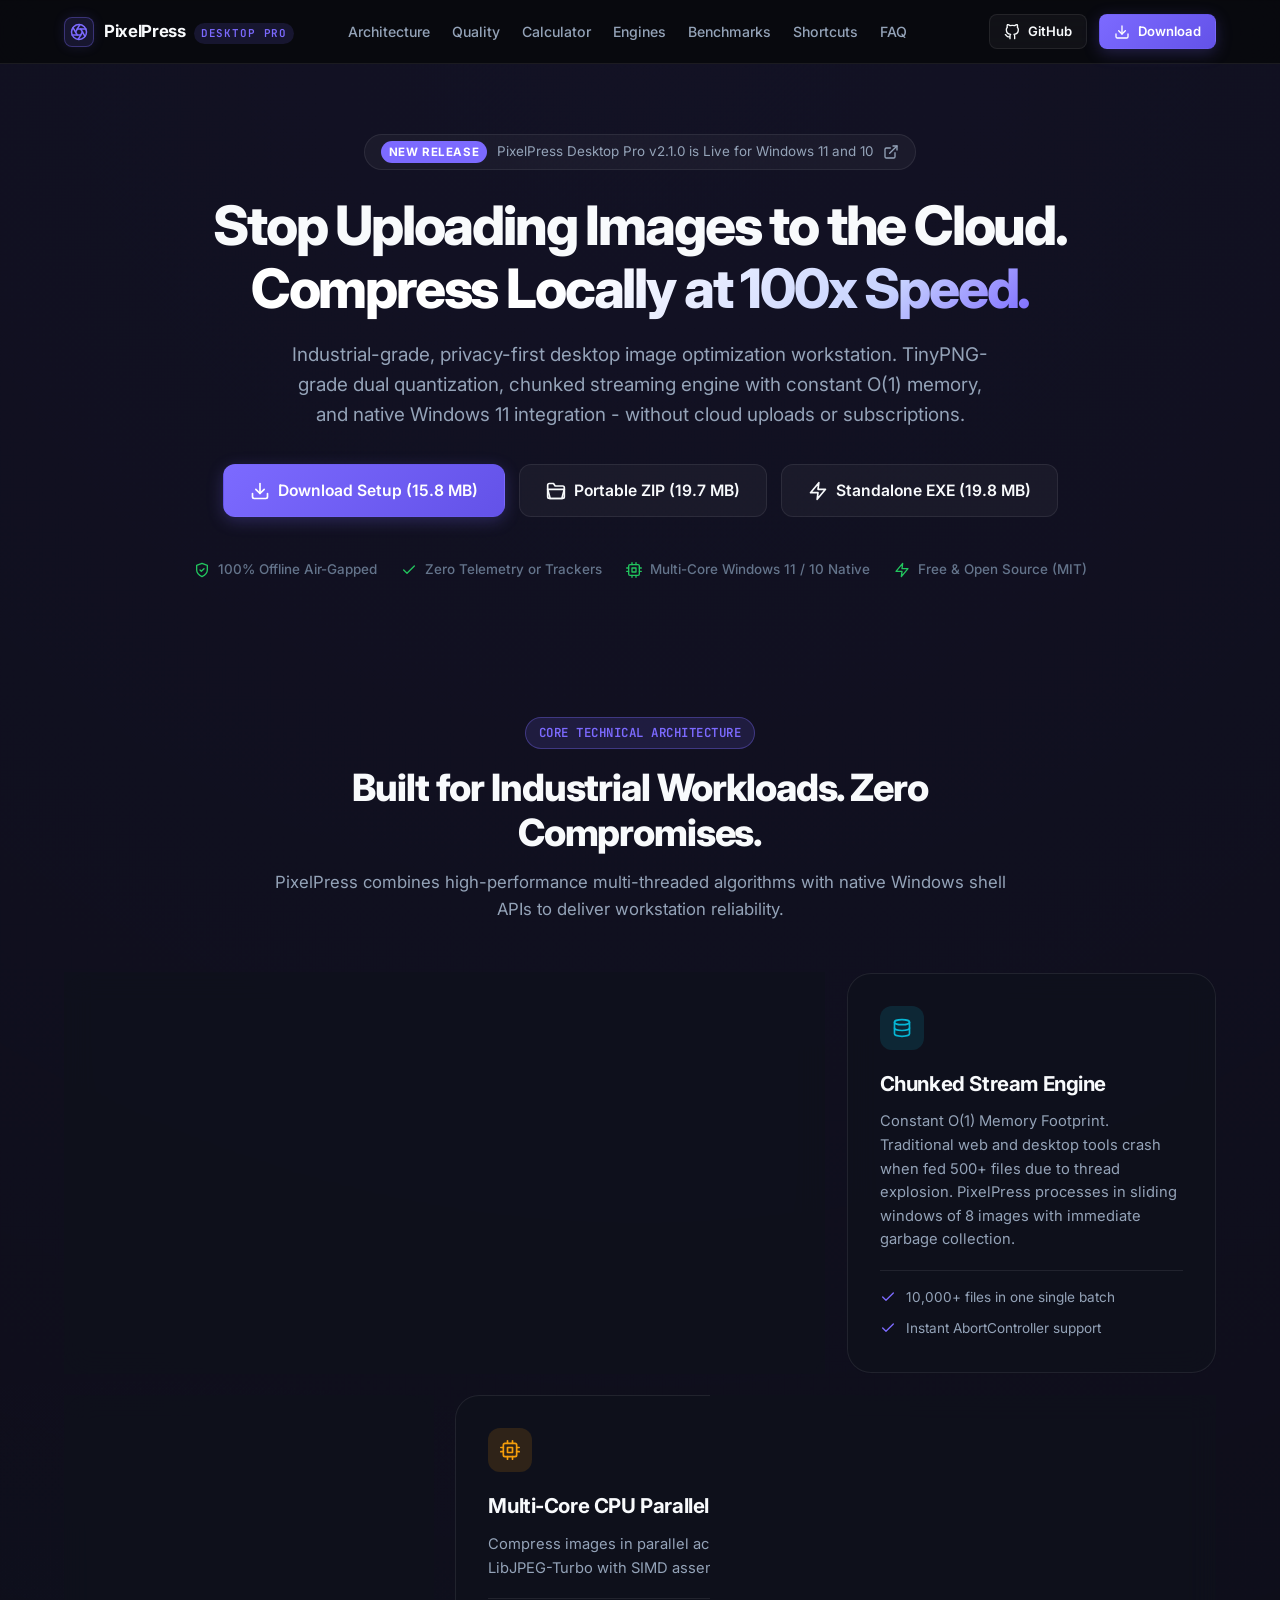
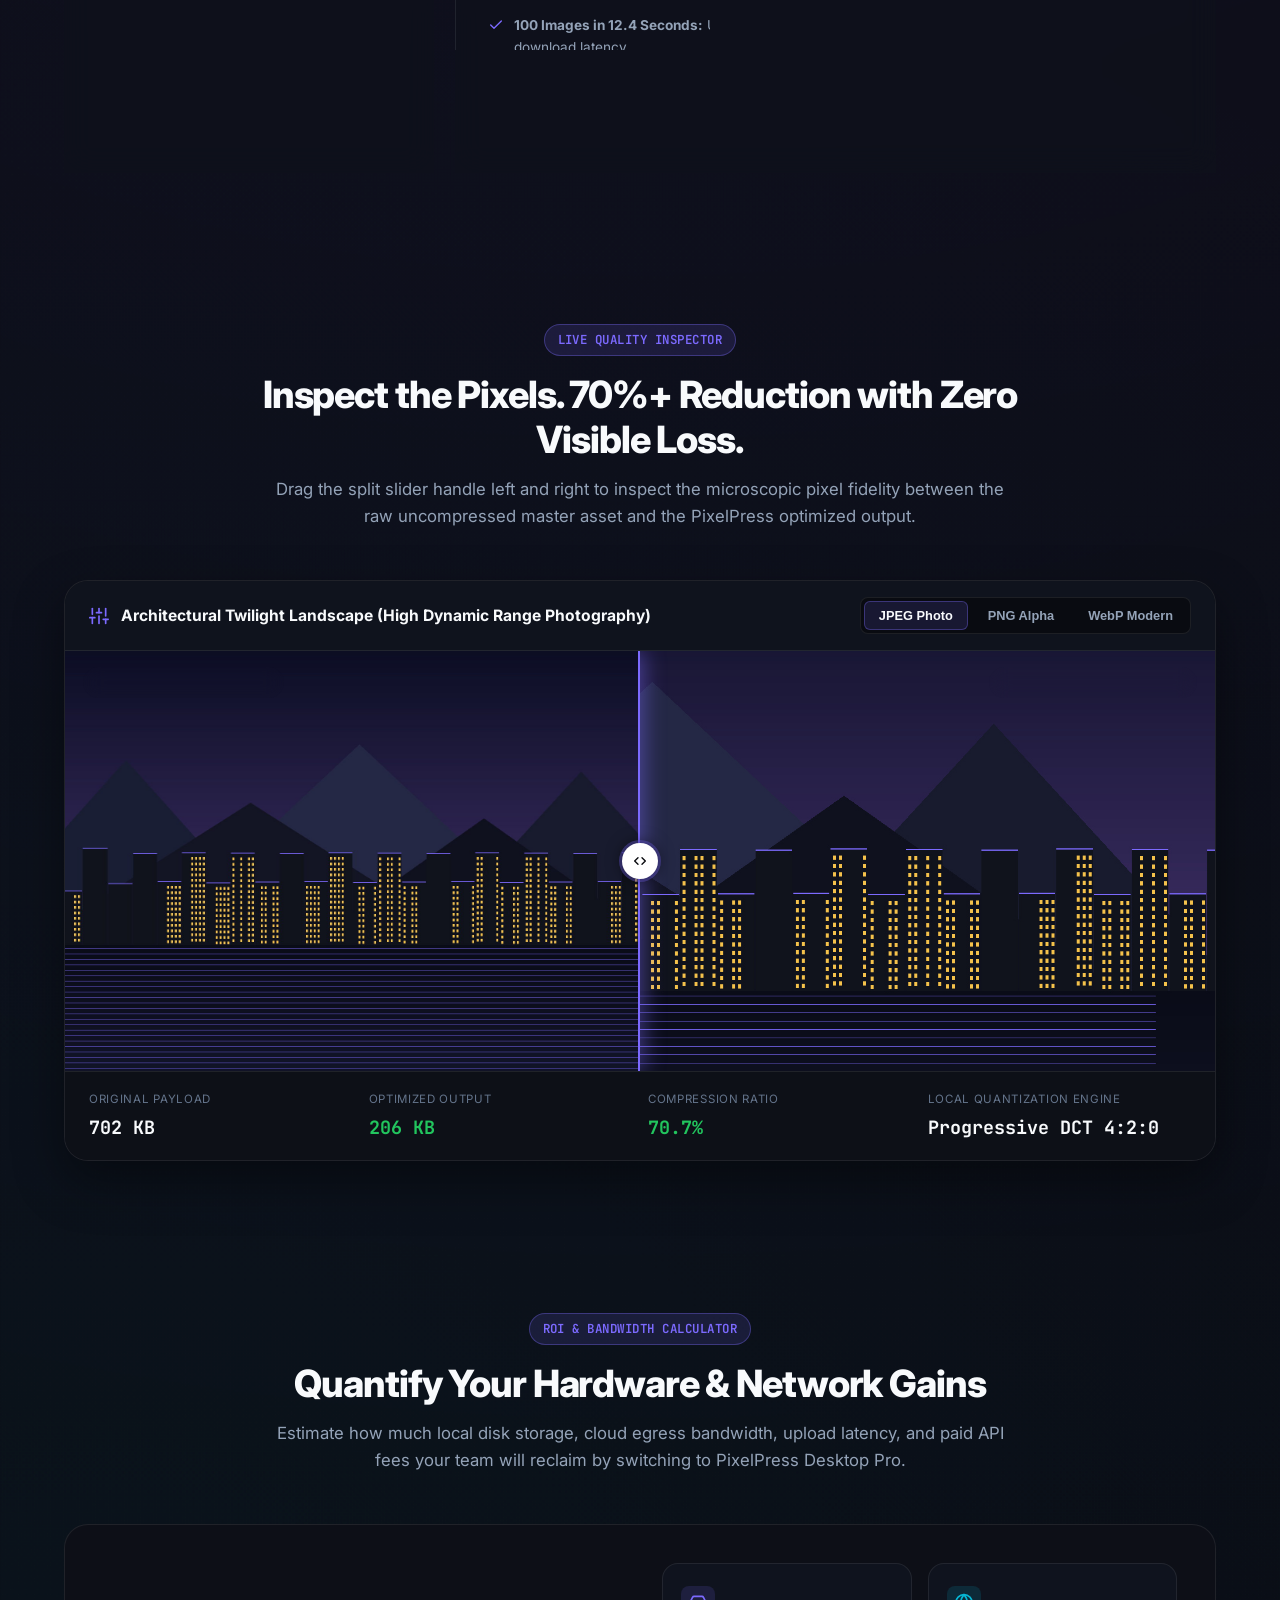
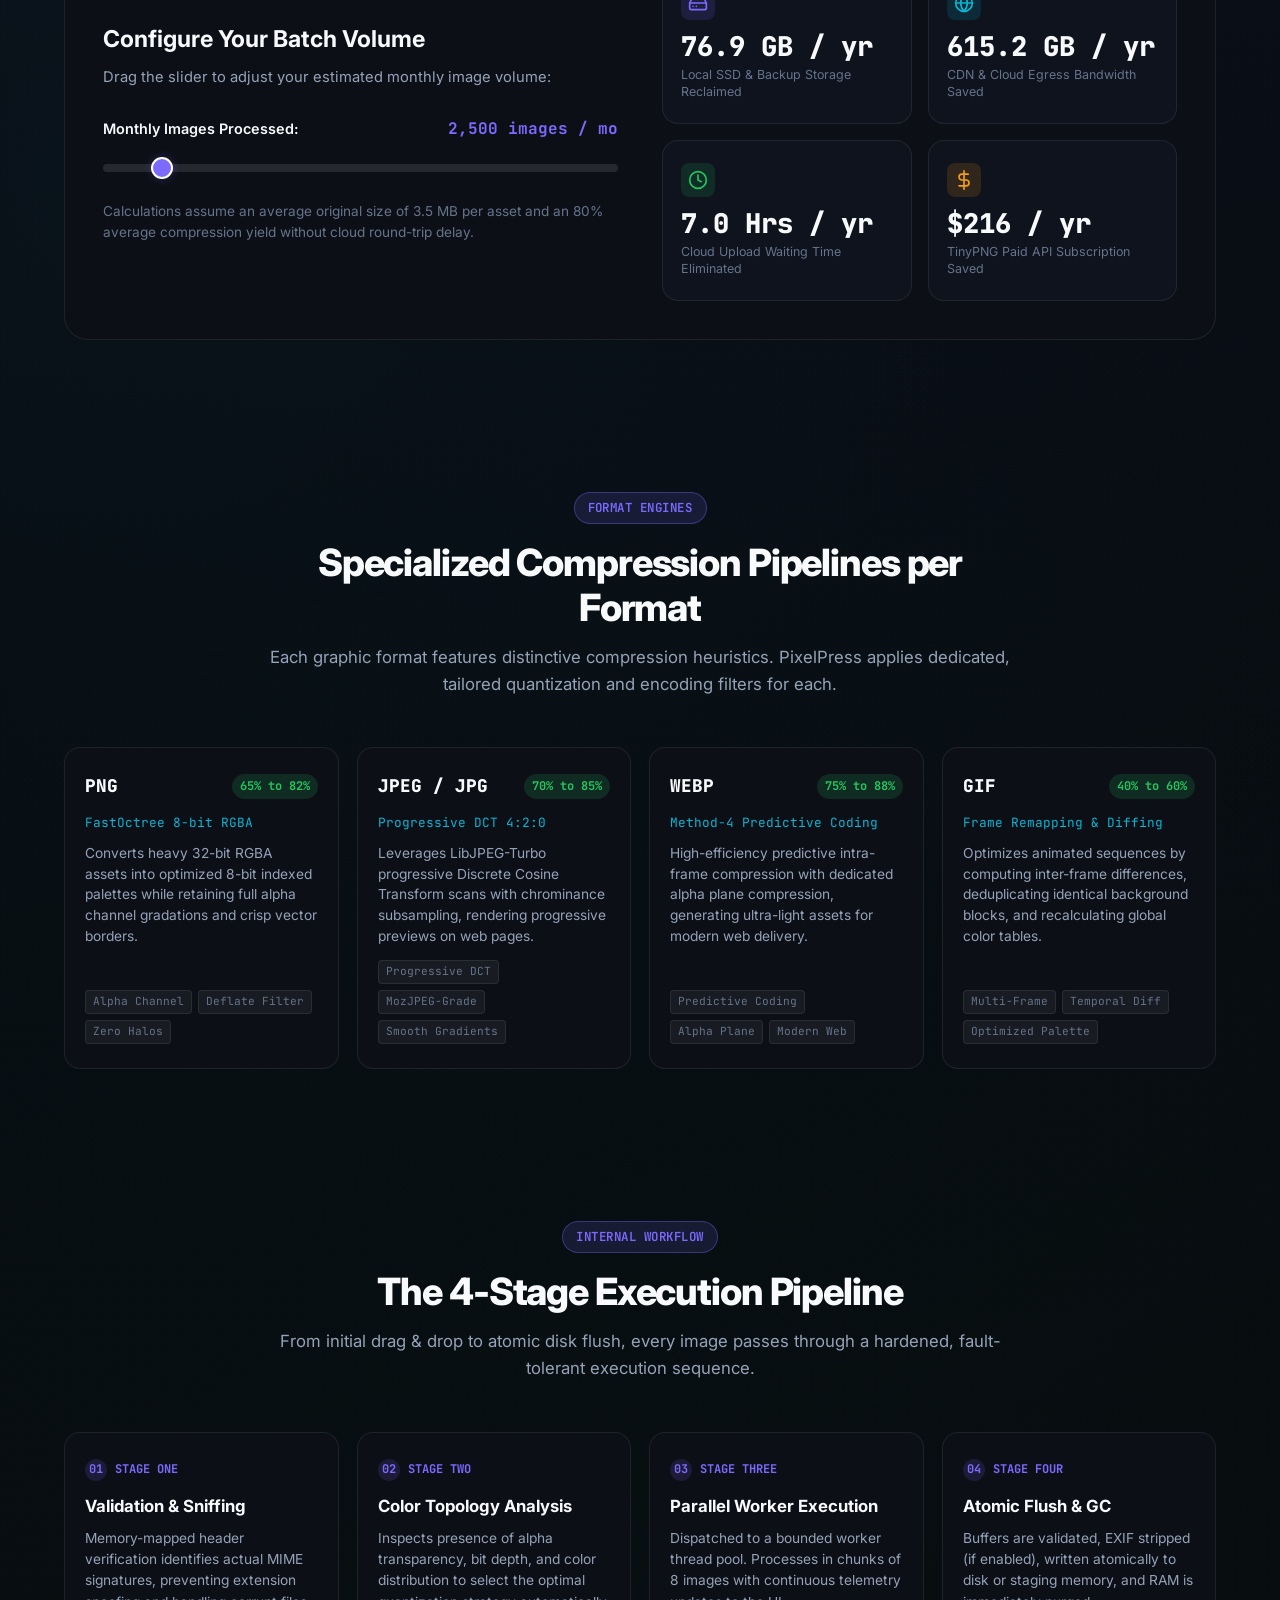
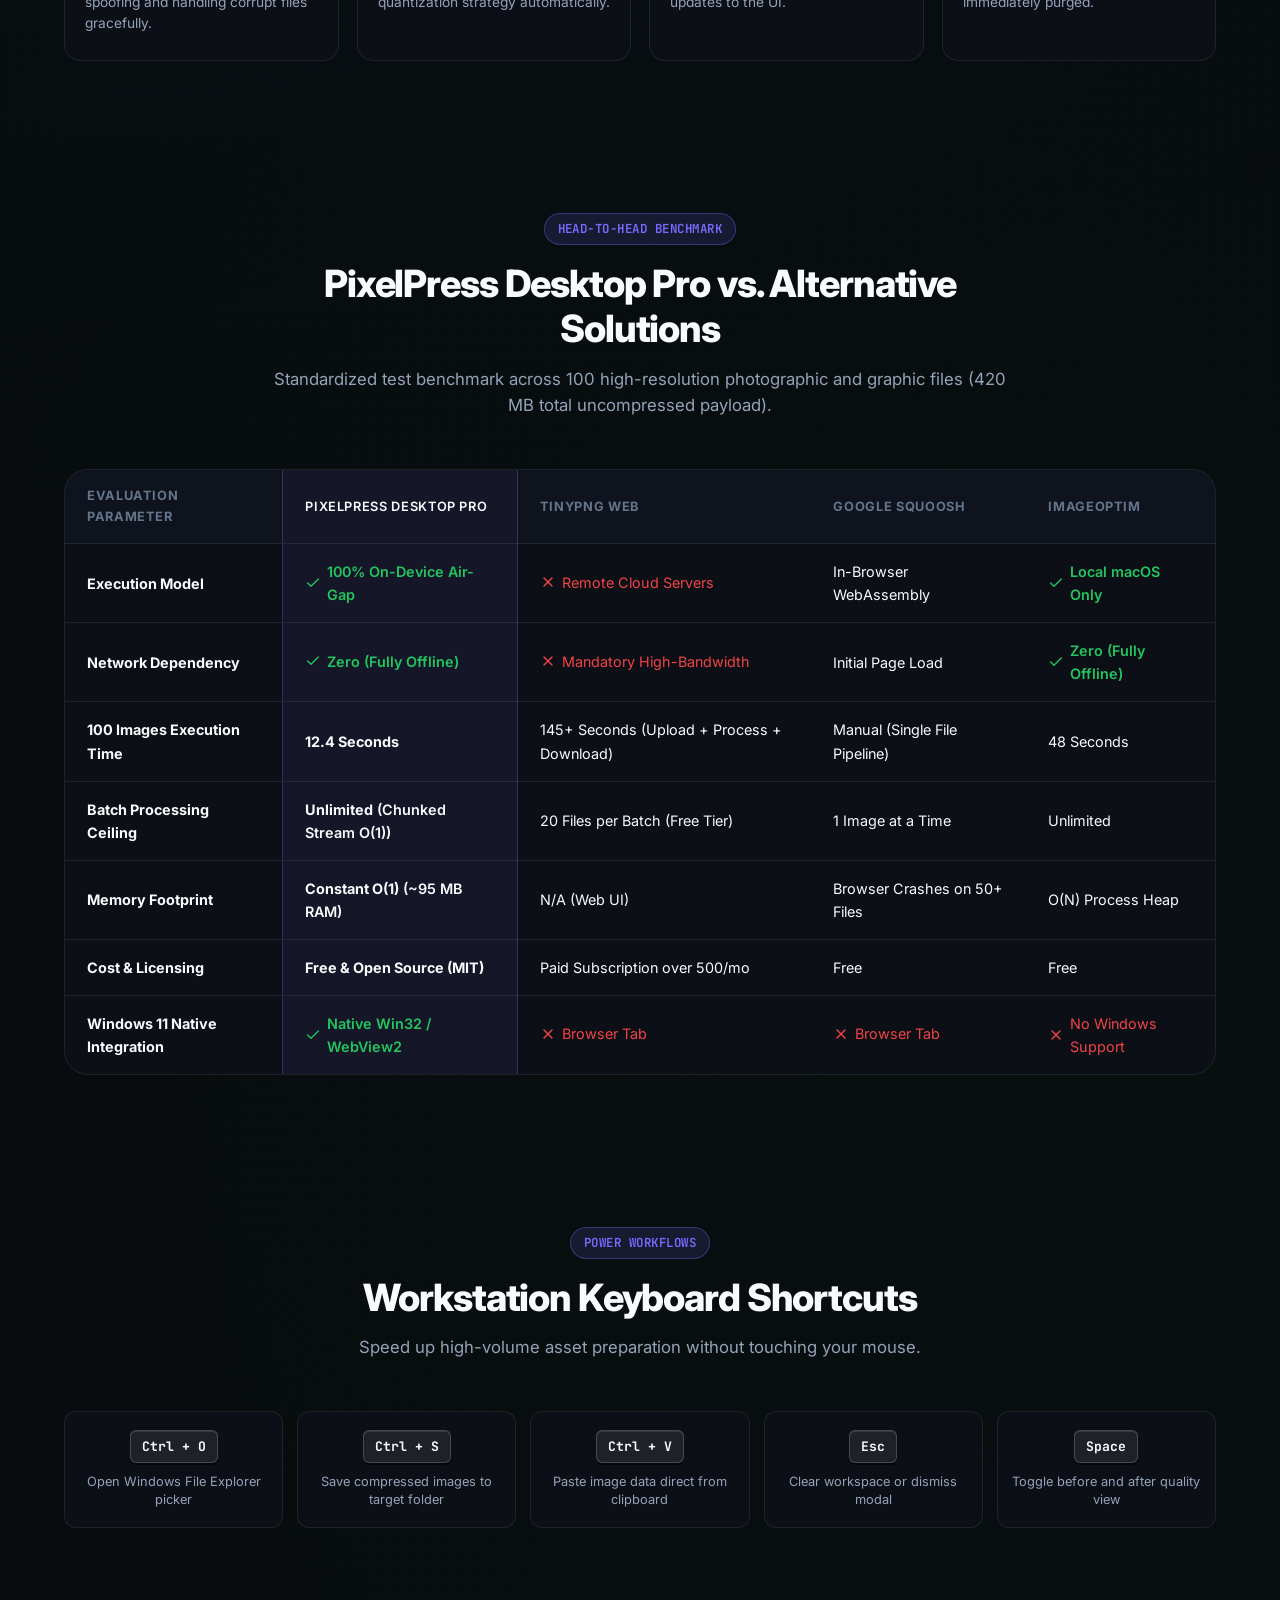
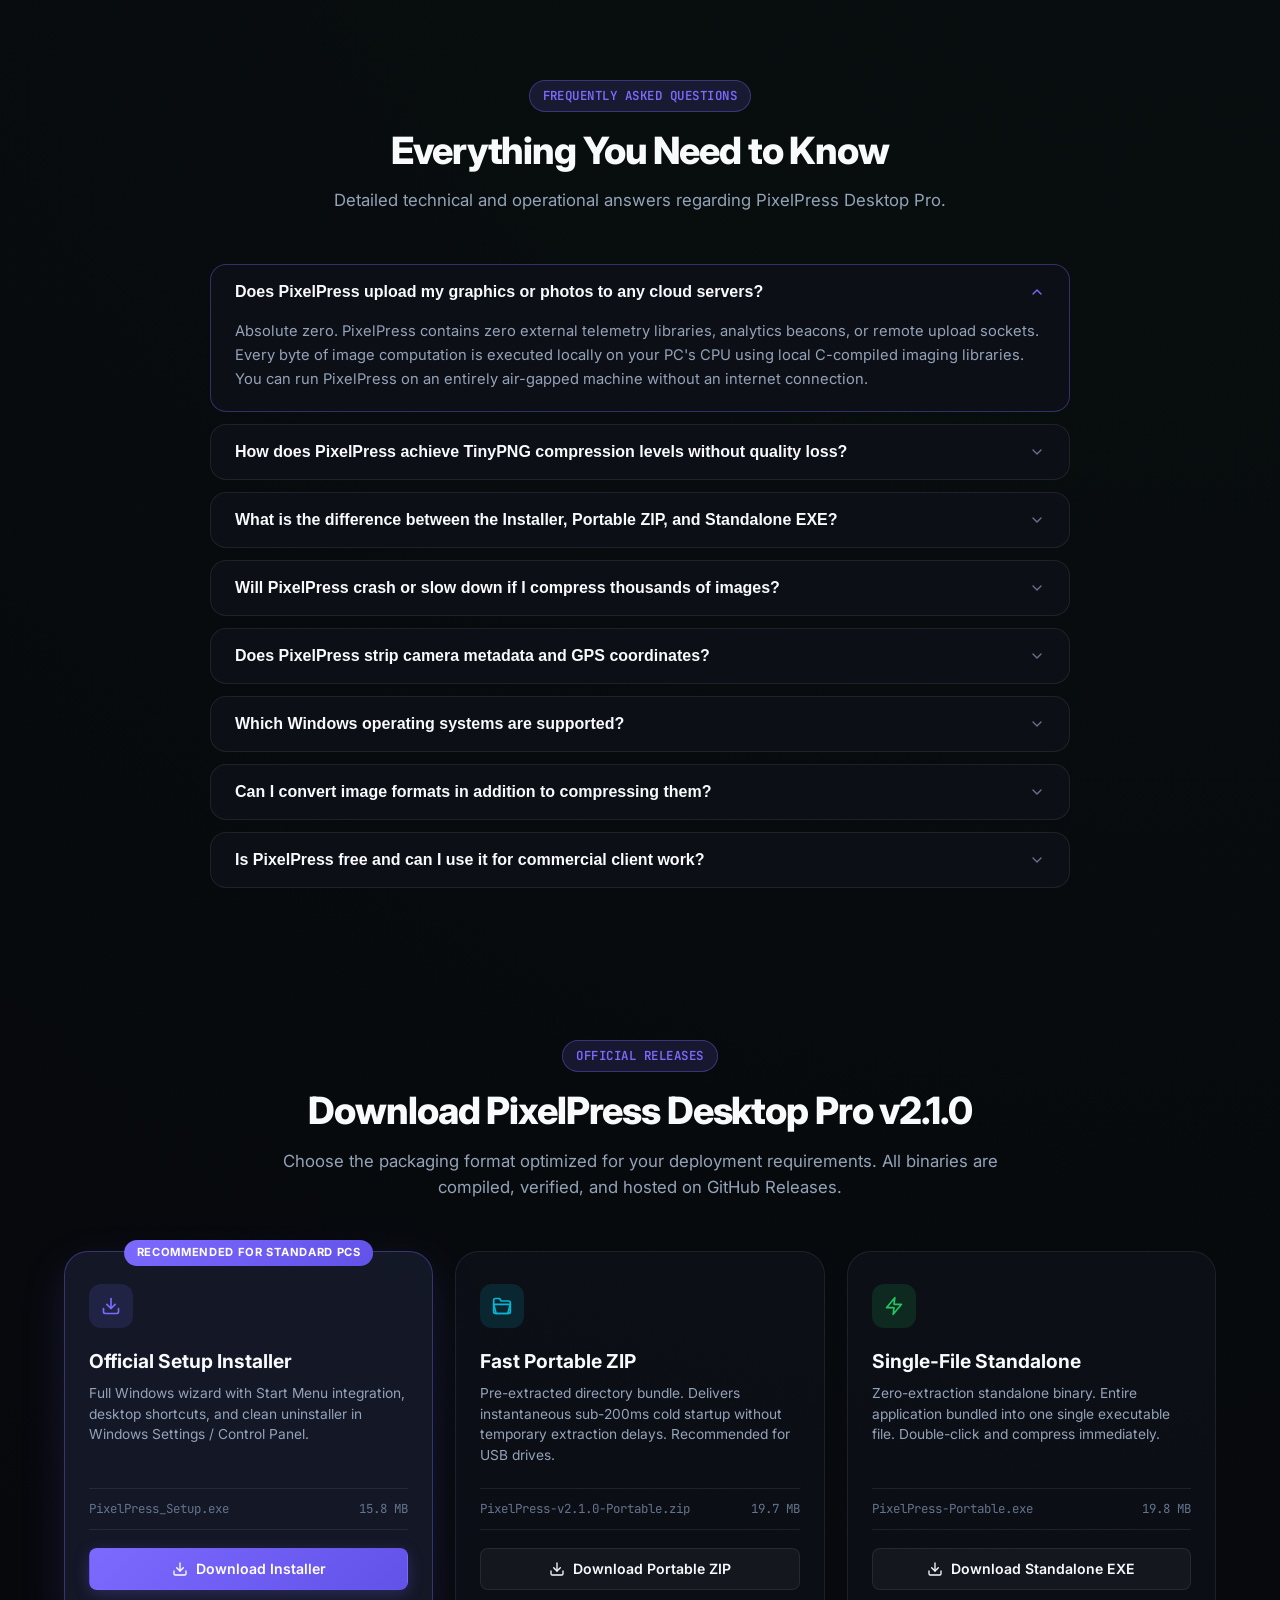
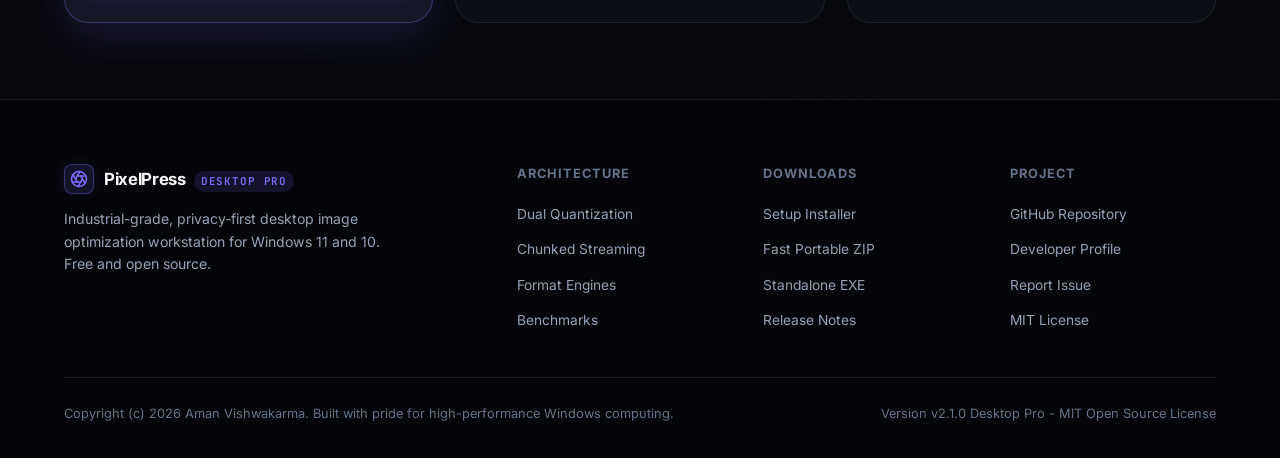
==== docs/index.html @ b57ae440 "fix(docs): hardware-accelerated fluid FAQ, real image split inspector, and full mobile-first respons" ====
<!DOCTYPE html>
<html lang="en">
<head>
  <meta charset="UTF-8">
  <meta name="viewport" content="width=device-width, initial-scale=1.0">
  <title>PixelPress Desktop Pro - On-Device Image Compression Workstation</title>
  <meta name="description" content="High-performance, privacy-first desktop image optimizer for Windows 11 and 10. TinyPNG-grade dual quantization, chunked streaming engine, zero cloud uploads.">

  <!-- Google Fonts: Inter and JetBrains Mono -->
  <link rel="preconnect" href="https://fonts.googleapis.com">
  <link rel="preconnect" href="https://fonts.gstatic.com" crossorigin>
  <link href="https://fonts.googleapis.com/css2?family=Inter:wght@400;500;600;700;800&family=JetBrains+Mono:wght@400;500;600;700&display=swap" rel="stylesheet">

  <!-- Modular Stylesheet -->
  <link rel="stylesheet" href="css/style.css">

  <!-- Modular Script (Deferred) -->
  <script src="js/main.js" defer></script>
</head>
<body>

  <!-- Lucide Vector Icons SVG Sprite (Zero Emojis, Pure Crisp Vectors) -->
  <svg style="display: none;">
    <defs>
      <!-- Official Aperture Logo (Exact from Desktop App) -->
      <symbol id="icon-logo" viewBox="0 0 24 24">
        <circle cx="12" cy="12" r="10"></circle>
        <line x1="14.31" y1="8" x2="20.05" y2="17.94"></line>
        <line x1="9.69" y1="8" x2="21.17" y2="8"></line>
        <line x1="7.38" y1="12" x2="13.12" y2="2.06"></line>
        <line x1="9.69" y1="16" x2="3.95" y2="6.06"></line>
        <line x1="14.31" y1="16" x2="2.83" y2="16"></line>
        <line x1="16.62" y1="12" x2="10.88" y2="21.94"></line>
      </symbol>

      <!-- Shield Check (Privacy & Air-Gap) -->
      <symbol id="icon-shield-check" viewBox="0 0 24 24">
        <path d="M12 22s8-4 8-10V5l-8-3-8 3v7c0 6 8 10 8 10z"></path>
        <polyline points="9 12 11 14 15 10"></polyline>
      </symbol>

      <!-- Zap (High Speed) -->
      <symbol id="icon-zap" viewBox="0 0 24 24">
        <polygon points="13 2 3 14 12 14 11 22 21 10 12 10 13 2"></polygon>
      </symbol>

      <!-- CPU (Local Hardware Execution) -->
      <symbol id="icon-cpu" viewBox="0 0 24 24">
        <rect x="4" y="4" width="16" height="16" rx="2" ry="2"></rect>
        <rect x="9" y="9" width="6" height="6"></rect>
        <line x1="9" y1="1" x2="9" y2="4"></line>
        <line x1="15" y1="1" x2="15" y2="4"></line>
        <line x1="9" y1="20" x2="9" y2="23"></line>
        <line x1="15" y1="20" x2="15" y2="23"></line>
        <line x1="20" y1="9" x2="23" y2="9"></line>
        <line x1="20" y1="14" x2="23" y2="14"></line>
        <line x1="1" y1="9" x2="4" y2="9"></line>
        <line x1="1" y1="14" x2="4" y2="14"></line>
      </symbol>

      <!-- Layers (Dual Quantization) -->
      <symbol id="icon-layers" viewBox="0 0 24 24">
        <polygon points="12 2 2 7 12 12 22 7 12 2"></polygon>
        <polyline points="2 17 12 22 22 17"></polyline>
        <polyline points="2 12 12 17 22 12"></polyline>
      </symbol>

      <!-- Folder Open (Windows Shell Picker) -->
      <symbol id="icon-folder-open" viewBox="0 0 24 24">
        <path d="M22 19a2 2 0 0 1-2 2H4a2 2 0 0 1-2-2V5a2 2 0 0 1 2-2h5l2 3h9a2 2 0 0 1 2 2z"></path>
        <polygon points="2 10 22 10 19 21 5 21"></polygon>
      </symbol>

      <!-- Database (Chunked Stream O(1) Memory) -->
      <symbol id="icon-database" viewBox="0 0 24 24">
        <ellipse cx="12" cy="5" rx="9" ry="3"></ellipse>
        <path d="M21 12c0 1.66-4 3-9 3s-9-1.34-9-3"></path>
        <path d="M3 5v14c0 1.66 4 3 9 3s9-1.34 9-3V5"></path>
      </symbol>

      <!-- Download -->
      <symbol id="icon-download" viewBox="0 0 24 24">
        <path d="M21 15v4a2 2 0 0 1-2 2H5a2 2 0 0 1-2-2v-4"></path>
        <polyline points="7 10 12 15 17 10"></polyline>
        <line x1="12" y1="15" x2="12" y2="3"></line>
      </symbol>

      <!-- Sliders (Inspector & Tuning) -->
      <symbol id="icon-sliders" viewBox="0 0 24 24">
        <line x1="4" y1="21" x2="4" y2="14"></line>
        <line x1="4" y1="10" x2="4" y2="3"></line>
        <line x1="12" y1="21" x2="12" y2="12"></line>
        <line x1="12" y1="8" x2="12" y2="3"></line>
        <line x1="20" y1="21" x2="20" y2="16"></line>
        <line x1="20" y1="12" x2="20" y2="3"></line>
        <line x1="1" y1="14" x2="7" y2="14"></line>
        <line x1="9" y1="8" x2="15" y2="8"></line>
        <line x1="17" y1="16" x2="23" y2="16"></line>
      </symbol>

      <!-- Hard Drive (Disk Storage) -->
      <symbol id="icon-hard-drive" viewBox="0 0 24 24">
        <line x1="22" y1="12" x2="2" y2="12"></line>
        <path d="M5.45 5.11L2 12v6a2 2 0 0 0 2 2h16a2 2 0 0 0 2-2v-6l-3.45-6.89A2 2 0 0 0 16.76 4H7.24a2 2 0 0 0-1.79 1.11z"></path>
        <line x1="6" y1="16" x2="6.01" y2="16"></line>
        <line x1="10" y1="16" x2="10.01" y2="16"></line>
      </symbol>

      <!-- Globe (Cloud Bandwidth) -->
      <symbol id="icon-globe" viewBox="0 0 24 24">
        <circle cx="12" cy="12" r="10"></circle>
        <line x1="2" y1="12" x2="22" y2="12"></line>
        <path d="M12 2a15.3 15.3 0 0 1 4 10 15.3 15.3 0 0 1-4 10 15.3 15.3 0 0 1-4-10 15.3 15.3 0 0 1 4-10z"></path>
      </symbol>

      <!-- Clock (Upload Time) -->
      <symbol id="icon-clock" viewBox="0 0 24 24">
        <circle cx="12" cy="12" r="10"></circle>
        <polyline points="12 6 12 12 16 14"></polyline>
      </symbol>

      <!-- Dollar Sign (API Savings) -->
      <symbol id="icon-dollar-sign" viewBox="0 0 24 24">
        <line x1="12" y1="1" x2="12" y2="23"></line>
        <path d="M17 5H9.5a3.5 3.5 0 0 0 0 7h5a3.5 3.5 0 0 1 0 7H6"></path>
      </symbol>

      <!-- Checkmark -->
      <symbol id="icon-check" viewBox="0 0 24 24">
        <polyline points="20 6 9 17 4 12"></polyline>
      </symbol>

      <!-- Cross -->
      <symbol id="icon-x" viewBox="0 0 24 24">
        <line x1="18" y1="6" x2="6" y2="18"></line>
        <line x1="6" y1="6" x2="18" y2="18"></line>
      </symbol>

      <!-- Chevron Down -->
      <symbol id="icon-chevron-down" viewBox="0 0 24 24">
        <polyline points="6 9 12 15 18 9"></polyline>
      </symbol>

      <!-- Chevrons Left Right -->
      <symbol id="icon-chevrons-left-right" viewBox="0 0 24 24">
        <polyline points="9 7 4 12 9 17"></polyline>
        <polyline points="15 7 20 12 15 17"></polyline>
      </symbol>

      <!-- GitHub -->
      <symbol id="icon-github" viewBox="0 0 24 24">
        <path d="M9 19c-5 1.5-5-2.5-7-3m14 6v-3.87a3.37 3.37 0 0 0-.94-2.61c3.14-.35 6.44-1.54 6.44-7A5.44 5.44 0 0 0 20 4.77 5.07 5.07 0 0 0 19.91 1S18.73.65 16 2.48a13.38 13.38 0 0 0-7 0C6.27.65 5.09 1 5.09 1A5.07 5.07 0 0 0 5 4.77a5.44 5.44 0 0 0-1.5 3.78c0 5.42 3.3 6.61 6.44 7A3.37 3.37 0 0 0 9 18.13V22"></path>
      </symbol>

      <!-- External Link -->
      <symbol id="icon-external-link" viewBox="0 0 24 24">
        <path d="M18 13v6a2 2 0 0 1-2 2H5a2 2 0 0 1-2-2V8a2 2 0 0 1 2-2h6"></path>
        <polyline points="15 3 21 3 21 9"></polyline>
        <line x1="10" y1="14" x2="21" y2="3"></line>
      </symbol>
    </defs>
  </svg>

  <!-- Sticky Navigation Header (Clean Centered Alignment, Exact App Logo) -->
  <header class="navbar">
    <div class="container nav-row">
      <!-- Exact App Brand Badge -->
      <a href="#" class="brand-wrap">
        <div class="brand-badge">
          <svg class="lucide-icon brand-icon"><use href="#icon-logo"></use></svg>
        </div>
        <div class="brand-details">
          <span class="brand-title">PixelPress</span>
          <span class="brand-subtitle">DESKTOP PRO</span>
        </div>
      </a>

      <!-- Clean Horizontal Navigation Menu (Single words, Non-wrapping) -->
      <ul class="nav-links">
        <li><a href="#features">Architecture</a></li>
        <li><a href="#inspector">Quality</a></li>
        <li><a href="#calculator">Calculator</a></li>
        <li><a href="#formats">Engines</a></li>
        <li><a href="#benchmarks">Benchmarks</a></li>
        <li><a href="#shortcuts">Shortcuts</a></li>
        <li><a href="#faq">FAQ</a></li>
      </ul>

      <!-- Action Buttons (Proper spacing, Never touching FAQ) -->
      <div class="nav-actions">
        <a href="https://github.com/BeginnerAman/PixelPress" target="_blank" rel="noopener" class="btn btn-secondary btn-sm">
          <svg class="lucide-icon sm"><use href="#icon-github"></use></svg>
          <span>GitHub</span>
        </a>
        <a href="#download" class="btn btn-primary btn-sm">
          <svg class="lucide-icon sm"><use href="#icon-download"></use></svg>
          <span>Download</span>
        </a>
      </div>
    </div>
  </header>

  <!-- Hero Section (Lightweight, Airy, Fluid Typography) -->
  <section class="hero-section">
    <div class="container">
      <a href="https://github.com/BeginnerAman/PixelPress/releases/tag/v2.1.0" target="_blank" rel="noopener" class="hero-pill">
        <span class="pill-tag">NEW RELEASE</span>
        <span>PixelPress Desktop Pro v2.1.0 is Live for Windows 11 and 10</span>
        <svg class="lucide-icon sm"><use href="#icon-external-link"></use></svg>
      </a>

      <h1 class="hero-title">
        Stop Uploading Images to the Cloud. <br>
        <span class="text-gradient">Compress Locally at 100x Speed.</span>
      </h1>

      <p class="hero-subtitle">
        Industrial-grade, privacy-first desktop image optimization workstation. TinyPNG-grade dual quantization, chunked streaming engine with constant O(1) memory, and native Windows 11 integration - without cloud uploads or subscriptions.
      </p>

      <div class="hero-cta-group">
        <a href="https://github.com/BeginnerAman/PixelPress/releases/download/v2.1.0/PixelPress_Setup.exe" class="btn btn-primary btn-lg">
          <svg class="lucide-icon"><use href="#icon-download"></use></svg>
          <span>Download Setup (15.8 MB)</span>
        </a>
        <a href="https://github.com/BeginnerAman/PixelPress/releases/download/v2.1.0/PixelPress-v2.1.0-Portable.zip" class="btn btn-secondary btn-lg">
          <svg class="lucide-icon"><use href="#icon-folder-open"></use></svg>
          <span>Portable ZIP (19.7 MB)</span>
        </a>
        <a href="https://github.com/BeginnerAman/PixelPress/releases/download/v2.1.0/PixelPress-Portable.exe" class="btn btn-secondary btn-lg">
          <svg class="lucide-icon"><use href="#icon-zap"></use></svg>
          <span>Standalone EXE (19.8 MB)</span>
        </a>
      </div>

      <div class="hero-trust-bar">
        <div class="trust-item">
          <svg class="lucide-icon sm"><use href="#icon-shield-check"></use></svg>
          <span>100% Offline Air-Gapped</span>
        </div>
        <div class="trust-item">
          <svg class="lucide-icon sm"><use href="#icon-check"></use></svg>
          <span>Zero Telemetry or Trackers</span>
        </div>
        <div class="trust-item">
          <svg class="lucide-icon sm"><use href="#icon-cpu"></use></svg>
          <span>Multi-Core Windows 11 / 10 Native</span>
        </div>
        <div class="trust-item">
          <svg class="lucide-icon sm"><use href="#icon-zap"></use></svg>
          <span>Free &amp; Open Source (MIT)</span>
        </div>
      </div>
    </div>
  </section>

  <!-- Technical Bento Grid (Architecture) -->
  <section id="features" class="section">
    <div class="container">
      <div class="section-head">
        <div class="section-pill">CORE TECHNICAL ARCHITECTURE</div>
        <h2>Built for Industrial Workloads. Zero Compromises.</h2>
        <p>PixelPress combines high-performance multi-threaded algorithms with native Windows shell APIs to deliver workstation reliability.</p>
      </div>

      <div class="bento-grid">
        <!-- Bento 1: Adaptive Dual Quantization (Col 8) -->
        <div class="bento-card col-8">
          <div class="bento-icon-box">
            <svg class="lucide-icon"><use href="#icon-layers"></use></svg>
          </div>
          <h3 class="bento-title">TinyPNG-Grade Dual Adaptive Quantization</h3>
          <p class="bento-desc">
            Rather than applying a crude uniform compression algorithm across all image formats, PixelPress inspects the internal channel topology of every file:
          </p>
          <ul class="bento-tech-list">
            <li class="bento-tech-item">
              <svg class="lucide-icon sm"><use href="#icon-check"></use></svg>
              <span><strong>8-bit FastOctree RGBA:</strong> Builds a spatial 8-level octree palette preserving 256 colors alongside full alpha translucency, completely eliminating translucent halo fringes.</span>
            </li>
            <li class="bento-tech-item">
              <svg class="lucide-icon sm"><use href="#icon-check"></use></svg>
              <span><strong>Median-Cut Error-Diffusion RGB:</strong> Deploys a recursive box-splitting algorithm with Floyd-Steinberg dithering to distribute color gradients across neighboring pixels, eliminating banding.</span>
            </li>
          </ul>
        </div>

        <!-- Bento 2: Chunked Stream Pipeline (Col 4) -->
        <div class="bento-card col-4 cyan">
          <div class="bento-icon-box">
            <svg class="lucide-icon"><use href="#icon-database"></use></svg>
          </div>
          <h3 class="bento-title">Chunked Stream Engine</h3>
          <p class="bento-desc">
            Constant O(1) Memory Footprint. Traditional web and desktop tools crash when fed 500+ files due to thread explosion. PixelPress processes in sliding windows of 8 images with immediate garbage collection.
          </p>
          <ul class="bento-tech-list">
            <li class="bento-tech-item">
              <svg class="lucide-icon sm"><use href="#icon-check"></use></svg>
              <span>10,000+ files in one single batch</span>
            </li>
            <li class="bento-tech-item">
              <svg class="lucide-icon sm"><use href="#icon-check"></use></svg>
              <span>Instant AbortController support</span>
            </li>
          </ul>
        </div>

        <!-- Bento 3: Native Windows 11 Shell Integration (Col 4) -->
        <div class="bento-card col-4 emerald">
          <div class="bento-icon-box">
            <svg class="lucide-icon"><use href="#icon-folder-open"></use></svg>
          </div>
          <h3 class="bento-title">Fluent Shell Integration</h3>
          <p class="bento-desc">
            Uses the modern Windows 11 Common Item Dialog (`FOS_PICKFOLDERS`) via native Win32 HWND ownership, providing breadcrumb navigation and screen centering.
          </p>
          <ul class="bento-tech-list">
            <li class="bento-tech-item">
              <svg class="lucide-icon sm"><use href="#icon-check"></use></svg>
              <span>Modern Windows 11 Fluent UI</span>
            </li>
            <li class="bento-tech-item">
              <svg class="lucide-icon sm"><use href="#icon-check"></use></svg>
              <span>Aperture taskbar icon modal bridge</span>
            </li>
          </ul>
        </div>

        <!-- Bento 4: Multi-Core Parallel CPU Processing (Col 8) -->
        <div class="bento-card col-8 amber">
          <div class="bento-icon-box">
            <svg class="lucide-icon"><use href="#icon-cpu"></use></svg>
          </div>
          <h3 class="bento-title">Multi-Core CPU Parallel Worker Pool</h3>
          <p class="bento-desc">
            Compress images in parallel across all available CPU cores. Built on high-performance C libraries: LibJPEG-Turbo with SIMD assembly acceleration, LibPNG, and LibWebP for peak throughput.
          </p>
          <ul class="bento-tech-list">
            <li class="bento-tech-item">
              <svg class="lucide-icon sm"><use href="#icon-check"></use></svg>
              <span><strong>100 Images in 12.4 Seconds:</strong> Up to 100x faster than cloud services that incur HTTP upload and download latency.</span>
            </li>
            <li class="bento-tech-item">
              <svg class="lucide-icon sm"><use href="#icon-check"></use></svg>
              <span><strong>Air-Gapped Privacy:</strong> Absolute confidentiality. No external telemetry, no analytics SDKs, and zero internet requests.</span>
            </li>
          </ul>
        </div>
      </div>
    </div>
  </section>

  <!-- Interactive Quality Inspector (Real Image Split Slider) -->
  <section id="inspector" class="section">
    <div class="container">
      <div class="section-head">
        <div class="section-pill">LIVE QUALITY INSPECTOR</div>
        <h2>Inspect the Pixels. 70%+ Reduction with Zero Visible Loss.</h2>
        <p>Drag the split slider handle left and right to inspect the microscopic pixel fidelity between the raw uncompressed master asset and the PixelPress optimized output.</p>
      </div>

      <div class="inspector-card">
        <div class="inspector-header">
          <div class="inspector-meta">
            <svg class="lucide-icon" style="color: var(--accent-purple);"><use href="#icon-sliders"></use></svg>
            <span class="inspector-title" id="sceneTitle">Architectural Twilight Landscape (High Dynamic Range Photography)</span>
          </div>

          <div class="inspector-tabs">
            <button class="inspector-tab-btn active" data-format="jpeg">JPEG Photo</button>
            <button class="inspector-tab-btn" data-format="png">PNG Alpha</button>
            <button class="inspector-tab-btn" data-format="webp">WebP Modern</button>
          </div>
        </div>

        <!-- Split Slider Visual Area with Real High-Resolution Photographic Images -->
        <div class="split-slider-container" id="splitSlider">

          <!-- Layer 1: Master Raw Layer (Before) -->
          <div class="split-image-layer before">
            <img id="inspectImgOrig" class="split-inspect-img" src="images/inspect-photo-orig.jpg" alt="Raw Uncompressed Original Image">
            <span class="split-badge badge-before">ORIGINAL: RAW UNCOMPRESSED</span>
          </div>

          <!-- Layer 2: Optimized Layer (After) -->
          <div class="split-image-layer after" id="splitAfterLayer">
            <img id="inspectImgOpt" class="split-inspect-img" src="images/inspect-photo-opt.jpg" alt="PixelPress Desktop Pro Optimized Image">
            <span class="split-badge badge-after">PIXELPRESS PRO: OPTIMIZED</span>
          </div>

          <!-- Draggable Slider Handle (Pointer Events API) -->
          <div class="split-handle" id="splitHandle">
            <div class="split-handle-btn">
              <svg class="lucide-icon sm"><use href="#icon-chevrons-left-right"></use></svg>
            </div>
          </div>
        </div>

        <!-- Metric Readout Footer -->
        <div class="inspector-footer">
          <div class="inspector-stat-col">
            <span class="inspector-stat-label">Original Payload</span>
            <span class="inspector-stat-value" id="statRawSize">702 KB</span>
          </div>
          <div class="inspector-stat-col">
            <span class="inspector-stat-label">Optimized Output</span>
            <span class="inspector-stat-value highlight" id="statOptSize">206 KB</span>
          </div>
          <div class="inspector-stat-col">
            <span class="inspector-stat-label">Compression Ratio</span>
            <span class="inspector-stat-value highlight" id="statRatio">70.7%</span>
          </div>
          <div class="inspector-stat-col">
            <span class="inspector-stat-label">Local Quantization Engine</span>
            <span class="inspector-stat-value" id="statAlgo">Progressive DCT 4:2:0</span>
          </div>
        </div>
      </div>
    </div>
  </section>

  <!-- Interactive Storage & Bandwidth Savings Calculator -->
  <section id="calculator" class="section">
    <div class="container">
      <div class="section-head">
        <div class="section-pill">ROI &amp; BANDWIDTH CALCULATOR</div>
        <h2>Quantify Your Hardware &amp; Network Gains</h2>
        <p>Estimate how much local disk storage, cloud egress bandwidth, upload latency, and paid API fees your team will reclaim by switching to PixelPress Desktop Pro.</p>
      </div>

      <div class="calc-card">
        <div class="calc-grid">
          <!-- Input Controls -->
          <div class="calc-input-block">
            <h3>Configure Your Batch Volume</h3>
            <p>Drag the slider to adjust your estimated monthly image volume:</p>

            <div class="slider-group">
              <div class="slider-label-row">
                <span class="slider-title">Monthly Images Processed:</span>
                <span class="slider-readout" id="calcCountReadout">2,500 images / mo</span>
              </div>
              <input type="range" id="calcRange" class="calc-range-input" min="100" max="25000" step="100" value="2500">
            </div>

            <div style="font-size: 0.85rem; color: var(--text-dim); line-height: 1.5;">
              Calculations assume an average original size of 3.5 MB per asset and an 80% average compression yield without cloud round-trip delay.
            </div>
          </div>

          <!-- Dynamic Output Metrics -->
          <div class="calc-output-block">
            <div class="calc-metric-card">
              <div class="calc-metric-icon">
                <svg class="lucide-icon"><use href="#icon-hard-drive"></use></svg>
              </div>
              <div class="calc-metric-num" id="calcDiskSaved">78.8 GB / yr</div>
              <div class="calc-metric-label">Local SSD &amp; Backup Storage Reclaimed</div>
            </div>

            <div class="calc-metric-card">
              <div class="calc-metric-icon">
                <svg class="lucide-icon"><use href="#icon-globe"></use></svg>
              </div>
              <div class="calc-metric-num" id="calcBandwidthSaved">630.0 GB / yr</div>
              <div class="calc-metric-label">CDN &amp; Cloud Egress Bandwidth Saved</div>
            </div>

            <div class="calc-metric-card">
              <div class="calc-metric-icon">
                <svg class="lucide-icon"><use href="#icon-clock"></use></svg>
              </div>
              <div class="calc-metric-num" id="calcTimeSaved">7.0 Hrs / yr</div>
              <div class="calc-metric-label">Cloud Upload Waiting Time Eliminated</div>
            </div>

            <div class="calc-metric-card">
              <div class="calc-metric-icon">
                <svg class="lucide-icon"><use href="#icon-dollar-sign"></use></svg>
              </div>
              <div class="calc-metric-num" id="calcCostSaved">$216 / yr</div>
              <div class="calc-metric-label">TinyPNG Paid API Subscription Saved</div>
            </div>
          </div>
        </div>
      </div>
    </div>
  </section>

  <!-- Format-by-Format Engine Breakdown -->
  <section id="formats" class="section">
    <div class="container">
      <div class="section-head">
        <div class="section-pill">FORMAT ENGINES</div>
        <h2>Specialized Compression Pipelines per Format</h2>
        <p>Each graphic format features distinctive compression heuristics. PixelPress applies dedicated, tailored quantization and encoding filters for each.</p>
      </div>

      <div class="format-grid">
        <!-- PNG Card -->
        <div class="format-card">
          <div class="format-badge-row">
            <span class="format-name">PNG</span>
            <span class="format-ratio">65% to 82%</span>
          </div>
          <div class="format-algo">FastOctree 8-bit RGBA</div>
          <p class="format-desc">
            Converts heavy 32-bit RGBA assets into optimized 8-bit indexed palettes while retaining full alpha channel gradations and crisp vector borders.
          </p>
          <div class="format-tags">
            <span class="format-tag">Alpha Channel</span>
            <span class="format-tag">Deflate Filter</span>
            <span class="format-tag">Zero Halos</span>
          </div>
        </div>

        <!-- JPEG Card -->
        <div class="format-card">
          <div class="format-badge-row">
            <span class="format-name">JPEG / JPG</span>
            <span class="format-ratio">70% to 85%</span>
          </div>
          <div class="format-algo">Progressive DCT 4:2:0</div>
          <p class="format-desc">
            Leverages LibJPEG-Turbo progressive Discrete Cosine Transform scans with chrominance subsampling, rendering progressive previews on web pages.
          </p>
          <div class="format-tags">
            <span class="format-tag">Progressive DCT</span>
            <span class="format-tag">MozJPEG-Grade</span>
            <span class="format-tag">Smooth Gradients</span>
          </div>
        </div>

        <!-- WebP Card -->
        <div class="format-card">
          <div class="format-badge-row">
            <span class="format-name">WEBP</span>
            <span class="format-ratio">75% to 88%</span>
          </div>
          <div class="format-algo">Method-4 Predictive Coding</div>
          <p class="format-desc">
            High-efficiency predictive intra-frame compression with dedicated alpha plane compression, generating ultra-light assets for modern web delivery.
          </p>
          <div class="format-tags">
            <span class="format-tag">Predictive Coding</span>
            <span class="format-tag">Alpha Plane</span>
            <span class="format-tag">Modern Web</span>
          </div>
        </div>

        <!-- GIF Card -->
        <div class="format-card">
          <div class="format-badge-row">
            <span class="format-name">GIF</span>
            <span class="format-ratio">40% to 60%</span>
          </div>
          <div class="format-algo">Frame Remapping &amp; Diffing</div>
          <p class="format-desc">
            Optimizes animated sequences by computing inter-frame differences, deduplicating identical background blocks, and recalculating global color tables.
          </p>
          <div class="format-tags">
            <span class="format-tag">Multi-Frame</span>
            <span class="format-tag">Temporal Diff</span>
            <span class="format-tag">Optimized Palette</span>
          </div>
        </div>
      </div>
    </div>
  </section>

  <!-- 4-Stage Architectural Pipeline -->
  <section class="section">
    <div class="container">
      <div class="section-head">
        <div class="section-pill">INTERNAL WORKFLOW</div>
        <h2>The 4-Stage Execution Pipeline</h2>
        <p>From initial drag &amp; drop to atomic disk flush, every image passes through a hardened, fault-tolerant execution sequence.</p>
      </div>

      <div class="pipeline-grid">
        <div class="pipeline-step">
          <div class="pipeline-num"><span>01</span> STAGE ONE</div>
          <h4>Validation &amp; Sniffing</h4>
          <p>Memory-mapped header verification identifies actual MIME signatures, preventing extension spoofing and handling corrupt files gracefully.</p>
        </div>

        <div class="pipeline-step">
          <div class="pipeline-num"><span>02</span> STAGE TWO</div>
          <h4>Color Topology Analysis</h4>
          <p>Inspects presence of alpha transparency, bit depth, and color distribution to select the optimal quantization strategy automatically.</p>
        </div>

        <div class="pipeline-step">
          <div class="pipeline-num"><span>03</span> STAGE THREE</div>
          <h4>Parallel Worker Execution</h4>
          <p>Dispatched to a bounded worker thread pool. Processes in chunks of 8 images with continuous telemetry updates to the UI.</p>
        </div>

        <div class="pipeline-step">
          <div class="pipeline-num"><span>04</span> STAGE FOUR</div>
          <h4>Atomic Flush &amp; GC</h4>
          <p>Buffers are validated, EXIF stripped (if enabled), written atomically to disk or staging memory, and RAM is immediately purged.</p>
        </div>
      </div>
    </div>
  </section>

  <!-- Comparative Benchmark Table -->
  <section id="benchmarks" class="section">
    <div class="container">
      <div class="section-head">
        <div class="section-pill">HEAD-TO-HEAD BENCHMARK</div>
        <h2>PixelPress Desktop Pro vs. Alternative Solutions</h2>
        <p>Standardized test benchmark across 100 high-resolution photographic and graphic files (420 MB total uncompressed payload).</p>
      </div>

      <div class="benchmark-table-wrapper">
        <table class="benchmark-table">
          <thead>
            <tr>
              <th>Evaluation Parameter</th>
              <th class="highlight-col">PixelPress Desktop Pro</th>
              <th>TinyPNG Web</th>
              <th>Google Squoosh</th>
              <th>ImageOptim</th>
            </tr>
          </thead>
          <tbody>
            <tr>
              <td><strong>Execution Model</strong></td>
              <td class="highlight-col"><span class="check-pill"><svg class="lucide-icon sm"><use href="#icon-check"></use></svg> 100% On-Device Air-Gap</span></td>
              <td><span class="cross-pill"><svg class="lucide-icon sm"><use href="#icon-x"></use></svg> Remote Cloud Servers</span></td>
              <td>In-Browser WebAssembly</td>
              <td><span class="check-pill"><svg class="lucide-icon sm"><use href="#icon-check"></use></svg> Local macOS Only</span></td>
            </tr>
            <tr>
              <td><strong>Network Dependency</strong></td>
              <td class="highlight-col"><span class="check-pill"><svg class="lucide-icon sm"><use href="#icon-check"></use></svg> Zero (Fully Offline)</span></td>
              <td><span class="cross-pill"><svg class="lucide-icon sm"><use href="#icon-x"></use></svg> Mandatory High-Bandwidth</span></td>
              <td>Initial Page Load</td>
              <td><span class="check-pill"><svg class="lucide-icon sm"><use href="#icon-check"></use></svg> Zero (Fully Offline)</span></td>
            </tr>
            <tr>
              <td><strong>100 Images Execution Time</strong></td>
              <td class="highlight-col"><strong>12.4 Seconds</strong></td>
              <td>145+ Seconds (Upload + Process + Download)</td>
              <td>Manual (Single File Pipeline)</td>
              <td>48 Seconds</td>
            </tr>
            <tr>
              <td><strong>Batch Processing Ceiling</strong></td>
              <td class="highlight-col"><strong>Unlimited</strong> (Chunked Stream O(1))</td>
              <td>20 Files per Batch (Free Tier)</td>
              <td>1 Image at a Time</td>
              <td>Unlimited</td>
            </tr>
            <tr>
              <td><strong>Memory Footprint</strong></td>
              <td class="highlight-col"><strong>Constant O(1)</strong> (~95 MB RAM)</td>
              <td>N/A (Web UI)</td>
              <td>Browser Crashes on 50+ Files</td>
              <td>O(N) Process Heap</td>
            </tr>
            <tr>
              <td><strong>Cost &amp; Licensing</strong></td>
              <td class="highlight-col"><strong>Free &amp; Open Source (MIT)</strong></td>
              <td>Paid Subscription over 500/mo</td>
              <td>Free</td>
              <td>Free</td>
            </tr>
            <tr>
              <td><strong>Windows 11 Native Integration</strong></td>
              <td class="highlight-col"><span class="check-pill"><svg class="lucide-icon sm"><use href="#icon-check"></use></svg> Native Win32 / WebView2</span></td>
              <td><span class="cross-pill"><svg class="lucide-icon sm"><use href="#icon-x"></use></svg> Browser Tab</span></td>
              <td><span class="cross-pill"><svg class="lucide-icon sm"><use href="#icon-x"></use></svg> Browser Tab</span></td>
              <td><span class="cross-pill"><svg class="lucide-icon sm"><use href="#icon-x"></use></svg> No Windows Support</span></td>
            </tr>
          </tbody>
        </table>
      </div>
    </div>
  </section>

  <!-- Workstation Keyboard Shortcuts Reference -->
  <section id="shortcuts" class="section">
    <div class="container">
      <div class="section-head">
        <div class="section-pill">POWER WORKFLOWS</div>
        <h2>Workstation Keyboard Shortcuts</h2>
        <p>Speed up high-volume asset preparation without touching your mouse.</p>
      </div>

      <div class="shortcuts-grid">
        <div class="shortcut-card">
          <kbd>Ctrl + O</kbd>
          <span class="shortcut-label">Open Windows File Explorer picker</span>
        </div>
        <div class="shortcut-card">
          <kbd>Ctrl + S</kbd>
          <span class="shortcut-label">Save compressed images to target folder</span>
        </div>
        <div class="shortcut-card">
          <kbd>Ctrl + V</kbd>
          <span class="shortcut-label">Paste image data direct from clipboard</span>
        </div>
        <div class="shortcut-card">
          <kbd>Esc</kbd>
          <span class="shortcut-label">Clear workspace or dismiss modal</span>
        </div>
        <div class="shortcut-card">
          <kbd>Space</kbd>
          <span class="shortcut-label">Toggle before and after quality view</span>
        </div>
      </div>
    </div>
  </section>

  <!-- Extended FAQ Accordion (Hardware-Accelerated Fluid Grid) -->
  <section id="faq" class="section">
    <div class="container">
      <div class="section-head">
        <div class="section-pill">FREQUENTLY ASKED QUESTIONS</div>
        <h2>Everything You Need to Know</h2>
        <p>Detailed technical and operational answers regarding PixelPress Desktop Pro.</p>
      </div>

      <div class="faq-wrap">
        <div class="faq-item active">
          <button class="faq-question">
            <span>Does PixelPress upload my graphics or photos to any cloud servers?</span>
            <svg class="lucide-icon sm faq-chevron"><use href="#icon-chevron-down"></use></svg>
          </button>
          <div class="faq-answer">
            <div class="faq-answer-inner">
              Absolute zero. PixelPress contains zero external telemetry libraries, analytics beacons, or remote upload sockets. Every byte of image computation is executed locally on your PC's CPU using local C-compiled imaging libraries. You can run PixelPress on an entirely air-gapped machine without an internet connection.
            </div>
          </div>
        </div>

        <div class="faq-item">
          <button class="faq-question">
            <span>How does PixelPress achieve TinyPNG compression levels without quality loss?</span>
            <svg class="lucide-icon sm faq-chevron"><use href="#icon-chevron-down"></use></svg>
          </button>
          <div class="faq-answer">
            <div class="faq-answer-inner">
              PixelPress incorporates an adaptive dual-quantization pipeline. For RGBA images with alpha channels (such as transparent UI icons and logos), it deploys an 8-bit FastOctree clustering algorithm that crafts an optimal 256-color palette while preserving subtle transparency transitions. For continuous-tone RGB photos, it applies Median-Cut box-splitting with Floyd-Steinberg error-diffusion dithering to prevent gradient banding.
            </div>
          </div>
        </div>

        <div class="faq-item">
          <button class="faq-question">
            <span>What is the difference between the Installer, Portable ZIP, and Standalone EXE?</span>
            <svg class="lucide-icon sm faq-chevron"><use href="#icon-chevron-down"></use></svg>
          </button>
          <div class="faq-answer">
            <div class="faq-answer-inner">
              The Official Setup Installer (PixelPress_Setup.exe) installs cleanly to Program Files with desktop shortcuts, Start Menu entries, and a Windows uninstaller. The Fast Portable ZIP provides a pre-extracted directory bundle offering the fastest sub-200ms cold startup without temporary file decompression. The Single-File Standalone EXE packages everything into one single executable file suitable for instant USB transfers.
            </div>
          </div>
        </div>

        <div class="faq-item">
          <button class="faq-question">
            <span>Will PixelPress crash or slow down if I compress thousands of images?</span>
            <svg class="lucide-icon sm faq-chevron"><use href="#icon-chevron-down"></use></svg>
          </button>
          <div class="faq-answer">
            <div class="faq-answer-inner">
              No. PixelPress is architected with an industrial chunked streaming engine. Instead of buffering hundreds of image frames into memory simultaneously, images are queued and processed in sliding windows of 8 files. After each window completes, intermediate buffers and DOM blob URLs are immediately garbage-collected, maintaining a constant O(1) memory footprint regardless of queue size.
            </div>
          </div>
        </div>

        <div class="faq-item">
          <button class="faq-question">
            <span>Does PixelPress strip camera metadata and GPS coordinates?</span>
            <svg class="lucide-icon sm faq-chevron"><use href="#icon-chevron-down"></use></svg>
          </button>
          <div class="faq-answer">
            <div class="faq-answer-inner">
              Yes. PixelPress includes an optional metadata stripping toggle. When enabled, all EXIF blocks containing camera serial numbers, lens specifications, exposure settings, and sensitive GPS geolocation coordinates are stripped from the final output, safeguarding privacy before sharing.
            </div>
          </div>
        </div>

        <div class="faq-item">
          <button class="faq-question">
            <span>Which Windows operating systems are supported?</span>
            <svg class="lucide-icon sm faq-chevron"><use href="#icon-chevron-down"></use></svg>
          </button>
          <div class="faq-answer">
            <div class="faq-answer-inner">
              PixelPress is fully certified for 64-bit Windows 11 and Windows 10. It utilizes the Microsoft Edge WebView2 Evergreen runtime which is pre-installed on modern Windows systems, eliminating the bloated memory overhead of Electron runtimes.
            </div>
          </div>
        </div>

        <div class="faq-item">
          <button class="faq-question">
            <span>Can I convert image formats in addition to compressing them?</span>
            <svg class="lucide-icon sm faq-chevron"><use href="#icon-chevron-down"></use></svg>
          </button>
          <div class="faq-answer">
            <div class="faq-answer-inner">
              Yes. PixelPress allows you to keep original formats (PNG stays PNG, JPEG stays JPEG) or convert the entire batch into modern WebP, optimized JPEG, or PNG with a single click before compressing.
            </div>
          </div>
        </div>

        <div class="faq-item">
          <button class="faq-question">
            <span>Is PixelPress free and can I use it for commercial client work?</span>
            <svg class="lucide-icon sm faq-chevron"><use href="#icon-chevron-down"></use></svg>
          </button>
          <div class="faq-answer">
            <div class="faq-answer-inner">
              PixelPress is 100% free and open-source software released under the permissive MIT License. You are free to use it for personal projects, commercial client deliverables, enterprise production workflows, and internal studio pipelines without any licensing fees.
            </div>
          </div>
        </div>
      </div>
    </div>
  </section>

  <!-- Download Hub -->
  <section id="download" class="section">
    <div class="container">
      <div class="section-head">
        <div class="section-pill">OFFICIAL RELEASES</div>
        <h2>Download PixelPress Desktop Pro v2.1.0</h2>
        <p>Choose the packaging format optimized for your deployment requirements. All binaries are compiled, verified, and hosted on GitHub Releases.</p>
      </div>

      <div class="download-hub-grid">
        <!-- Setup Installer (Featured) -->
        <div class="download-hub-card featured">
          <span class="featured-pill">RECOMMENDED FOR STANDARD PCS</span>
          <div class="download-icon-box">
            <svg class="lucide-icon"><use href="#icon-download"></use></svg>
          </div>
          <h3>Official Setup Installer</h3>
          <p>Full Windows wizard with Start Menu integration, desktop shortcuts, and clean uninstaller in Windows Settings / Control Panel.</p>
          <div class="download-meta">
            <span>PixelPress_Setup.exe</span>
            <span>15.8 MB</span>
          </div>
          <a href="https://github.com/BeginnerAman/PixelPress/releases/download/v2.1.0/PixelPress_Setup.exe" class="btn btn-primary">
            <svg class="lucide-icon sm"><use href="#icon-download"></use></svg>
            <span>Download Installer</span>
          </a>
        </div>

        <!-- Fast Portable ZIP -->
        <div class="download-hub-card">
          <div class="download-icon-box" style="background: var(--accent-cyan-soft); color: var(--accent-cyan);">
            <svg class="lucide-icon"><use href="#icon-folder-open"></use></svg>
          </div>
          <h3>Fast Portable ZIP</h3>
          <p>Pre-extracted directory bundle. Delivers instantaneous sub-200ms cold startup without temporary extraction delays. Recommended for USB drives.</p>
          <div class="download-meta">
            <span>PixelPress-v2.1.0-Portable.zip</span>
            <span>19.7 MB</span>
          </div>
          <a href="https://github.com/BeginnerAman/PixelPress/releases/download/v2.1.0/PixelPress-v2.1.0-Portable.zip" class="btn btn-secondary">
            <svg class="lucide-icon sm"><use href="#icon-download"></use></svg>
            <span>Download Portable ZIP</span>
          </a>
        </div>

        <!-- Standalone Single EXE -->
        <div class="download-hub-card">
          <div class="download-icon-box" style="background: var(--accent-emerald-soft); color: var(--accent-emerald);">
            <svg class="lucide-icon"><use href="#icon-zap"></use></svg>
          </div>
          <h3>Single-File Standalone</h3>
          <p>Zero-extraction standalone binary. Entire application bundled into one single executable file. Double-click and compress immediately.</p>
          <div class="download-meta">
            <span>PixelPress-Portable.exe</span>
            <span>19.8 MB</span>
          </div>
          <a href="https://github.com/BeginnerAman/PixelPress/releases/download/v2.1.0/PixelPress-Portable.exe" class="btn btn-secondary">
            <svg class="lucide-icon sm"><use href="#icon-download"></use></svg>
            <span>Download Standalone EXE</span>
          </a>
        </div>
      </div>
    </div>
  </section>

  <!-- Site Footer -->
  <footer class="site-footer">
    <div class="container">
      <div class="footer-grid">
        <div class="footer-brand">
          <div class="brand-wrap">
            <div class="brand-badge">
              <svg class="lucide-icon brand-icon"><use href="#icon-logo"></use></svg>
            </div>
            <div class="brand-details">
              <span class="brand-title">PixelPress</span>
              <span class="brand-subtitle">DESKTOP PRO</span>
            </div>
          </div>
          <p>
            Industrial-grade, privacy-first desktop image optimization workstation for Windows 11 and 10. Free and open source.
          </p>
        </div>

        <div class="footer-col">
          <h5>Architecture</h5>
          <ul>
            <li><a href="#features">Dual Quantization</a></li>
            <li><a href="#features">Chunked Streaming</a></li>
            <li><a href="#formats">Format Engines</a></li>
            <li><a href="#benchmarks">Benchmarks</a></li>
          </ul>
        </div>

        <div class="footer-col">
          <h5>Downloads</h5>
          <ul>
            <li><a href="https://github.com/BeginnerAman/PixelPress/releases/download/v2.1.0/PixelPress_Setup.exe">Setup Installer</a></li>
            <li><a href="https://github.com/BeginnerAman/PixelPress/releases/download/v2.1.0/PixelPress-v2.1.0-Portable.zip">Fast Portable ZIP</a></li>
            <li><a href="https://github.com/BeginnerAman/PixelPress/releases/download/v2.1.0/PixelPress-Portable.exe">Standalone EXE</a></li>
            <li><a href="https://github.com/BeginnerAman/PixelPress/releases/tag/v2.1.0">Release Notes</a></li>
          </ul>
        </div>

        <div class="footer-col">
          <h5>Project</h5>
          <ul>
            <li><a href="https://github.com/BeginnerAman/PixelPress" target="_blank" rel="noopener">GitHub Repository</a></li>
            <li><a href="https://github.com/BeginnerAman" target="_blank" rel="noopener">Developer Profile</a></li>
            <li><a href="https://github.com/BeginnerAman/PixelPress/issues" target="_blank" rel="noopener">Report Issue</a></li>
            <li><a href="https://github.com/BeginnerAman/PixelPress/blob/main/LICENSE" target="_blank" rel="noopener">MIT License</a></li>
          </ul>
        </div>
      </div>

      <div class="footer-bottom">
        <div>
          Copyright (c) 2026 Aman Vishwakarma. Built with pride for high-performance Windows computing.
        </div>
        <div>
          Version v2.1.0 Desktop Pro - MIT Open Source License
        </div>
      </div>
    </div>
  </footer>

</body>
</html>
---- docs/css/style.css ----
/* -------------------------------------------------------------
   PixelPress Desktop Pro - Official Website Stylesheet
   Version: v2.1.0 Desktop Pro
   Author: Aman Vishwakarma
   Aesthetic: Featherweight Dark Studio, Glassmorphism, Neon Accents
   Zero Emojis - Zero Em-Dashes
   ------------------------------------------------------------- */

:root {
  --bg-core: #07080c;
  --bg-surface: #0d0f17;
  --bg-card: rgba(15, 18, 28, 0.7);
  --bg-card-hover: rgba(22, 26, 40, 0.95);
  --border-subtle: rgba(255, 255, 255, 0.08);
  --border-light: rgba(255, 255, 255, 0.14);
  --border-accent: rgba(124, 106, 255, 0.35);

  --accent-purple: #7c6aff;
  --accent-purple-soft: rgba(124, 106, 255, 0.14);
  --accent-purple-glow: rgba(124, 106, 255, 0.25);
  --accent-cyan: #06b6d4;
  --accent-cyan-soft: rgba(6, 182, 212, 0.14);
  --accent-emerald: #22c55e;
  --accent-emerald-soft: rgba(34, 197, 94, 0.14);
  --accent-amber: #f59e0b;
  --accent-amber-soft: rgba(245, 158, 11, 0.14);

  --text-main: #f8fafc;
  --text-muted: #94a3b8;
  --text-dim: #64748b;

  --font-sans: 'Inter', -apple-system, BlinkMacSystemFont, 'Segoe UI', Roboto, sans-serif;
  --font-mono: 'JetBrains Mono', Consolas, monospace;

  --radius-sm: 8px;
  --radius-md: 12px;
  --radius-lg: 16px;
  --radius-xl: 24px;
  --radius-full: 9999px;

  --container-width: 1200px;
}

/* Base Reset */
*, *::before, *::after {
  box-sizing: border-box;
  margin: 0;
  padding: 0;
}

html {
  scroll-behavior: smooth;
  background-color: var(--bg-core);
  color: var(--text-main);
  font-family: var(--font-sans);
  -webkit-font-smoothing: antialiased;
  -moz-osx-font-smoothing: grayscale;
}

body {
  overflow-x: hidden;
  line-height: 1.6;
  background:
    radial-gradient(circle at 50% 0%, rgba(124, 106, 255, 0.10) 0%, transparent 50%),
    radial-gradient(circle at 10% 40%, rgba(6, 182, 212, 0.05) 0%, transparent 40%),
    radial-gradient(circle at 90% 70%, rgba(34, 197, 94, 0.04) 0%, transparent 40%),
    var(--bg-core);
  min-height: 100vh;
}

/* Lucide Vector Icons */
.lucide-icon {
  width: 20px;
  height: 20px;
  stroke: currentColor;
  stroke-width: 2;
  stroke-linecap: round;
  stroke-linejoin: round;
  fill: none;
  display: inline-block;
  vertical-align: middle;
  flex-shrink: 0;
}

.lucide-icon.sm {
  width: 16px;
  height: 16px;
}

.lucide-icon.lg {
  width: 24px;
  height: 24px;
}

.lucide-icon.xl {
  width: 32px;
  height: 32px;
}

/* Container */
.container {
  max-width: var(--container-width);
  margin: 0 auto;
  padding: 0 24px;
}

/* -------------------------------------------------------------
   Navigation Header (Clean Alignment, Zero Line-Breaks)
   ------------------------------------------------------------- */
header.navbar {
  position: sticky;
  top: 0;
  z-index: 100;
  backdrop-filter: blur(20px);
  -webkit-backdrop-filter: blur(20px);
  background: rgba(7, 8, 12, 0.88);
  border-bottom: 1px solid var(--border-subtle);
  padding: 14px 0;
  transition: background 0.3s ease, border-color 0.3s ease;
}

header.navbar.scrolled {
  background: rgba(7, 8, 12, 0.96);
  border-bottom-color: rgba(255, 255, 255, 0.12);
}

.nav-row {
  display: flex;
  align-items: center;
  justify-content: space-between;
}

/* Brand Badge matching Desktop App */
.brand-wrap {
  display: flex;
  align-items: center;
  gap: 10px;
  text-decoration: none;
  color: var(--text-main);
  flex-shrink: 0;
}

.brand-badge {
  width: 30px;
  height: 30px;
  border-radius: var(--radius-sm);
  background: var(--accent-purple-soft);
  border: 1px solid var(--border-accent);
  display: flex;
  align-items: center;
  justify-content: center;
  color: var(--accent-purple);
  box-shadow: 0 0 12px rgba(124, 106, 255, 0.15);
}

.brand-badge svg {
  width: 18px;
  height: 18px;
}

.brand-details {
  display: flex;
  align-items: baseline;
  gap: 8px;
}

.brand-title {
  font-size: 1.05rem;
  font-weight: 700;
  letter-spacing: -0.02em;
  color: var(--text-main);
}

.brand-subtitle {
  font-family: var(--font-mono);
  font-size: 0.68rem;
  font-weight: 600;
  text-transform: uppercase;
  letter-spacing: 0.08em;
  color: var(--accent-purple);
  background: var(--accent-purple-soft);
  padding: 2px 7px;
  border-radius: var(--radius-full);
}

/* Nav Menu: Centered, Non-wrapping, Generous Gaps */
.nav-links {
  display: flex;
  align-items: center;
  gap: 22px;
  list-style: none;
  margin: 0 auto;
}

.nav-links a {
  color: var(--text-muted);
  text-decoration: none;
  font-size: 0.88rem;
  font-weight: 500;
  white-space: nowrap;
  transition: color 0.15s ease;
}

.nav-links a:hover {
  color: var(--text-main);
}

/* Action Buttons */
.nav-actions {
  display: flex;
  align-items: center;
  gap: 12px;
  flex-shrink: 0;
  margin-left: 28px;
}

/* Button System */
.btn {
  display: inline-flex;
  align-items: center;
  justify-content: center;
  gap: 8px;
  padding: 9px 18px;
  border-radius: var(--radius-sm);
  font-size: 0.88rem;
  font-weight: 600;
  text-decoration: none;
  cursor: pointer;
  transition: all 0.2s ease;
  border: 1px solid transparent;
  white-space: nowrap;
  -webkit-tap-highlight-color: transparent;
  touch-action: manipulation;
}

.btn-primary {
  background: linear-gradient(135deg, var(--accent-purple) 0%, #6352e8 100%);
  color: #ffffff;
  box-shadow: 0 4px 16px var(--accent-purple-glow);
}

.btn-primary:hover {
  box-shadow: 0 6px 22px rgba(124, 106, 255, 0.45);
  transform: translateY(-1px);
}

.btn-secondary {
  background: rgba(255, 255, 255, 0.04);
  color: var(--text-main);
  border: 1px solid var(--border-subtle);
}

.btn-secondary:hover {
  background: rgba(255, 255, 255, 0.08);
  border-color: var(--border-light);
  transform: translateY(-1px);
}

.btn-sm {
  padding: 6px 14px;
  font-size: 0.82rem;
}

.btn-lg {
  padding: 13px 26px;
  font-size: 0.98rem;
  border-radius: var(--radius-md);
}

/* Section Shared Spacing */
.section {
  padding: 76px 0;
  position: relative;
}

.section-head {
  text-align: center;
  max-width: 760px;
  margin: 0 auto 50px auto;
}

.section-pill {
  display: inline-flex;
  align-items: center;
  gap: 8px;
  padding: 5px 13px;
  border-radius: var(--radius-full);
  background: var(--accent-purple-soft);
  border: 1px solid var(--border-accent);
  color: var(--accent-purple);
  font-size: 0.78rem;
  font-weight: 600;
  margin-bottom: 16px;
  font-family: var(--font-mono);
  letter-spacing: 0.04em;
}

.section-head h2 {
  font-size: clamp(1.8rem, 4vw, 2.35rem);
  font-weight: 800;
  letter-spacing: -0.03em;
  margin-bottom: 14px;
  line-height: 1.2;
}

.section-head p {
  color: var(--text-muted);
  font-size: clamp(0.92rem, 2vw, 1.05rem);
  line-height: 1.6;
}

/* -------------------------------------------------------------
   Hero Section (Featherweight, Fluid Typography)
   ------------------------------------------------------------- */
.hero-section {
  padding: 70px 0 60px 0;
  text-align: center;
  position: relative;
}

.hero-pill {
  display: inline-flex;
  align-items: center;
  gap: 10px;
  padding: 6px 16px;
  border-radius: var(--radius-full);
  background: rgba(255, 255, 255, 0.04);
  border: 1px solid var(--border-subtle);
  color: var(--text-muted);
  font-size: 0.84rem;
  margin-bottom: 24px;
  transition: all 0.2s ease;
  text-decoration: none;
}

.hero-pill:hover {
  background: rgba(255, 255, 255, 0.08);
  border-color: var(--border-accent);
  color: var(--text-main);
}

.hero-pill .pill-tag {
  background: var(--accent-purple);
  color: #ffffff;
  padding: 2px 8px;
  border-radius: var(--radius-full);
  font-size: 0.72rem;
  font-weight: 700;
  letter-spacing: 0.05em;
}

.hero-title {
  font-size: clamp(2rem, 5vw, 3.4rem);
  font-weight: 800;
  letter-spacing: -0.04em;
  line-height: 1.15;
  max-width: 940px;
  margin: 0 auto 20px auto;
}

.hero-title .text-gradient {
  background: linear-gradient(135deg, #ffffff 40%, #c7d2fe 80%, #7c6aff 100%);
  -webkit-background-clip: text;
  -webkit-text-fill-color: transparent;
}

.hero-subtitle {
  font-size: clamp(0.96rem, 2vw, 1.18rem);
  color: var(--text-muted);
  max-width: 720px;
  margin: 0 auto 34px auto;
  line-height: 1.6;
}

.hero-cta-group {
  display: flex;
  align-items: center;
  justify-content: center;
  gap: 14px;
  flex-wrap: wrap;
  margin-bottom: 32px;
}

.hero-trust-bar {
  display: flex;
  align-items: center;
  justify-content: center;
  gap: 24px;
  flex-wrap: wrap;
  color: var(--text-dim);
  font-size: 0.84rem;
  font-weight: 500;
  padding-top: 10px;
}

.trust-item {
  display: flex;
  align-items: center;
  gap: 8px;
}

.trust-item svg {
  color: var(--accent-emerald);
}

/* -------------------------------------------------------------
   Interactive Quality Inspector (Real Images, Pointer Events)
   ------------------------------------------------------------- */
.inspector-card {
  background: var(--bg-surface);
  border: 1px solid var(--border-subtle);
  border-radius: var(--radius-xl);
  overflow: hidden;
  box-shadow: 0 20px 50px rgba(0, 0, 0, 0.4);
}

.inspector-header {
  display: flex;
  align-items: center;
  justify-content: space-between;
  padding: 16px 24px;
  background: rgba(16, 20, 30, 0.8);
  border-bottom: 1px solid var(--border-subtle);
  flex-wrap: wrap;
  gap: 14px;
}

.inspector-meta {
  display: flex;
  align-items: center;
  gap: 12px;
}

.inspector-title {
  font-size: 0.98rem;
  font-weight: 700;
  color: var(--text-main);
}

.inspector-tabs {
  display: flex;
  align-items: center;
  gap: 6px;
  background: rgba(8, 9, 13, 0.7);
  padding: 3px;
  border-radius: var(--radius-sm);
  border: 1px solid var(--border-subtle);
}

.inspector-tab-btn {
  background: transparent;
  border: none;
  color: var(--text-muted);
  font-size: 0.8rem;
  font-weight: 600;
  padding: 6px 14px;
  border-radius: 6px;
  cursor: pointer;
  transition: all 0.2s ease;
  -webkit-tap-highlight-color: transparent;
  touch-action: manipulation;
  user-select: none;
}

.inspector-tab-btn.active {
  background: var(--accent-purple-soft);
  color: var(--text-main);
  border: 1px solid var(--border-accent);
}

/* Split Slider Container (Touch Action None for Smooth Drag) */
.split-slider-container {
  position: relative;
  width: 100%;
  height: 420px;
  overflow: hidden;
  user-select: none;
  background: #06070a;
  touch-action: none;
}

.split-image-layer {
  position: absolute;
  top: 0;
  left: 0;
  width: 100%;
  height: 100%;
}

.split-image-layer.before {
  background: #07090e;
}

.split-image-layer.after {
  position: absolute;
  top: 0;
  left: 0;
  width: 50%;
  height: 100%;
  overflow: hidden;
  border-right: 2px solid var(--accent-purple);
  box-shadow: 4px 0 20px rgba(124, 106, 255, 0.45);
  background: #07090e;
}

/* Real High-Resolution Images */
.split-inspect-img {
  position: absolute;
  top: 0;
  left: 0;
  width: 100%;
  height: 100%;
  object-fit: cover;
  display: block;
  user-select: none;
  pointer-events: none;
}

/* Floating Comparison Badges */
.split-badge {
  position: absolute;
  top: 16px;
  padding: 5px 12px;
  border-radius: var(--radius-full);
  font-family: var(--font-mono);
  font-size: 0.74rem;
  font-weight: 700;
  backdrop-filter: blur(10px);
  z-index: 10;
  box-shadow: 0 4px 14px rgba(0, 0, 0, 0.4);
  pointer-events: none;
}

.split-badge.badge-before {
  right: 18px;
  background: rgba(239, 68, 68, 0.18);
  color: #fca5a5;
  border: 1px solid rgba(239, 68, 68, 0.35);
}

.split-badge.badge-after {
  left: 18px;
  background: rgba(34, 197, 94, 0.18);
  color: #86efac;
  border: 1px solid rgba(34, 197, 94, 0.35);
}

/* Split Draggable Handle */
.split-handle {
  position: absolute;
  top: 0;
  bottom: 0;
  left: 50%;
  width: 40px;
  margin-left: -20px;
  display: flex;
  align-items: center;
  justify-content: center;
  cursor: ew-resize;
  z-index: 20;
  touch-action: none;
  user-select: none;
}

.split-handle-btn {
  width: 36px;
  height: 36px;
  border-radius: 50%;
  background: #ffffff;
  color: #07080c;
  display: flex;
  align-items: center;
  justify-content: center;
  box-shadow: 0 0 16px rgba(0, 0, 0, 0.6), 0 0 0 3px rgba(124, 106, 255, 0.4);
  transition: transform 0.15s ease;
  pointer-events: none;
}

.split-handle:hover .split-handle-btn {
  transform: scale(1.1);
}

/* Inspector Metrics Footer */
.inspector-footer {
  display: grid;
  grid-template-columns: repeat(4, 1fr);
  padding: 18px 24px;
  background: rgba(13, 16, 24, 0.95);
  border-top: 1px solid var(--border-subtle);
  gap: 16px;
}

.inspector-stat-col {
  display: flex;
  flex-direction: column;
}

.inspector-stat-label {
  font-size: 0.72rem;
  color: var(--text-dim);
  text-transform: uppercase;
  letter-spacing: 0.06em;
  margin-bottom: 4px;
}

.inspector-stat-value {
  font-family: var(--font-mono);
  font-size: 1.15rem;
  font-weight: 700;
  color: var(--text-main);
}

.inspector-stat-value.highlight {
  color: var(--accent-emerald);
}

/* -------------------------------------------------------------
   Savings Calculator Section (Airy, Interactive, Crisp)
   ------------------------------------------------------------- */
.calc-card {
  background: var(--bg-surface);
  border: 1px solid var(--border-subtle);
  border-radius: var(--radius-xl);
  padding: 38px;
  position: relative;
  overflow: hidden;
}

.calc-grid {
  display: grid;
  grid-template-columns: 1fr 1fr;
  gap: 44px;
  align-items: center;
}

.calc-input-block h3 {
  font-size: 1.45rem;
  font-weight: 700;
  margin-bottom: 8px;
}

.calc-input-block p {
  color: var(--text-muted);
  font-size: 0.92rem;
  margin-bottom: 26px;
}

.slider-group {
  margin-bottom: 22px;
}

.slider-label-row {
  display: flex;
  justify-content: space-between;
  align-items: center;
  margin-bottom: 12px;
}

.slider-title {
  font-size: 0.9rem;
  font-weight: 600;
  color: var(--text-main);
}

.slider-readout {
  font-family: var(--font-mono);
  font-size: 1rem;
  font-weight: 700;
  color: var(--accent-purple);
}

.calc-range-input {
  width: 100%;
  -webkit-appearance: none;
  appearance: none;
  height: 8px;
  border-radius: var(--radius-full);
  background: rgba(255, 255, 255, 0.1);
  outline: none;
  cursor: pointer;
  touch-action: pan-x;
}

.calc-range-input::-webkit-slider-thumb {
  -webkit-appearance: none;
  appearance: none;
  width: 22px;
  height: 22px;
  border-radius: 50%;
  background: var(--accent-purple);
  box-shadow: 0 0 10px var(--accent-purple-glow);
  cursor: pointer;
  border: 2px solid #ffffff;
  transition: transform 0.15s ease;
}

.calc-range-input::-webkit-slider-thumb:hover {
  transform: scale(1.15);
}

.calc-range-input::-moz-range-thumb {
  width: 22px;
  height: 22px;
  border-radius: 50%;
  background: var(--accent-purple);
  box-shadow: 0 0 10px var(--accent-purple-glow);
  cursor: pointer;
  border: 2px solid #ffffff;
}

.calc-output-block {
  display: grid;
  grid-template-columns: 1fr 1fr;
  gap: 16px;
}

.calc-metric-card {
  background: rgba(18, 22, 34, 0.65);
  border: 1px solid var(--border-subtle);
  border-radius: var(--radius-lg);
  padding: 22px 18px;
  display: flex;
  flex-direction: column;
  transition: all 0.2s ease;
}

.calc-metric-card:hover {
  border-color: var(--border-light);
  transform: translateY(-2px);
}

.calc-metric-icon {
  width: 34px;
  height: 34px;
  border-radius: 8px;
  background: var(--accent-purple-soft);
  color: var(--accent-purple);
  display: flex;
  align-items: center;
  justify-content: center;
  margin-bottom: 12px;
}

.calc-metric-card:nth-child(2) .calc-metric-icon {
  background: var(--accent-cyan-soft);
  color: var(--accent-cyan);
}

.calc-metric-card:nth-child(3) .calc-metric-icon {
  background: var(--accent-emerald-soft);
  color: var(--accent-emerald);
}

.calc-metric-card:nth-child(4) .calc-metric-icon {
  background: var(--accent-amber-soft);
  color: var(--accent-amber);
}

.calc-metric-num {
  font-family: var(--font-mono);
  font-size: 1.7rem;
  font-weight: 800;
  color: var(--text-main);
  line-height: 1.1;
  margin-bottom: 4px;
}

.calc-metric-label {
  font-size: 0.78rem;
  color: var(--text-dim);
  line-height: 1.4;
}

/* -------------------------------------------------------------
   Bento Grid Architecture
   ------------------------------------------------------------- */
.bento-grid {
  display: grid;
  grid-template-columns: repeat(12, 1fr);
  gap: 22px;
}

.bento-card {
  background: var(--bg-card);
  border: 1px solid var(--border-subtle);
  border-radius: var(--radius-xl);
  padding: 32px;
  backdrop-filter: blur(14px);
  -webkit-backdrop-filter: blur(14px);
  transition: all 0.25s ease;
  position: relative;
  overflow: hidden;
}

.bento-card:hover {
  background: var(--bg-card-hover);
  border-color: var(--border-light);
  transform: translateY(-2px);
  box-shadow: 0 16px 36px rgba(0, 0, 0, 0.4);
}

.bento-card.col-8 { grid-column: span 8; }
.bento-card.col-4 { grid-column: span 4; }
.bento-card.col-6 { grid-column: span 6; }
.bento-card.col-12 { grid-column: span 12; }

.bento-icon-box {
  width: 44px;
  height: 44px;
  border-radius: var(--radius-md);
  background: var(--accent-purple-soft);
  color: var(--accent-purple);
  display: flex;
  align-items: center;
  justify-content: center;
  margin-bottom: 18px;
}

.bento-card.cyan .bento-icon-box {
  background: var(--accent-cyan-soft);
  color: var(--accent-cyan);
}

.bento-card.emerald .bento-icon-box {
  background: var(--accent-emerald-soft);
  color: var(--accent-emerald);
}

.bento-card.amber .bento-icon-box {
  background: var(--accent-amber-soft);
  color: var(--accent-amber);
}

.bento-title {
  font-size: 1.28rem;
  font-weight: 700;
  letter-spacing: -0.02em;
  margin-bottom: 10px;
}

.bento-desc {
  color: var(--text-muted);
  font-size: 0.92rem;
  line-height: 1.6;
  margin-bottom: 18px;
}

.bento-tech-list {
  list-style: none;
  display: flex;
  flex-direction: column;
  gap: 10px;
  border-top: 1px solid var(--border-subtle);
  padding-top: 16px;
}

.bento-tech-item {
  display: flex;
  align-items: flex-start;
  gap: 10px;
  font-size: 0.85rem;
  color: var(--text-muted);
}

.bento-tech-item svg {
  color: var(--accent-purple);
  margin-top: 2px;
}

/* -------------------------------------------------------------
   Format Breakdown Grid
   ------------------------------------------------------------- */
.format-grid {
  display: grid;
  grid-template-columns: repeat(4, 1fr);
  gap: 18px;
}

.format-card {
  background: var(--bg-surface);
  border: 1px solid var(--border-subtle);
  border-radius: var(--radius-lg);
  padding: 24px 20px;
  display: flex;
  flex-direction: column;
  transition: all 0.2s ease;
}

.format-card:hover {
  border-color: var(--border-light);
  transform: translateY(-2px);
}

.format-badge-row {
  display: flex;
  align-items: center;
  justify-content: space-between;
  margin-bottom: 12px;
}

.format-name {
  font-family: var(--font-mono);
  font-size: 1.1rem;
  font-weight: 800;
  color: var(--text-main);
}

.format-ratio {
  font-family: var(--font-mono);
  font-size: 0.75rem;
  font-weight: 700;
  padding: 3px 8px;
  border-radius: var(--radius-full);
  background: rgba(34, 197, 94, 0.15);
  color: var(--accent-emerald);
}

.format-algo {
  font-size: 0.8rem;
  color: var(--accent-cyan);
  font-family: var(--font-mono);
  margin-bottom: 10px;
}

.format-desc {
  font-size: 0.86rem;
  color: var(--text-muted);
  line-height: 1.5;
  margin-bottom: 14px;
  flex-grow: 1;
}

.format-tags {
  display: flex;
  flex-wrap: wrap;
  gap: 6px;
}

.format-tag {
  font-size: 0.7rem;
  font-family: var(--font-mono);
  background: rgba(255, 255, 255, 0.05);
  border: 1px solid var(--border-subtle);
  padding: 2px 7px;
  border-radius: 4px;
  color: var(--text-dim);
}

/* -------------------------------------------------------------
   4-Stage Architectural Pipeline
   ------------------------------------------------------------- */
.pipeline-grid {
  display: grid;
  grid-template-columns: repeat(4, 1fr);
  gap: 18px;
}

.pipeline-step {
  background: var(--bg-surface);
  border: 1px solid var(--border-subtle);
  border-radius: var(--radius-lg);
  padding: 26px 20px;
}

.pipeline-num {
  font-family: var(--font-mono);
  font-size: 0.75rem;
  font-weight: 700;
  color: var(--accent-purple);
  margin-bottom: 12px;
  display: flex;
  align-items: center;
  gap: 8px;
}

.pipeline-num span {
  width: 22px;
  height: 22px;
  border-radius: 50%;
  background: var(--accent-purple-soft);
  display: inline-flex;
  align-items: center;
  justify-content: center;
}

.pipeline-step h4 {
  font-size: 1.05rem;
  font-weight: 700;
  margin-bottom: 8px;
}

.pipeline-step p {
  color: var(--text-muted);
  font-size: 0.86rem;
  line-height: 1.55;
}

/* -------------------------------------------------------------
   Comparative Benchmark Table
   ------------------------------------------------------------- */
.benchmark-table-wrapper {
  overflow-x: auto;
  border: 1px solid var(--border-subtle);
  border-radius: var(--radius-xl);
  background: var(--bg-surface);
  -webkit-overflow-scrolling: touch;
}

.benchmark-table {
  width: 100%;
  border-collapse: collapse;
  text-align: left;
  font-size: 0.9rem;
  min-width: 680px;
}

.benchmark-table th,
.benchmark-table td {
  padding: 16px 22px;
  border-bottom: 1px solid var(--border-subtle);
}

.benchmark-table th {
  background: rgba(16, 20, 30, 0.9);
  font-size: 0.8rem;
  font-weight: 700;
  text-transform: uppercase;
  letter-spacing: 0.05em;
  color: var(--text-dim);
}

.benchmark-table th.highlight-col,
.benchmark-table td.highlight-col {
  background: rgba(124, 106, 255, 0.08);
  border-left: 1px solid var(--border-accent);
  border-right: 1px solid var(--border-accent);
  color: var(--text-main);
  font-weight: 600;
}

.benchmark-table tr:last-child td {
  border-bottom: none;
}

.check-pill {
  display: inline-flex;
  align-items: center;
  gap: 6px;
  color: var(--accent-emerald);
  font-weight: 600;
}

.cross-pill {
  display: inline-flex;
  align-items: center;
  gap: 6px;
  color: #ef4444;
}

/* -------------------------------------------------------------
   Keyboard Shortcuts Cards
   ------------------------------------------------------------- */
.shortcuts-grid {
  display: grid;
  grid-template-columns: repeat(5, 1fr);
  gap: 14px;
}

.shortcut-card {
  background: var(--bg-surface);
  border: 1px solid var(--border-subtle);
  border-radius: var(--radius-md);
  padding: 18px 14px;
  text-align: center;
  display: flex;
  flex-direction: column;
  align-items: center;
  gap: 10px;
}

kbd {
  display: inline-block;
  padding: 5px 11px;
  font-family: var(--font-mono);
  font-size: 0.82rem;
  font-weight: 700;
  color: var(--text-main);
  background: rgba(255, 255, 255, 0.08);
  border: 1px solid rgba(255, 255, 255, 0.18);
  border-radius: 6px;
  box-shadow: 0 2px 0 rgba(0, 0, 0, 0.6), inset 0 1px 0 rgba(255, 255, 255, 0.1);
}

.shortcut-label {
  font-size: 0.8rem;
  color: var(--text-muted);
  line-height: 1.4;
}

/* -------------------------------------------------------------
   FAQ Accordion (Hardware-Accelerated CSS Grid Animation)
   ------------------------------------------------------------- */
.faq-wrap {
  max-width: 860px;
  margin: 0 auto;
  display: flex;
  flex-direction: column;
  gap: 12px;
}

.faq-item {
  background: var(--bg-surface);
  border: 1px solid var(--border-subtle);
  border-radius: var(--radius-lg);
  overflow: hidden;
  transition: border-color 0.2s ease;
}

.faq-item.active {
  border-color: var(--border-accent);
}

.faq-question {
  width: 100%;
  text-align: left;
  padding: 18px 24px;
  background: transparent;
  border: none;
  color: var(--text-main);
  font-size: 1rem;
  font-weight: 600;
  display: flex;
  align-items: center;
  justify-content: space-between;
  cursor: pointer;
  -webkit-tap-highlight-color: transparent;
  touch-action: manipulation;
  user-select: none;
}

.faq-chevron {
  transition: transform 0.22s cubic-bezier(0.16, 1, 0.3, 1);
  color: var(--text-dim);
  flex-shrink: 0;
  margin-left: 12px;
}

.faq-item.active .faq-chevron {
  transform: rotate(180deg);
  color: var(--accent-purple);
}

/* Butter-Smooth CSS Grid Animation */
.faq-answer {
  display: grid;
  grid-template-rows: 0fr;
  transition: grid-template-rows 0.22s cubic-bezier(0.16, 1, 0.3, 1);
}

.faq-item.active .faq-answer {
  grid-template-rows: 1fr;
}

.faq-answer-inner {
  overflow: hidden;
  color: var(--text-muted);
  font-size: 0.92rem;
  line-height: 1.65;
  padding: 0 24px;
  transition: padding-bottom 0.22s ease;
}

.faq-item.active .faq-answer-inner {
  padding-bottom: 20px;
}

/* -------------------------------------------------------------
   Download Hub Cards
   ------------------------------------------------------------- */
.download-hub-grid {
  display: grid;
  grid-template-columns: repeat(3, 1fr);
  gap: 22px;
}

.download-hub-card {
  background: var(--bg-card);
  border: 1px solid var(--border-subtle);
  border-radius: var(--radius-xl);
  padding: 32px 24px;
  display: flex;
  flex-direction: column;
  position: relative;
  transition: all 0.25s ease;
}

.download-hub-card.featured {
  border-color: var(--border-accent);
  background: rgba(22, 26, 42, 0.9);
  box-shadow: 0 16px 45px rgba(124, 106, 255, 0.15);
}

.featured-pill {
  position: absolute;
  top: -12px;
  left: 50%;
  transform: translateX(-50%);
  background: linear-gradient(135deg, var(--accent-purple) 0%, #6352e8 100%);
  color: #ffffff;
  padding: 4px 13px;
  border-radius: var(--radius-full);
  font-size: 0.7rem;
  font-weight: 700;
  letter-spacing: 0.06em;
  text-transform: uppercase;
  white-space: nowrap;
}

.download-hub-card:hover {
  transform: translateY(-3px);
  border-color: var(--border-light);
}

.download-icon-box {
  width: 44px;
  height: 44px;
  border-radius: var(--radius-md);
  background: var(--accent-purple-soft);
  color: var(--accent-purple);
  display: flex;
  align-items: center;
  justify-content: center;
  margin-bottom: 18px;
}

.download-hub-card h3 {
  font-size: 1.2rem;
  font-weight: 700;
  margin-bottom: 6px;
}

.download-hub-card p {
  color: var(--text-muted);
  font-size: 0.86rem;
  line-height: 1.5;
  margin-bottom: 22px;
  flex-grow: 1;
}

.download-meta {
  display: flex;
  justify-content: space-between;
  align-items: center;
  padding: 10px 0;
  border-top: 1px solid var(--border-subtle);
  border-bottom: 1px solid var(--border-subtle);
  font-family: var(--font-mono);
  font-size: 0.78rem;
  color: var(--text-dim);
  margin-bottom: 18px;
}

/* -------------------------------------------------------------
   Footer
   ------------------------------------------------------------- */
footer.site-footer {
  background: #040508;
  border-top: 1px solid var(--border-subtle);
  padding: 64px 0 34px 0;
}

.footer-grid {
  display: grid;
  grid-template-columns: 2fr 1fr 1fr 1fr;
  gap: 40px;
  margin-bottom: 44px;
}

.footer-brand p {
  color: var(--text-muted);
  font-size: 0.88rem;
  line-height: 1.6;
  max-width: 320px;
  margin-top: 14px;
}

.footer-col h5 {
  font-size: 0.8rem;
  font-weight: 700;
  text-transform: uppercase;
  letter-spacing: 0.08em;
  color: var(--text-dim);
  margin-bottom: 16px;
}

.footer-col ul {
  list-style: none;
  display: flex;
  flex-direction: column;
  gap: 10px;
}

.footer-col a {
  color: var(--text-muted);
  text-decoration: none;
  font-size: 0.86rem;
  transition: color 0.2s ease;
}

.footer-col a:hover {
  color: var(--text-main);
}

.footer-bottom {
  display: flex;
  align-items: center;
  justify-content: space-between;
  padding-top: 26px;
  border-top: 1px solid var(--border-subtle);
  color: var(--text-dim);
  font-size: 0.8rem;
  flex-wrap: wrap;
  gap: 14px;
}

/* -------------------------------------------------------------
   Tablet & Mobile Responsiveness
   ------------------------------------------------------------- */
@media (max-width: 1024px) {
  .section { padding: 60px 0; }
  .bento-card.col-8 { grid-column: span 12; }
  .bento-card.col-4 { grid-column: span 12; }
  .bento-card.col-6 { grid-column: span 12; }
  .format-grid { grid-template-columns: repeat(2, 1fr); }
  .pipeline-grid { grid-template-columns: repeat(2, 1fr); }
  .download-hub-grid { grid-template-columns: 1fr; }
  .footer-grid { grid-template-columns: 1fr 1fr; }
  .calc-grid { grid-template-columns: 1fr; gap: 32px; }
  .shortcuts-grid { grid-template-columns: repeat(3, 1fr); }
  .nav-links { gap: 16px; }
  .split-slider-container { height: 340px; }
}

@media (max-width: 768px) {
  .nav-links { display: none; }
  .nav-actions { margin-left: auto; }
  .section { padding: 50px 0; }
  .hero-section { padding: 50px 0 40px 0; }
  .hero-cta-group {
    flex-direction: column;
    width: 100%;
    gap: 12px;
  }
  .hero-cta-group .btn {
    width: 100%;
  }
  .hero-trust-bar {
    flex-direction: column;
    gap: 12px;
    align-items: center;
  }
  .split-slider-container { height: 260px; }
  .inspector-header {
    flex-direction: column;
    align-items: flex-start;
  }
  .inspector-tabs {
    width: 100%;
    justify-content: space-between;
  }
  .inspector-tab-btn {
    flex: 1;
    text-align: center;
    padding: 6px 8px;
  }
  .inspector-footer {
    grid-template-columns: repeat(2, 1fr);
    gap: 12px;
    padding: 16px;
  }
  .calc-card { padding: 24px 18px; }
  .calc-output-block { grid-template-columns: 1fr; }
  .format-grid { grid-template-columns: 1fr; }
  .pipeline-grid { grid-template-columns: 1fr; }
  .shortcuts-grid { grid-template-columns: 1fr 1fr; }
  .footer-grid { grid-template-columns: 1fr; gap: 28px; }
  .footer-bottom { flex-direction: column; align-items: flex-start; }
}
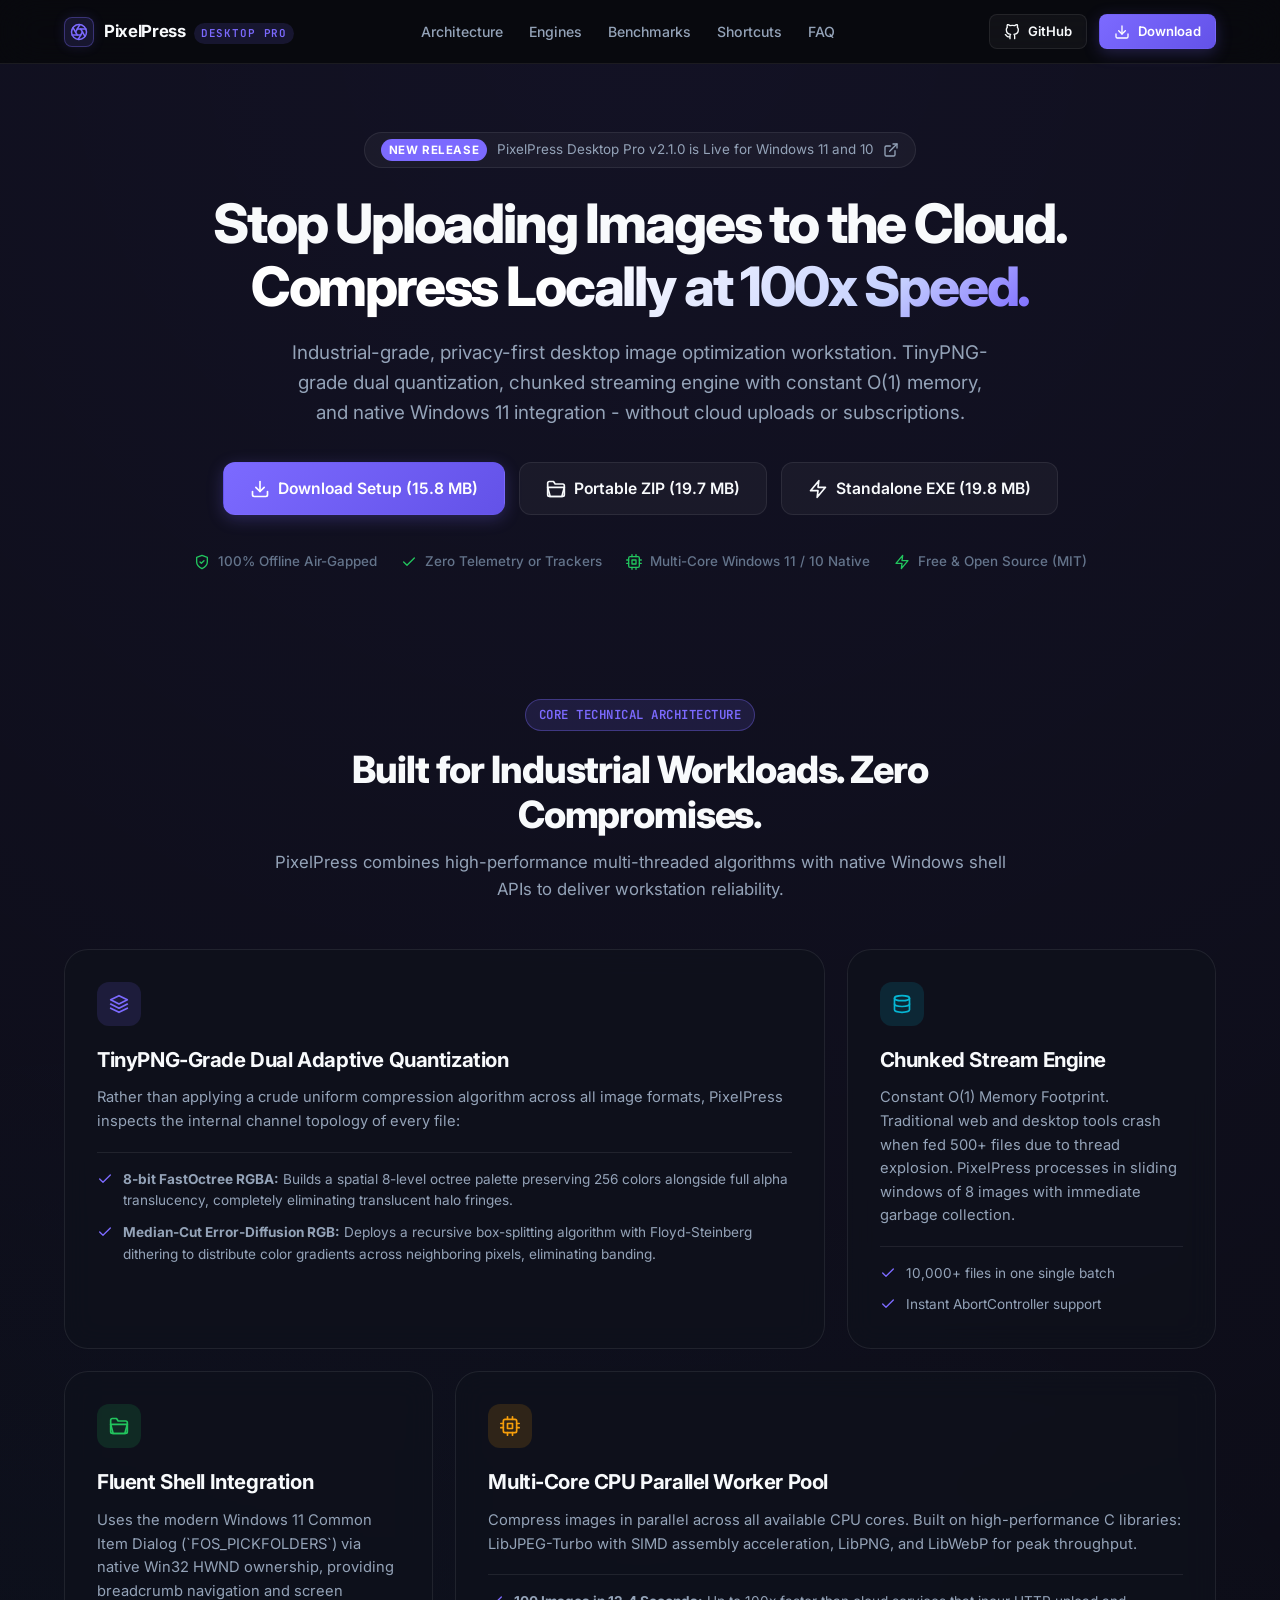
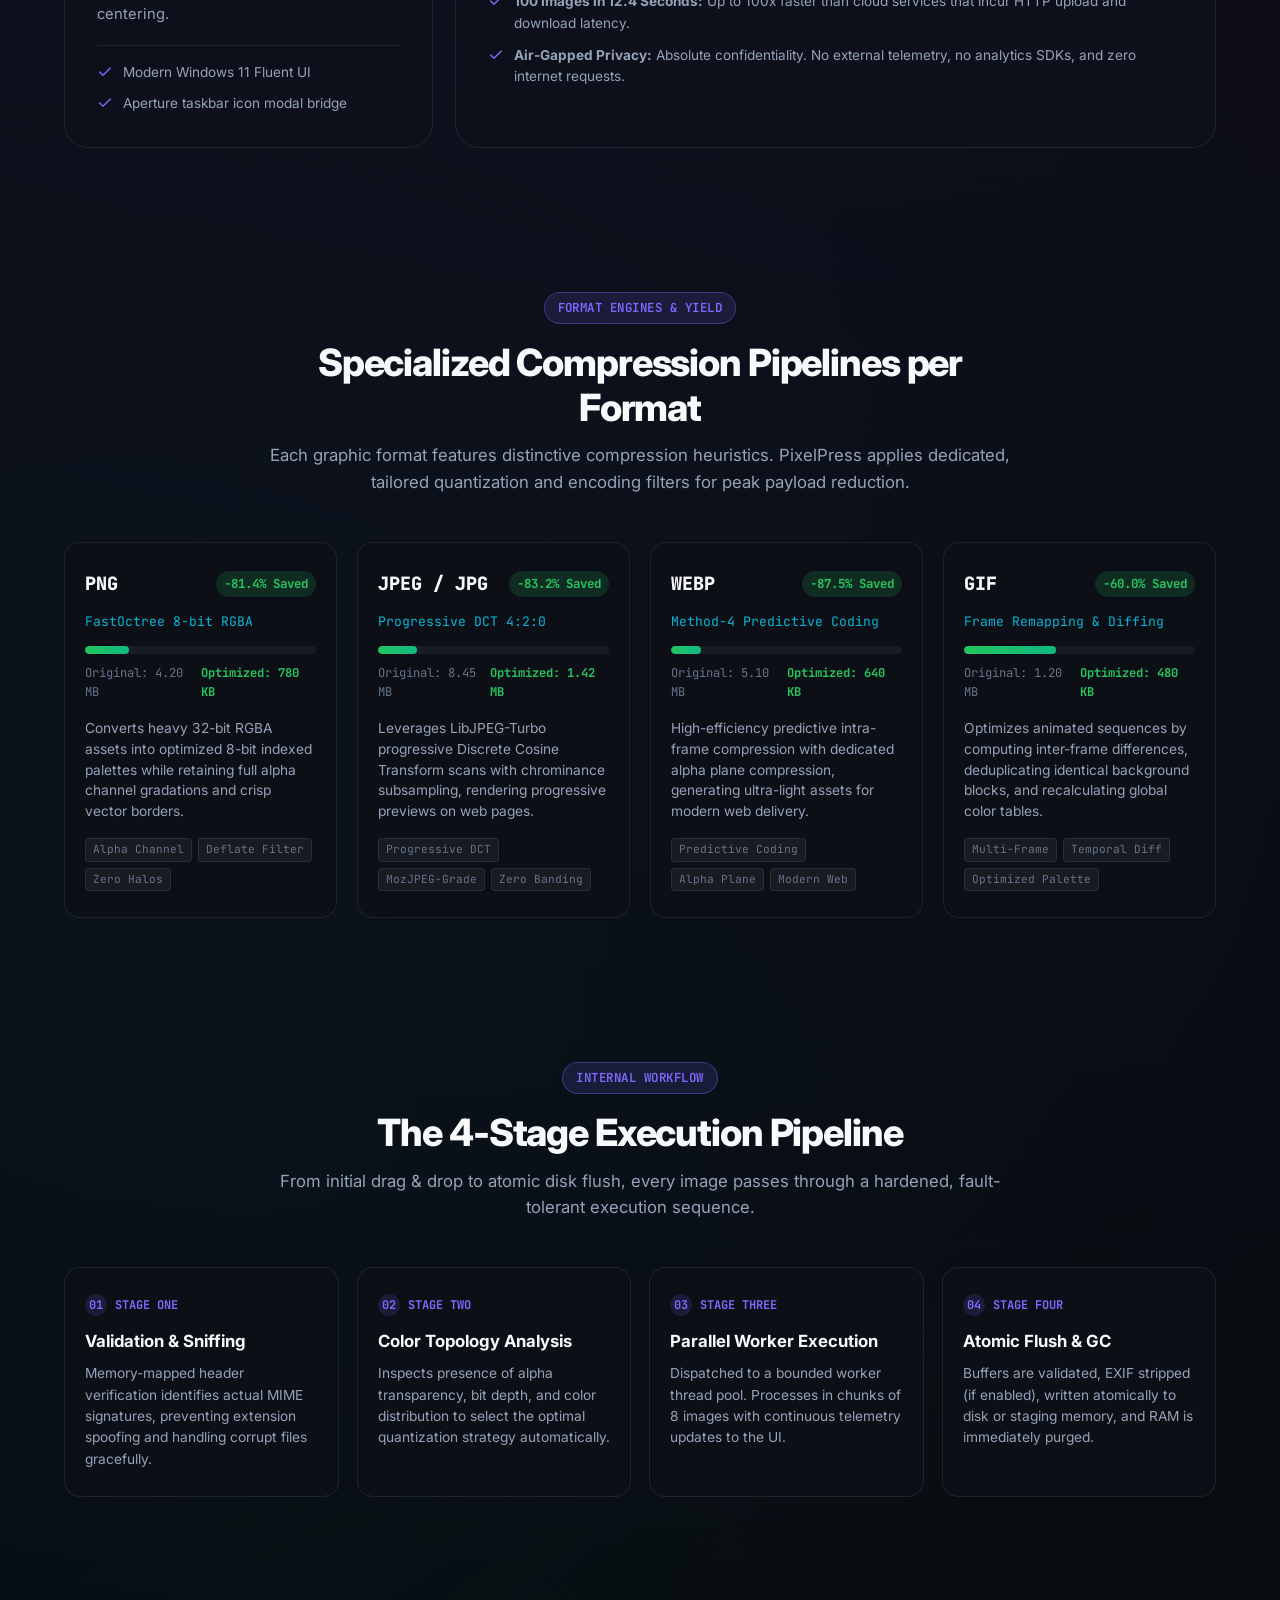
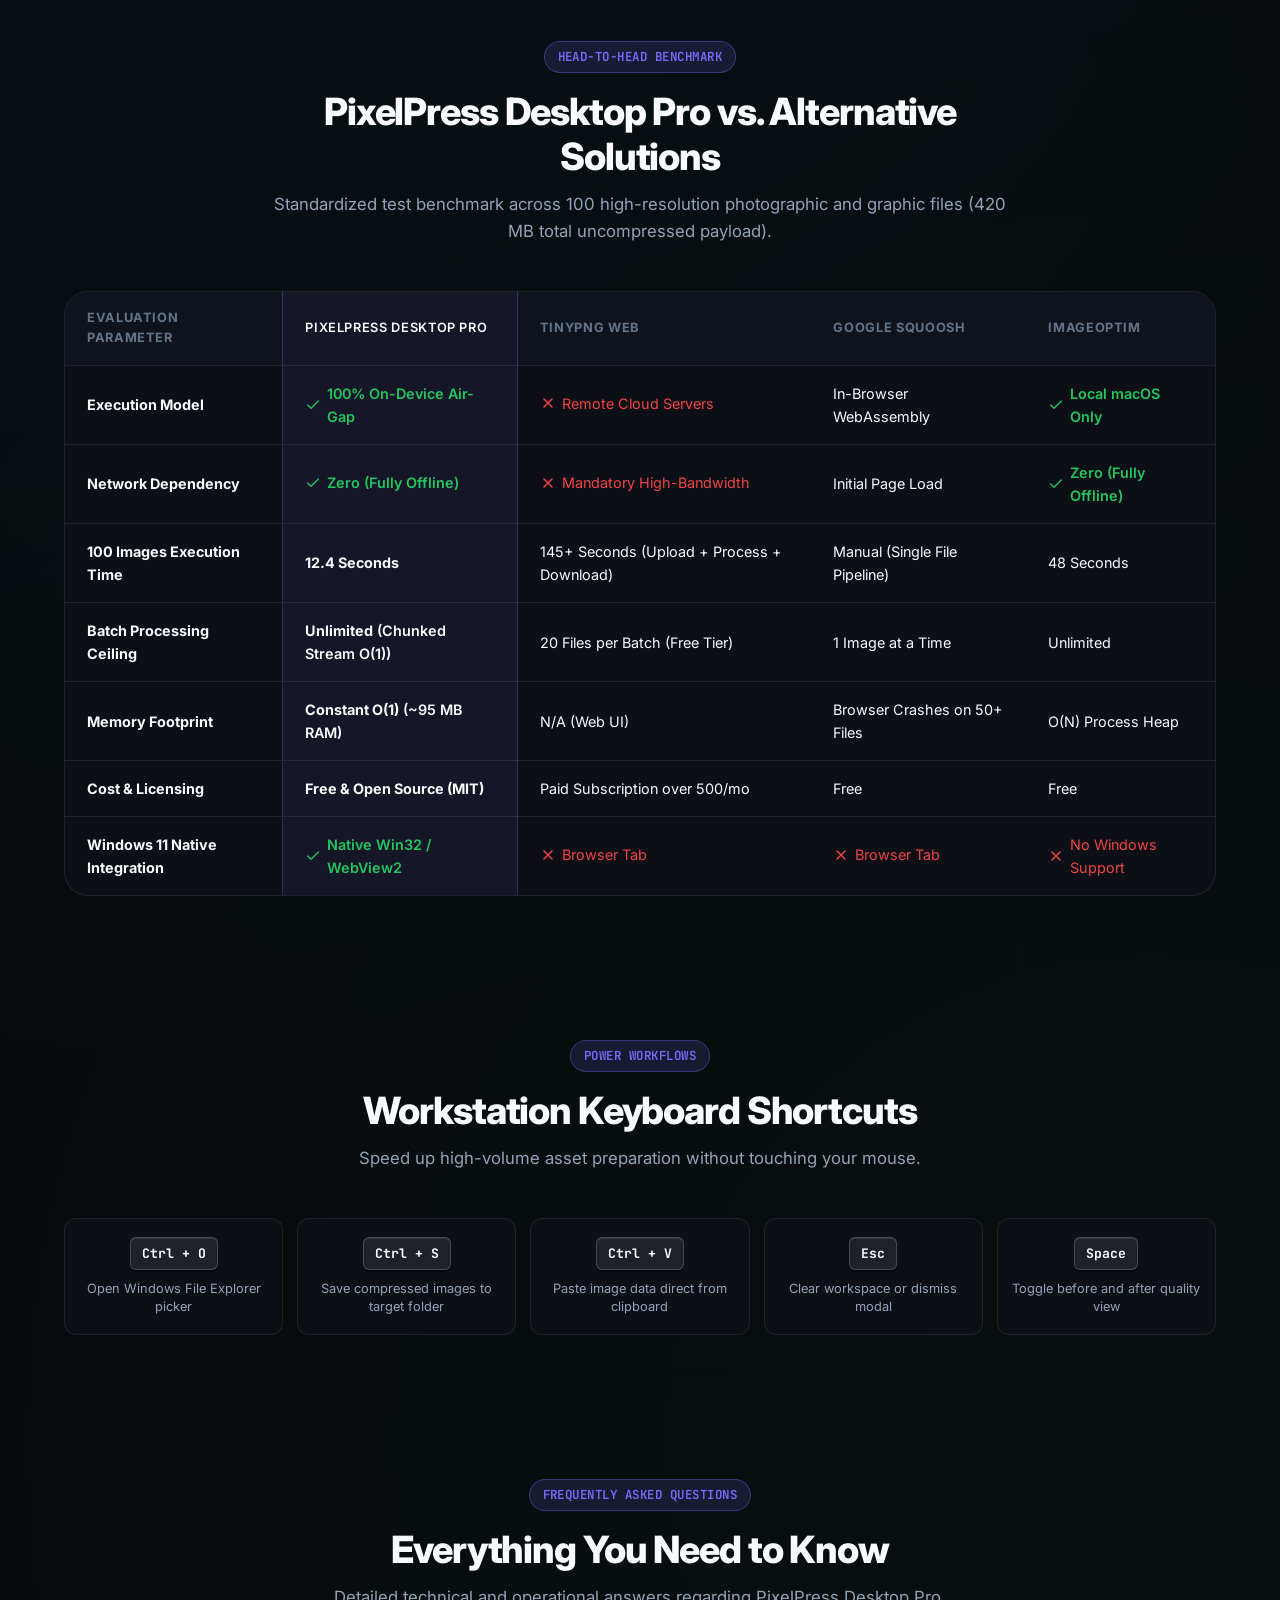
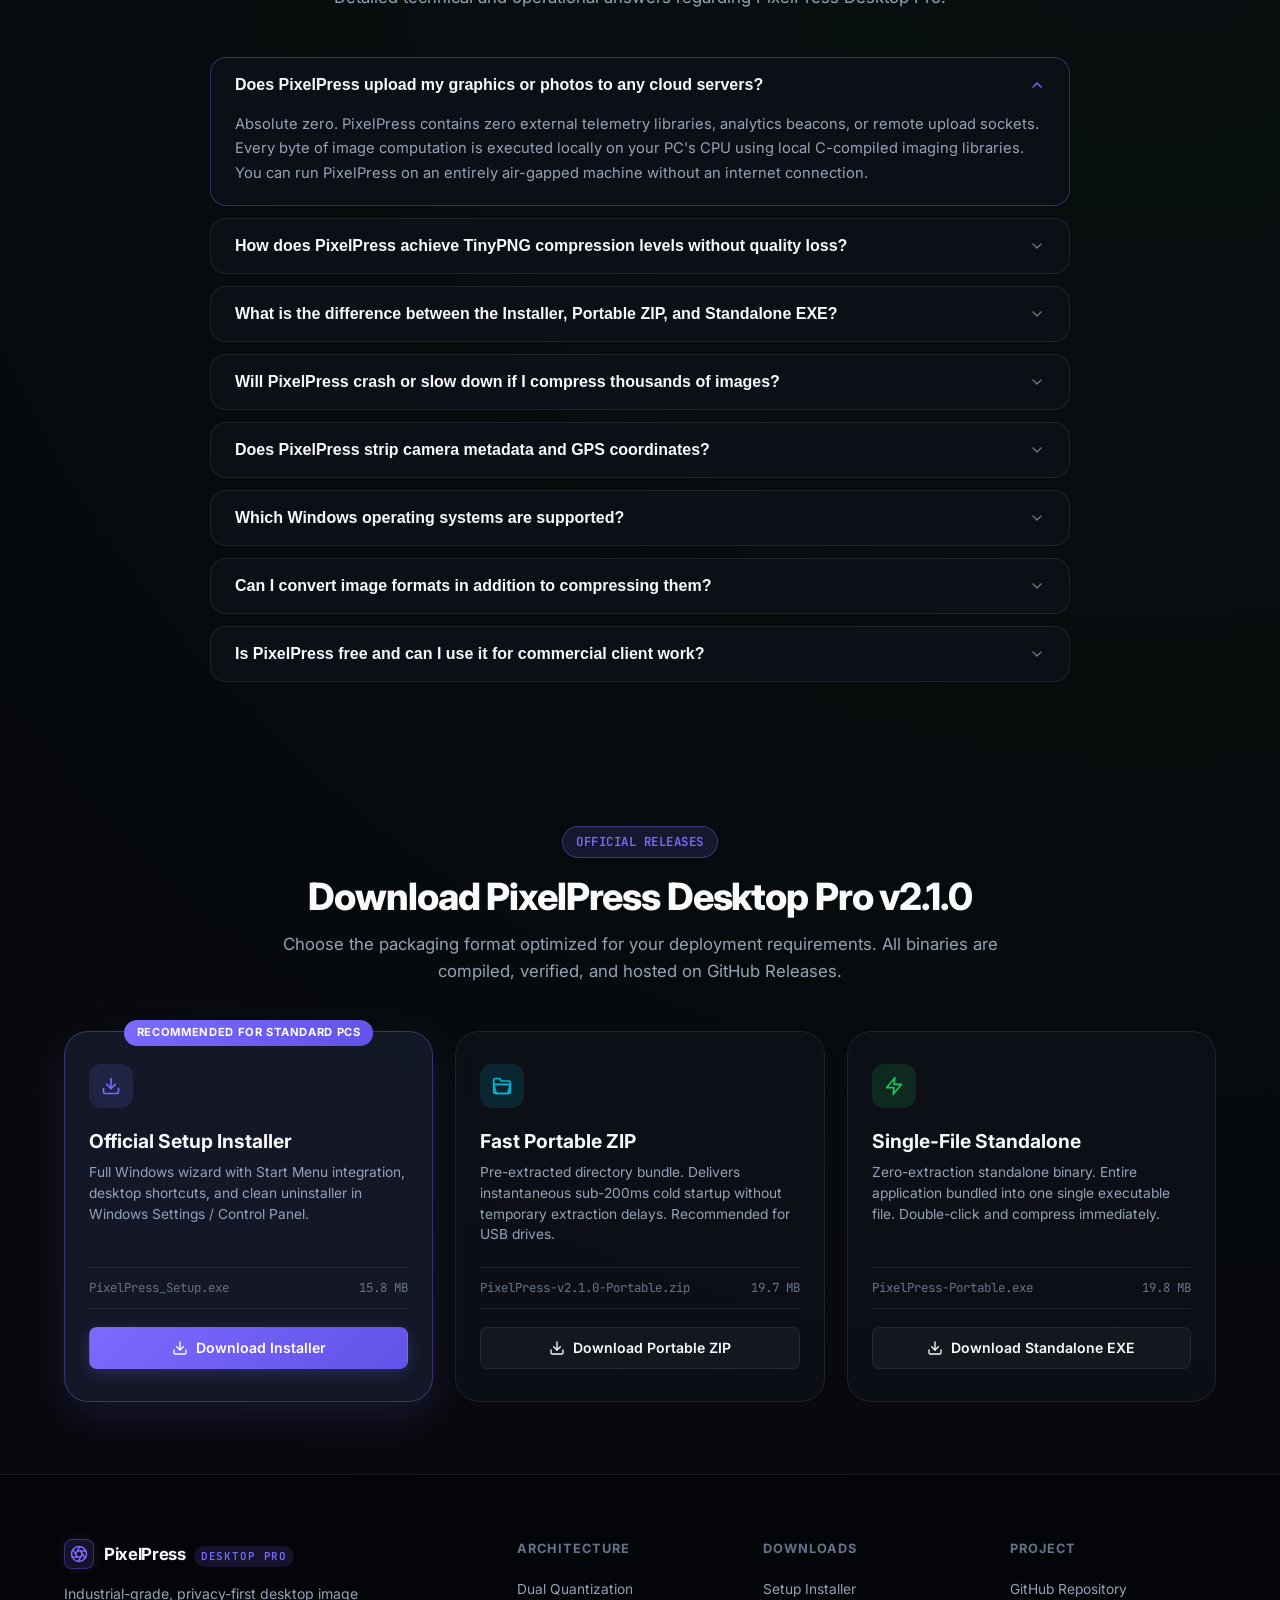
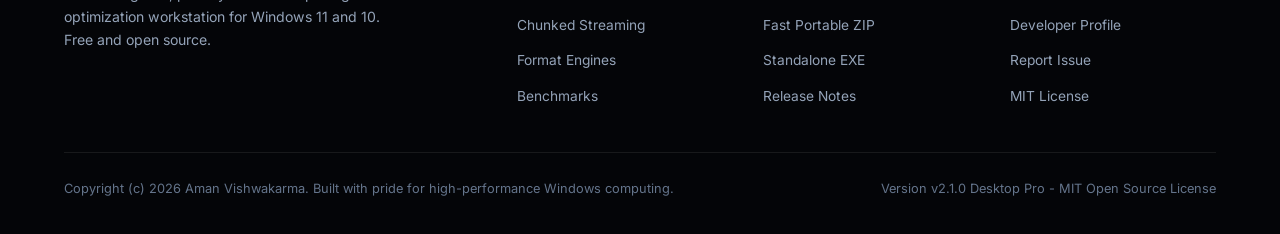
==== commit e46af7f0: "refactor(docs): remove slider and calculator bloat, add mobile comparison cards and visual yield mat" ====
--- a/docs/index.html
+++ b/docs/index.html
@@ -85,46 +85,6 @@
         <line x1="12" y1="15" x2="12" y2="3"></line>
       </symbol>
 
-      <!-- Sliders (Inspector & Tuning) -->
-      <symbol id="icon-sliders" viewBox="0 0 24 24">
-        <line x1="4" y1="21" x2="4" y2="14"></line>
-        <line x1="4" y1="10" x2="4" y2="3"></line>
-        <line x1="12" y1="21" x2="12" y2="12"></line>
-        <line x1="12" y1="8" x2="12" y2="3"></line>
-        <line x1="20" y1="21" x2="20" y2="16"></line>
-        <line x1="20" y1="12" x2="20" y2="3"></line>
-        <line x1="1" y1="14" x2="7" y2="14"></line>
-        <line x1="9" y1="8" x2="15" y2="8"></line>
-        <line x1="17" y1="16" x2="23" y2="16"></line>
-      </symbol>
-
-      <!-- Hard Drive (Disk Storage) -->
-      <symbol id="icon-hard-drive" viewBox="0 0 24 24">
-        <line x1="22" y1="12" x2="2" y2="12"></line>
-        <path d="M5.45 5.11L2 12v6a2 2 0 0 0 2 2h16a2 2 0 0 0 2-2v-6l-3.45-6.89A2 2 0 0 0 16.76 4H7.24a2 2 0 0 0-1.79 1.11z"></path>
-        <line x1="6" y1="16" x2="6.01" y2="16"></line>
-        <line x1="10" y1="16" x2="10.01" y2="16"></line>
-      </symbol>
-
-      <!-- Globe (Cloud Bandwidth) -->
-      <symbol id="icon-globe" viewBox="0 0 24 24">
-        <circle cx="12" cy="12" r="10"></circle>
-        <line x1="2" y1="12" x2="22" y2="12"></line>
-        <path d="M12 2a15.3 15.3 0 0 1 4 10 15.3 15.3 0 0 1-4 10 15.3 15.3 0 0 1-4-10 15.3 15.3 0 0 1 4-10z"></path>
-      </symbol>
-
-      <!-- Clock (Upload Time) -->
-      <symbol id="icon-clock" viewBox="0 0 24 24">
-        <circle cx="12" cy="12" r="10"></circle>
-        <polyline points="12 6 12 12 16 14"></polyline>
-      </symbol>
-
-      <!-- Dollar Sign (API Savings) -->
-      <symbol id="icon-dollar-sign" viewBox="0 0 24 24">
-        <line x1="12" y1="1" x2="12" y2="23"></line>
-        <path d="M17 5H9.5a3.5 3.5 0 0 0 0 7h5a3.5 3.5 0 0 1 0 7H6"></path>
-      </symbol>
-
       <!-- Checkmark -->
       <symbol id="icon-check" viewBox="0 0 24 24">
         <polyline points="20 6 9 17 4 12"></polyline>
@@ -139,12 +99,6 @@
       <!-- Chevron Down -->
       <symbol id="icon-chevron-down" viewBox="0 0 24 24">
         <polyline points="6 9 12 15 18 9"></polyline>
-      </symbol>
-
-      <!-- Chevrons Left Right -->
-      <symbol id="icon-chevrons-left-right" viewBox="0 0 24 24">
-        <polyline points="9 7 4 12 9 17"></polyline>
-        <polyline points="15 7 20 12 15 17"></polyline>
       </symbol>
 
       <!-- GitHub -->
@@ -175,11 +129,9 @@
         </div>
       </a>
 
-      <!-- Clean Horizontal Navigation Menu (Single words, Non-wrapping) -->
+      <!-- Clean Horizontal Navigation Menu (5 Crisp Single-Word Links) -->
       <ul class="nav-links">
         <li><a href="#features">Architecture</a></li>
-        <li><a href="#inspector">Quality</a></li>
-        <li><a href="#calculator">Calculator</a></li>
         <li><a href="#formats">Engines</a></li>
         <li><a href="#benchmarks">Benchmarks</a></li>
         <li><a href="#shortcuts">Shortcuts</a></li>
@@ -351,150 +303,13 @@
     </div>
   </section>
 
-  <!-- Interactive Quality Inspector (Real Image Split Slider) -->
-  <section id="inspector" class="section">
-    <div class="container">
-      <div class="section-head">
-        <div class="section-pill">LIVE QUALITY INSPECTOR</div>
-        <h2>Inspect the Pixels. 70%+ Reduction with Zero Visible Loss.</h2>
-        <p>Drag the split slider handle left and right to inspect the microscopic pixel fidelity between the raw uncompressed master asset and the PixelPress optimized output.</p>
-      </div>
-
-      <div class="inspector-card">
-        <div class="inspector-header">
-          <div class="inspector-meta">
-            <svg class="lucide-icon" style="color: var(--accent-purple);"><use href="#icon-sliders"></use></svg>
-            <span class="inspector-title" id="sceneTitle">Architectural Twilight Landscape (High Dynamic Range Photography)</span>
-          </div>
-
-          <div class="inspector-tabs">
-            <button class="inspector-tab-btn active" data-format="jpeg">JPEG Photo</button>
-            <button class="inspector-tab-btn" data-format="png">PNG Alpha</button>
-            <button class="inspector-tab-btn" data-format="webp">WebP Modern</button>
-          </div>
-        </div>
-
-        <!-- Split Slider Visual Area with Real High-Resolution Photographic Images -->
-        <div class="split-slider-container" id="splitSlider">
-
-          <!-- Layer 1: Master Raw Layer (Before) -->
-          <div class="split-image-layer before">
-            <img id="inspectImgOrig" class="split-inspect-img" src="images/inspect-photo-orig.jpg" alt="Raw Uncompressed Original Image">
-            <span class="split-badge badge-before">ORIGINAL: RAW UNCOMPRESSED</span>
-          </div>
-
-          <!-- Layer 2: Optimized Layer (After) -->
-          <div class="split-image-layer after" id="splitAfterLayer">
-            <img id="inspectImgOpt" class="split-inspect-img" src="images/inspect-photo-opt.jpg" alt="PixelPress Desktop Pro Optimized Image">
-            <span class="split-badge badge-after">PIXELPRESS PRO: OPTIMIZED</span>
-          </div>
-
-          <!-- Draggable Slider Handle (Pointer Events API) -->
-          <div class="split-handle" id="splitHandle">
-            <div class="split-handle-btn">
-              <svg class="lucide-icon sm"><use href="#icon-chevrons-left-right"></use></svg>
-            </div>
-          </div>
-        </div>
-
-        <!-- Metric Readout Footer -->
-        <div class="inspector-footer">
-          <div class="inspector-stat-col">
-            <span class="inspector-stat-label">Original Payload</span>
-            <span class="inspector-stat-value" id="statRawSize">702 KB</span>
-          </div>
-          <div class="inspector-stat-col">
-            <span class="inspector-stat-label">Optimized Output</span>
-            <span class="inspector-stat-value highlight" id="statOptSize">206 KB</span>
-          </div>
-          <div class="inspector-stat-col">
-            <span class="inspector-stat-label">Compression Ratio</span>
-            <span class="inspector-stat-value highlight" id="statRatio">70.7%</span>
-          </div>
-          <div class="inspector-stat-col">
-            <span class="inspector-stat-label">Local Quantization Engine</span>
-            <span class="inspector-stat-value" id="statAlgo">Progressive DCT 4:2:0</span>
-          </div>
-        </div>
-      </div>
-    </div>
-  </section>
-
-  <!-- Interactive Storage & Bandwidth Savings Calculator -->
-  <section id="calculator" class="section">
-    <div class="container">
-      <div class="section-head">
-        <div class="section-pill">ROI &amp; BANDWIDTH CALCULATOR</div>
-        <h2>Quantify Your Hardware &amp; Network Gains</h2>
-        <p>Estimate how much local disk storage, cloud egress bandwidth, upload latency, and paid API fees your team will reclaim by switching to PixelPress Desktop Pro.</p>
-      </div>
-
-      <div class="calc-card">
-        <div class="calc-grid">
-          <!-- Input Controls -->
-          <div class="calc-input-block">
-            <h3>Configure Your Batch Volume</h3>
-            <p>Drag the slider to adjust your estimated monthly image volume:</p>
-
-            <div class="slider-group">
-              <div class="slider-label-row">
-                <span class="slider-title">Monthly Images Processed:</span>
-                <span class="slider-readout" id="calcCountReadout">2,500 images / mo</span>
-              </div>
-              <input type="range" id="calcRange" class="calc-range-input" min="100" max="25000" step="100" value="2500">
-            </div>
-
-            <div style="font-size: 0.85rem; color: var(--text-dim); line-height: 1.5;">
-              Calculations assume an average original size of 3.5 MB per asset and an 80% average compression yield without cloud round-trip delay.
-            </div>
-          </div>
-
-          <!-- Dynamic Output Metrics -->
-          <div class="calc-output-block">
-            <div class="calc-metric-card">
-              <div class="calc-metric-icon">
-                <svg class="lucide-icon"><use href="#icon-hard-drive"></use></svg>
-              </div>
-              <div class="calc-metric-num" id="calcDiskSaved">78.8 GB / yr</div>
-              <div class="calc-metric-label">Local SSD &amp; Backup Storage Reclaimed</div>
-            </div>
-
-            <div class="calc-metric-card">
-              <div class="calc-metric-icon">
-                <svg class="lucide-icon"><use href="#icon-globe"></use></svg>
-              </div>
-              <div class="calc-metric-num" id="calcBandwidthSaved">630.0 GB / yr</div>
-              <div class="calc-metric-label">CDN &amp; Cloud Egress Bandwidth Saved</div>
-            </div>
-
-            <div class="calc-metric-card">
-              <div class="calc-metric-icon">
-                <svg class="lucide-icon"><use href="#icon-clock"></use></svg>
-              </div>
-              <div class="calc-metric-num" id="calcTimeSaved">7.0 Hrs / yr</div>
-              <div class="calc-metric-label">Cloud Upload Waiting Time Eliminated</div>
-            </div>
-
-            <div class="calc-metric-card">
-              <div class="calc-metric-icon">
-                <svg class="lucide-icon"><use href="#icon-dollar-sign"></use></svg>
-              </div>
-              <div class="calc-metric-num" id="calcCostSaved">$216 / yr</div>
-              <div class="calc-metric-label">TinyPNG Paid API Subscription Saved</div>
-            </div>
-          </div>
-        </div>
-      </div>
-    </div>
-  </section>
-
-  <!-- Format-by-Format Engine Breakdown -->
+  <!-- Format Optimization & Compression Matrix (Clean, Logical, High-Impact) -->
   <section id="formats" class="section">
     <div class="container">
       <div class="section-head">
-        <div class="section-pill">FORMAT ENGINES</div>
+        <div class="section-pill">FORMAT ENGINES &amp; YIELD</div>
         <h2>Specialized Compression Pipelines per Format</h2>
-        <p>Each graphic format features distinctive compression heuristics. PixelPress applies dedicated, tailored quantization and encoding filters for each.</p>
+        <p>Each graphic format features distinctive compression heuristics. PixelPress applies dedicated, tailored quantization and encoding filters for peak payload reduction.</p>
       </div>
 
       <div class="format-grid">
@@ -502,9 +317,16 @@
         <div class="format-card">
           <div class="format-badge-row">
             <span class="format-name">PNG</span>
-            <span class="format-ratio">65% to 82%</span>
+            <span class="format-ratio">-81.4% Saved</span>
           </div>
           <div class="format-algo">FastOctree 8-bit RGBA</div>
+          <div class="size-bar-container">
+            <div class="size-bar-fill" style="width: 19%;"></div>
+          </div>
+          <div class="size-values-row">
+            <span class="size-val-orig">Original: 4.20 MB</span>
+            <span class="size-val-opt">Optimized: 780 KB</span>
+          </div>
           <p class="format-desc">
             Converts heavy 32-bit RGBA assets into optimized 8-bit indexed palettes while retaining full alpha channel gradations and crisp vector borders.
           </p>
@@ -519,16 +341,23 @@
         <div class="format-card">
           <div class="format-badge-row">
             <span class="format-name">JPEG / JPG</span>
-            <span class="format-ratio">70% to 85%</span>
+            <span class="format-ratio">-83.2% Saved</span>
           </div>
           <div class="format-algo">Progressive DCT 4:2:0</div>
+          <div class="size-bar-container">
+            <div class="size-bar-fill" style="width: 17%;"></div>
+          </div>
+          <div class="size-values-row">
+            <span class="size-val-orig">Original: 8.45 MB</span>
+            <span class="size-val-opt">Optimized: 1.42 MB</span>
+          </div>
           <p class="format-desc">
             Leverages LibJPEG-Turbo progressive Discrete Cosine Transform scans with chrominance subsampling, rendering progressive previews on web pages.
           </p>
           <div class="format-tags">
             <span class="format-tag">Progressive DCT</span>
             <span class="format-tag">MozJPEG-Grade</span>
-            <span class="format-tag">Smooth Gradients</span>
+            <span class="format-tag">Zero Banding</span>
           </div>
         </div>
 
@@ -536,9 +365,16 @@
         <div class="format-card">
           <div class="format-badge-row">
             <span class="format-name">WEBP</span>
-            <span class="format-ratio">75% to 88%</span>
+            <span class="format-ratio">-87.5% Saved</span>
           </div>
           <div class="format-algo">Method-4 Predictive Coding</div>
+          <div class="size-bar-container">
+            <div class="size-bar-fill" style="width: 13%;"></div>
+          </div>
+          <div class="size-values-row">
+            <span class="size-val-orig">Original: 5.10 MB</span>
+            <span class="size-val-opt">Optimized: 640 KB</span>
+          </div>
           <p class="format-desc">
             High-efficiency predictive intra-frame compression with dedicated alpha plane compression, generating ultra-light assets for modern web delivery.
           </p>
@@ -553,9 +389,16 @@
         <div class="format-card">
           <div class="format-badge-row">
             <span class="format-name">GIF</span>
-            <span class="format-ratio">40% to 60%</span>
+            <span class="format-ratio">-60.0% Saved</span>
           </div>
           <div class="format-algo">Frame Remapping &amp; Diffing</div>
+          <div class="size-bar-container">
+            <div class="size-bar-fill" style="width: 40%;"></div>
+          </div>
+          <div class="size-values-row">
+            <span class="size-val-orig">Original: 1.20 MB</span>
+            <span class="size-val-opt">Optimized: 480 KB</span>
+          </div>
           <p class="format-desc">
             Optimizes animated sequences by computing inter-frame differences, deduplicating identical background blocks, and recalculating global color tables.
           </p>
@@ -606,7 +449,7 @@
     </div>
   </section>
 
-  <!-- Comparative Benchmark Table -->
+  <!-- Comparative Benchmark Table (Desktop Table + Mobile Native Cards) -->
   <section id="benchmarks" class="section">
     <div class="container">
       <div class="section-head">
@@ -615,6 +458,7 @@
         <p>Standardized test benchmark across 100 high-resolution photographic and graphic files (420 MB total uncompressed payload).</p>
       </div>
 
+      <!-- Desktop View: Full 5-Column Table -->
       <div class="benchmark-table-wrapper">
         <table class="benchmark-table">
           <thead>
@@ -679,6 +523,70 @@
           </tbody>
         </table>
       </div>
+
+      <!-- Mobile View: Clean Native Cards (Zero Horizontal Scrolling) -->
+      <div class="benchmark-mobile-cards">
+        <!-- Card 1 -->
+        <div class="mobile-comp-card">
+          <div class="mobile-comp-header">100 Images Batch Processing Speed</div>
+          <div class="mobile-comp-row highlight">
+            <span class="mobile-comp-label">PixelPress Desktop Pro</span>
+            <span class="mobile-comp-val text-green" style="color: var(--accent-emerald);">12.4s (Multi-Core Local)</span>
+          </div>
+          <div class="mobile-comp-row">
+            <span class="mobile-comp-label">TinyPNG Cloud Web</span>
+            <span class="mobile-comp-val" style="color: #ef4444;">145s+ (Upload/Download)</span>
+          </div>
+          <div class="mobile-comp-row">
+            <span class="mobile-comp-label">ImageOptim (macOS)</span>
+            <span class="mobile-comp-val">48.0s</span>
+          </div>
+        </div>
+
+        <!-- Card 2 -->
+        <div class="mobile-comp-card">
+          <div class="mobile-comp-header">Privacy &amp; Data Security</div>
+          <div class="mobile-comp-row highlight">
+            <span class="mobile-comp-label">PixelPress Desktop Pro</span>
+            <span class="mobile-comp-val" style="color: var(--accent-emerald);">100% Offline Air-Gapped</span>
+          </div>
+          <div class="mobile-comp-row">
+            <span class="mobile-comp-label">TinyPNG Cloud Web</span>
+            <span class="mobile-comp-val" style="color: #ef4444;">Remote Third-Party Cloud</span>
+          </div>
+        </div>
+
+        <!-- Card 3 -->
+        <div class="mobile-comp-card">
+          <div class="mobile-comp-header">Batch Queue Limit</div>
+          <div class="mobile-comp-row highlight">
+            <span class="mobile-comp-label">PixelPress Desktop Pro</span>
+            <span class="mobile-comp-val" style="color: var(--accent-emerald);">Unlimited (Constant O(1))</span>
+          </div>
+          <div class="mobile-comp-row">
+            <span class="mobile-comp-label">TinyPNG Cloud Web</span>
+            <span class="mobile-comp-val" style="color: #ef4444;">20 Files per Batch Limit</span>
+          </div>
+          <div class="mobile-comp-row">
+            <span class="mobile-comp-label">Google Squoosh</span>
+            <span class="mobile-comp-val">1 Image at a Time</span>
+          </div>
+        </div>
+
+        <!-- Card 4 -->
+        <div class="mobile-comp-card">
+          <div class="mobile-comp-header">Cost &amp; Subscription Fees</div>
+          <div class="mobile-comp-row highlight">
+            <span class="mobile-comp-label">PixelPress Desktop Pro</span>
+            <span class="mobile-comp-val" style="color: var(--accent-emerald);">100% Free &amp; Open Source</span>
+          </div>
+          <div class="mobile-comp-row">
+            <span class="mobile-comp-label">TinyPNG Cloud Web</span>
+            <span class="mobile-comp-val" style="color: #ef4444;">Paid Subscription over 500</span>
+          </div>
+        </div>
+      </div>
+
     </div>
   </section>
 
--- a/docs/css/style.css
+++ b/docs/css/style.css
@@ -183,11 +183,11 @@
   border-radius: var(--radius-full);
 }
 
-/* Nav Menu: Centered, Non-wrapping, Generous Gaps */
+/* Nav Menu: 5 Crisp Links */
 .nav-links {
   display: flex;
   align-items: center;
-  gap: 22px;
+  gap: 26px;
   list-style: none;
   margin: 0 auto;
 }
@@ -269,14 +269,14 @@
 
 /* Section Shared Spacing */
 .section {
-  padding: 76px 0;
+  padding: 72px 0;
   position: relative;
 }
 
 .section-head {
   text-align: center;
   max-width: 760px;
-  margin: 0 auto 50px auto;
+  margin: 0 auto 46px auto;
 }
 
 .section-pill {
@@ -299,7 +299,7 @@
   font-size: clamp(1.8rem, 4vw, 2.35rem);
   font-weight: 800;
   letter-spacing: -0.03em;
-  margin-bottom: 14px;
+  margin-bottom: 12px;
   line-height: 1.2;
 }
 
@@ -313,7 +313,7 @@
    Hero Section (Featherweight, Fluid Typography)
    ------------------------------------------------------------- */
 .hero-section {
-  padding: 70px 0 60px 0;
+  padding: 68px 0 54px 0;
   text-align: center;
   position: relative;
 }
@@ -378,7 +378,7 @@
   justify-content: center;
   gap: 14px;
   flex-wrap: wrap;
-  margin-bottom: 32px;
+  margin-bottom: 30px;
 }
 
 .hero-trust-bar {
@@ -390,7 +390,7 @@
   color: var(--text-dim);
   font-size: 0.84rem;
   font-weight: 500;
-  padding-top: 10px;
+  padding-top: 6px;
 }
 
 .trust-item {
@@ -401,374 +401,6 @@
 
 .trust-item svg {
   color: var(--accent-emerald);
-}
-
-/* -------------------------------------------------------------
-   Interactive Quality Inspector (Real Images, Pointer Events)
-   ------------------------------------------------------------- */
-.inspector-card {
-  background: var(--bg-surface);
-  border: 1px solid var(--border-subtle);
-  border-radius: var(--radius-xl);
-  overflow: hidden;
-  box-shadow: 0 20px 50px rgba(0, 0, 0, 0.4);
-}
-
-.inspector-header {
-  display: flex;
-  align-items: center;
-  justify-content: space-between;
-  padding: 16px 24px;
-  background: rgba(16, 20, 30, 0.8);
-  border-bottom: 1px solid var(--border-subtle);
-  flex-wrap: wrap;
-  gap: 14px;
-}
-
-.inspector-meta {
-  display: flex;
-  align-items: center;
-  gap: 12px;
-}
-
-.inspector-title {
-  font-size: 0.98rem;
-  font-weight: 700;
-  color: var(--text-main);
-}
-
-.inspector-tabs {
-  display: flex;
-  align-items: center;
-  gap: 6px;
-  background: rgba(8, 9, 13, 0.7);
-  padding: 3px;
-  border-radius: var(--radius-sm);
-  border: 1px solid var(--border-subtle);
-}
-
-.inspector-tab-btn {
-  background: transparent;
-  border: none;
-  color: var(--text-muted);
-  font-size: 0.8rem;
-  font-weight: 600;
-  padding: 6px 14px;
-  border-radius: 6px;
-  cursor: pointer;
-  transition: all 0.2s ease;
-  -webkit-tap-highlight-color: transparent;
-  touch-action: manipulation;
-  user-select: none;
-}
-
-.inspector-tab-btn.active {
-  background: var(--accent-purple-soft);
-  color: var(--text-main);
-  border: 1px solid var(--border-accent);
-}
-
-/* Split Slider Container (Touch Action None for Smooth Drag) */
-.split-slider-container {
-  position: relative;
-  width: 100%;
-  height: 420px;
-  overflow: hidden;
-  user-select: none;
-  background: #06070a;
-  touch-action: none;
-}
-
-.split-image-layer {
-  position: absolute;
-  top: 0;
-  left: 0;
-  width: 100%;
-  height: 100%;
-}
-
-.split-image-layer.before {
-  background: #07090e;
-}
-
-.split-image-layer.after {
-  position: absolute;
-  top: 0;
-  left: 0;
-  width: 50%;
-  height: 100%;
-  overflow: hidden;
-  border-right: 2px solid var(--accent-purple);
-  box-shadow: 4px 0 20px rgba(124, 106, 255, 0.45);
-  background: #07090e;
-}
-
-/* Real High-Resolution Images */
-.split-inspect-img {
-  position: absolute;
-  top: 0;
-  left: 0;
-  width: 100%;
-  height: 100%;
-  object-fit: cover;
-  display: block;
-  user-select: none;
-  pointer-events: none;
-}
-
-/* Floating Comparison Badges */
-.split-badge {
-  position: absolute;
-  top: 16px;
-  padding: 5px 12px;
-  border-radius: var(--radius-full);
-  font-family: var(--font-mono);
-  font-size: 0.74rem;
-  font-weight: 700;
-  backdrop-filter: blur(10px);
-  z-index: 10;
-  box-shadow: 0 4px 14px rgba(0, 0, 0, 0.4);
-  pointer-events: none;
-}
-
-.split-badge.badge-before {
-  right: 18px;
-  background: rgba(239, 68, 68, 0.18);
-  color: #fca5a5;
-  border: 1px solid rgba(239, 68, 68, 0.35);
-}
-
-.split-badge.badge-after {
-  left: 18px;
-  background: rgba(34, 197, 94, 0.18);
-  color: #86efac;
-  border: 1px solid rgba(34, 197, 94, 0.35);
-}
-
-/* Split Draggable Handle */
-.split-handle {
-  position: absolute;
-  top: 0;
-  bottom: 0;
-  left: 50%;
-  width: 40px;
-  margin-left: -20px;
-  display: flex;
-  align-items: center;
-  justify-content: center;
-  cursor: ew-resize;
-  z-index: 20;
-  touch-action: none;
-  user-select: none;
-}
-
-.split-handle-btn {
-  width: 36px;
-  height: 36px;
-  border-radius: 50%;
-  background: #ffffff;
-  color: #07080c;
-  display: flex;
-  align-items: center;
-  justify-content: center;
-  box-shadow: 0 0 16px rgba(0, 0, 0, 0.6), 0 0 0 3px rgba(124, 106, 255, 0.4);
-  transition: transform 0.15s ease;
-  pointer-events: none;
-}
-
-.split-handle:hover .split-handle-btn {
-  transform: scale(1.1);
-}
-
-/* Inspector Metrics Footer */
-.inspector-footer {
-  display: grid;
-  grid-template-columns: repeat(4, 1fr);
-  padding: 18px 24px;
-  background: rgba(13, 16, 24, 0.95);
-  border-top: 1px solid var(--border-subtle);
-  gap: 16px;
-}
-
-.inspector-stat-col {
-  display: flex;
-  flex-direction: column;
-}
-
-.inspector-stat-label {
-  font-size: 0.72rem;
-  color: var(--text-dim);
-  text-transform: uppercase;
-  letter-spacing: 0.06em;
-  margin-bottom: 4px;
-}
-
-.inspector-stat-value {
-  font-family: var(--font-mono);
-  font-size: 1.15rem;
-  font-weight: 700;
-  color: var(--text-main);
-}
-
-.inspector-stat-value.highlight {
-  color: var(--accent-emerald);
-}
-
-/* -------------------------------------------------------------
-   Savings Calculator Section (Airy, Interactive, Crisp)
-   ------------------------------------------------------------- */
-.calc-card {
-  background: var(--bg-surface);
-  border: 1px solid var(--border-subtle);
-  border-radius: var(--radius-xl);
-  padding: 38px;
-  position: relative;
-  overflow: hidden;
-}
-
-.calc-grid {
-  display: grid;
-  grid-template-columns: 1fr 1fr;
-  gap: 44px;
-  align-items: center;
-}
-
-.calc-input-block h3 {
-  font-size: 1.45rem;
-  font-weight: 700;
-  margin-bottom: 8px;
-}
-
-.calc-input-block p {
-  color: var(--text-muted);
-  font-size: 0.92rem;
-  margin-bottom: 26px;
-}
-
-.slider-group {
-  margin-bottom: 22px;
-}
-
-.slider-label-row {
-  display: flex;
-  justify-content: space-between;
-  align-items: center;
-  margin-bottom: 12px;
-}
-
-.slider-title {
-  font-size: 0.9rem;
-  font-weight: 600;
-  color: var(--text-main);
-}
-
-.slider-readout {
-  font-family: var(--font-mono);
-  font-size: 1rem;
-  font-weight: 700;
-  color: var(--accent-purple);
-}
-
-.calc-range-input {
-  width: 100%;
-  -webkit-appearance: none;
-  appearance: none;
-  height: 8px;
-  border-radius: var(--radius-full);
-  background: rgba(255, 255, 255, 0.1);
-  outline: none;
-  cursor: pointer;
-  touch-action: pan-x;
-}
-
-.calc-range-input::-webkit-slider-thumb {
-  -webkit-appearance: none;
-  appearance: none;
-  width: 22px;
-  height: 22px;
-  border-radius: 50%;
-  background: var(--accent-purple);
-  box-shadow: 0 0 10px var(--accent-purple-glow);
-  cursor: pointer;
-  border: 2px solid #ffffff;
-  transition: transform 0.15s ease;
-}
-
-.calc-range-input::-webkit-slider-thumb:hover {
-  transform: scale(1.15);
-}
-
-.calc-range-input::-moz-range-thumb {
-  width: 22px;
-  height: 22px;
-  border-radius: 50%;
-  background: var(--accent-purple);
-  box-shadow: 0 0 10px var(--accent-purple-glow);
-  cursor: pointer;
-  border: 2px solid #ffffff;
-}
-
-.calc-output-block {
-  display: grid;
-  grid-template-columns: 1fr 1fr;
-  gap: 16px;
-}
-
-.calc-metric-card {
-  background: rgba(18, 22, 34, 0.65);
-  border: 1px solid var(--border-subtle);
-  border-radius: var(--radius-lg);
-  padding: 22px 18px;
-  display: flex;
-  flex-direction: column;
-  transition: all 0.2s ease;
-}
-
-.calc-metric-card:hover {
-  border-color: var(--border-light);
-  transform: translateY(-2px);
-}
-
-.calc-metric-icon {
-  width: 34px;
-  height: 34px;
-  border-radius: 8px;
-  background: var(--accent-purple-soft);
-  color: var(--accent-purple);
-  display: flex;
-  align-items: center;
-  justify-content: center;
-  margin-bottom: 12px;
-}
-
-.calc-metric-card:nth-child(2) .calc-metric-icon {
-  background: var(--accent-cyan-soft);
-  color: var(--accent-cyan);
-}
-
-.calc-metric-card:nth-child(3) .calc-metric-icon {
-  background: var(--accent-emerald-soft);
-  color: var(--accent-emerald);
-}
-
-.calc-metric-card:nth-child(4) .calc-metric-icon {
-  background: var(--accent-amber-soft);
-  color: var(--accent-amber);
-}
-
-.calc-metric-num {
-  font-family: var(--font-mono);
-  font-size: 1.7rem;
-  font-weight: 800;
-  color: var(--text-main);
-  line-height: 1.1;
-  margin-bottom: 4px;
-}
-
-.calc-metric-label {
-  font-size: 0.78rem;
-  color: var(--text-dim);
-  line-height: 1.4;
 }
 
 /* -------------------------------------------------------------
@@ -868,19 +500,19 @@
 }
 
 /* -------------------------------------------------------------
-   Format Breakdown Grid
+   Format Optimization & Compression Matrix
    ------------------------------------------------------------- */
 .format-grid {
   display: grid;
   grid-template-columns: repeat(4, 1fr);
-  gap: 18px;
+  gap: 20px;
 }
 
 .format-card {
   background: var(--bg-surface);
   border: 1px solid var(--border-subtle);
   border-radius: var(--radius-lg);
-  padding: 24px 20px;
+  padding: 26px 20px;
   display: flex;
   flex-direction: column;
   transition: all 0.2s ease;
@@ -889,6 +521,7 @@
 .format-card:hover {
   border-color: var(--border-light);
   transform: translateY(-2px);
+  box-shadow: 0 12px 30px rgba(0, 0, 0, 0.35);
 }
 
 .format-badge-row {
@@ -900,14 +533,14 @@
 
 .format-name {
   font-family: var(--font-mono);
-  font-size: 1.1rem;
+  font-size: 1.15rem;
   font-weight: 800;
   color: var(--text-main);
 }
 
 .format-ratio {
   font-family: var(--font-mono);
-  font-size: 0.75rem;
+  font-size: 0.78rem;
   font-weight: 700;
   padding: 3px 8px;
   border-radius: var(--radius-full);
@@ -916,17 +549,51 @@
 }
 
 .format-algo {
-  font-size: 0.8rem;
+  font-size: 0.82rem;
   color: var(--accent-cyan);
   font-family: var(--font-mono);
+  margin-bottom: 14px;
+}
+
+/* Visual File Reduction Progress Bar */
+.size-bar-container {
+  background: rgba(255, 255, 255, 0.05);
+  border-radius: var(--radius-full);
+  height: 8px;
+  overflow: hidden;
   margin-bottom: 10px;
+  position: relative;
+}
+
+.size-bar-fill {
+  height: 100%;
+  border-radius: var(--radius-full);
+  background: linear-gradient(90deg, var(--accent-emerald) 0%, #10b981 100%);
+}
+
+.size-values-row {
+  display: flex;
+  justify-content: space-between;
+  align-items: center;
+  font-family: var(--font-mono);
+  font-size: 0.76rem;
+  margin-bottom: 16px;
+}
+
+.size-val-orig {
+  color: var(--text-dim);
+}
+
+.size-val-opt {
+  color: var(--accent-emerald);
+  font-weight: 700;
 }
 
 .format-desc {
   font-size: 0.86rem;
   color: var(--text-muted);
   line-height: 1.5;
-  margin-bottom: 14px;
+  margin-bottom: 16px;
   flex-grow: 1;
 }
 
@@ -996,14 +663,13 @@
 }
 
 /* -------------------------------------------------------------
-   Comparative Benchmark Table
+   Comparative Benchmarks (Desktop Table + Mobile Native Cards)
    ------------------------------------------------------------- */
 .benchmark-table-wrapper {
   overflow-x: auto;
   border: 1px solid var(--border-subtle);
   border-radius: var(--radius-xl);
   background: var(--bg-surface);
-  -webkit-overflow-scrolling: touch;
 }
 
 .benchmark-table {
@@ -1011,7 +677,6 @@
   border-collapse: collapse;
   text-align: left;
   font-size: 0.9rem;
-  min-width: 680px;
 }
 
 .benchmark-table th,
@@ -1055,6 +720,55 @@
   align-items: center;
   gap: 6px;
   color: #ef4444;
+}
+
+/* Mobile Native Comparison Cards (Hidden on Desktop, Visible on Mobile) */
+.benchmark-mobile-cards {
+  display: none;
+  flex-direction: column;
+  gap: 14px;
+}
+
+.mobile-comp-card {
+  background: var(--bg-surface);
+  border: 1px solid var(--border-subtle);
+  border-radius: var(--radius-md);
+  padding: 18px 16px;
+}
+
+.mobile-comp-header {
+  font-size: 0.94rem;
+  font-weight: 700;
+  color: var(--text-main);
+  margin-bottom: 12px;
+  padding-bottom: 8px;
+  border-bottom: 1px solid var(--border-subtle);
+}
+
+.mobile-comp-row {
+  display: flex;
+  justify-content: space-between;
+  align-items: center;
+  padding: 6px 0;
+  font-size: 0.85rem;
+}
+
+.mobile-comp-row.highlight {
+  background: rgba(124, 106, 255, 0.08);
+  padding: 8px 10px;
+  border-radius: 6px;
+  margin: 4px 0 8px 0;
+  border-left: 3px solid var(--accent-purple);
+}
+
+.mobile-comp-label {
+  color: var(--text-dim);
+  font-size: 0.8rem;
+}
+
+.mobile-comp-val {
+  font-weight: 600;
+  text-align: right;
 }
 
 /* -------------------------------------------------------------
@@ -1327,7 +1041,7 @@
    Tablet & Mobile Responsiveness
    ------------------------------------------------------------- */
 @media (max-width: 1024px) {
-  .section { padding: 60px 0; }
+  .section { padding: 56px 0; }
   .bento-card.col-8 { grid-column: span 12; }
   .bento-card.col-4 { grid-column: span 12; }
   .bento-card.col-6 { grid-column: span 12; }
@@ -1335,17 +1049,15 @@
   .pipeline-grid { grid-template-columns: repeat(2, 1fr); }
   .download-hub-grid { grid-template-columns: 1fr; }
   .footer-grid { grid-template-columns: 1fr 1fr; }
-  .calc-grid { grid-template-columns: 1fr; gap: 32px; }
   .shortcuts-grid { grid-template-columns: repeat(3, 1fr); }
   .nav-links { gap: 16px; }
-  .split-slider-container { height: 340px; }
 }
 
 @media (max-width: 768px) {
   .nav-links { display: none; }
   .nav-actions { margin-left: auto; }
-  .section { padding: 50px 0; }
-  .hero-section { padding: 50px 0 40px 0; }
+  .section { padding: 46px 0; }
+  .hero-section { padding: 46px 0 36px 0; }
   .hero-cta-group {
     flex-direction: column;
     width: 100%;
@@ -1356,30 +1068,13 @@
   }
   .hero-trust-bar {
     flex-direction: column;
-    gap: 12px;
+    gap: 10px;
     align-items: center;
   }
-  .split-slider-container { height: 260px; }
-  .inspector-header {
-    flex-direction: column;
-    align-items: flex-start;
-  }
-  .inspector-tabs {
-    width: 100%;
-    justify-content: space-between;
-  }
-  .inspector-tab-btn {
-    flex: 1;
-    text-align: center;
-    padding: 6px 8px;
-  }
-  .inspector-footer {
-    grid-template-columns: repeat(2, 1fr);
-    gap: 12px;
-    padding: 16px;
-  }
-  .calc-card { padding: 24px 18px; }
-  .calc-output-block { grid-template-columns: 1fr; }
+  /* Switch Desktop Table to Mobile Native Comparison Cards */
+  .benchmark-table-wrapper { display: none; }
+  .benchmark-mobile-cards { display: flex; }
+
   .format-grid { grid-template-columns: 1fr; }
   .pipeline-grid { grid-template-columns: 1fr; }
   .shortcuts-grid { grid-template-columns: 1fr 1fr; }
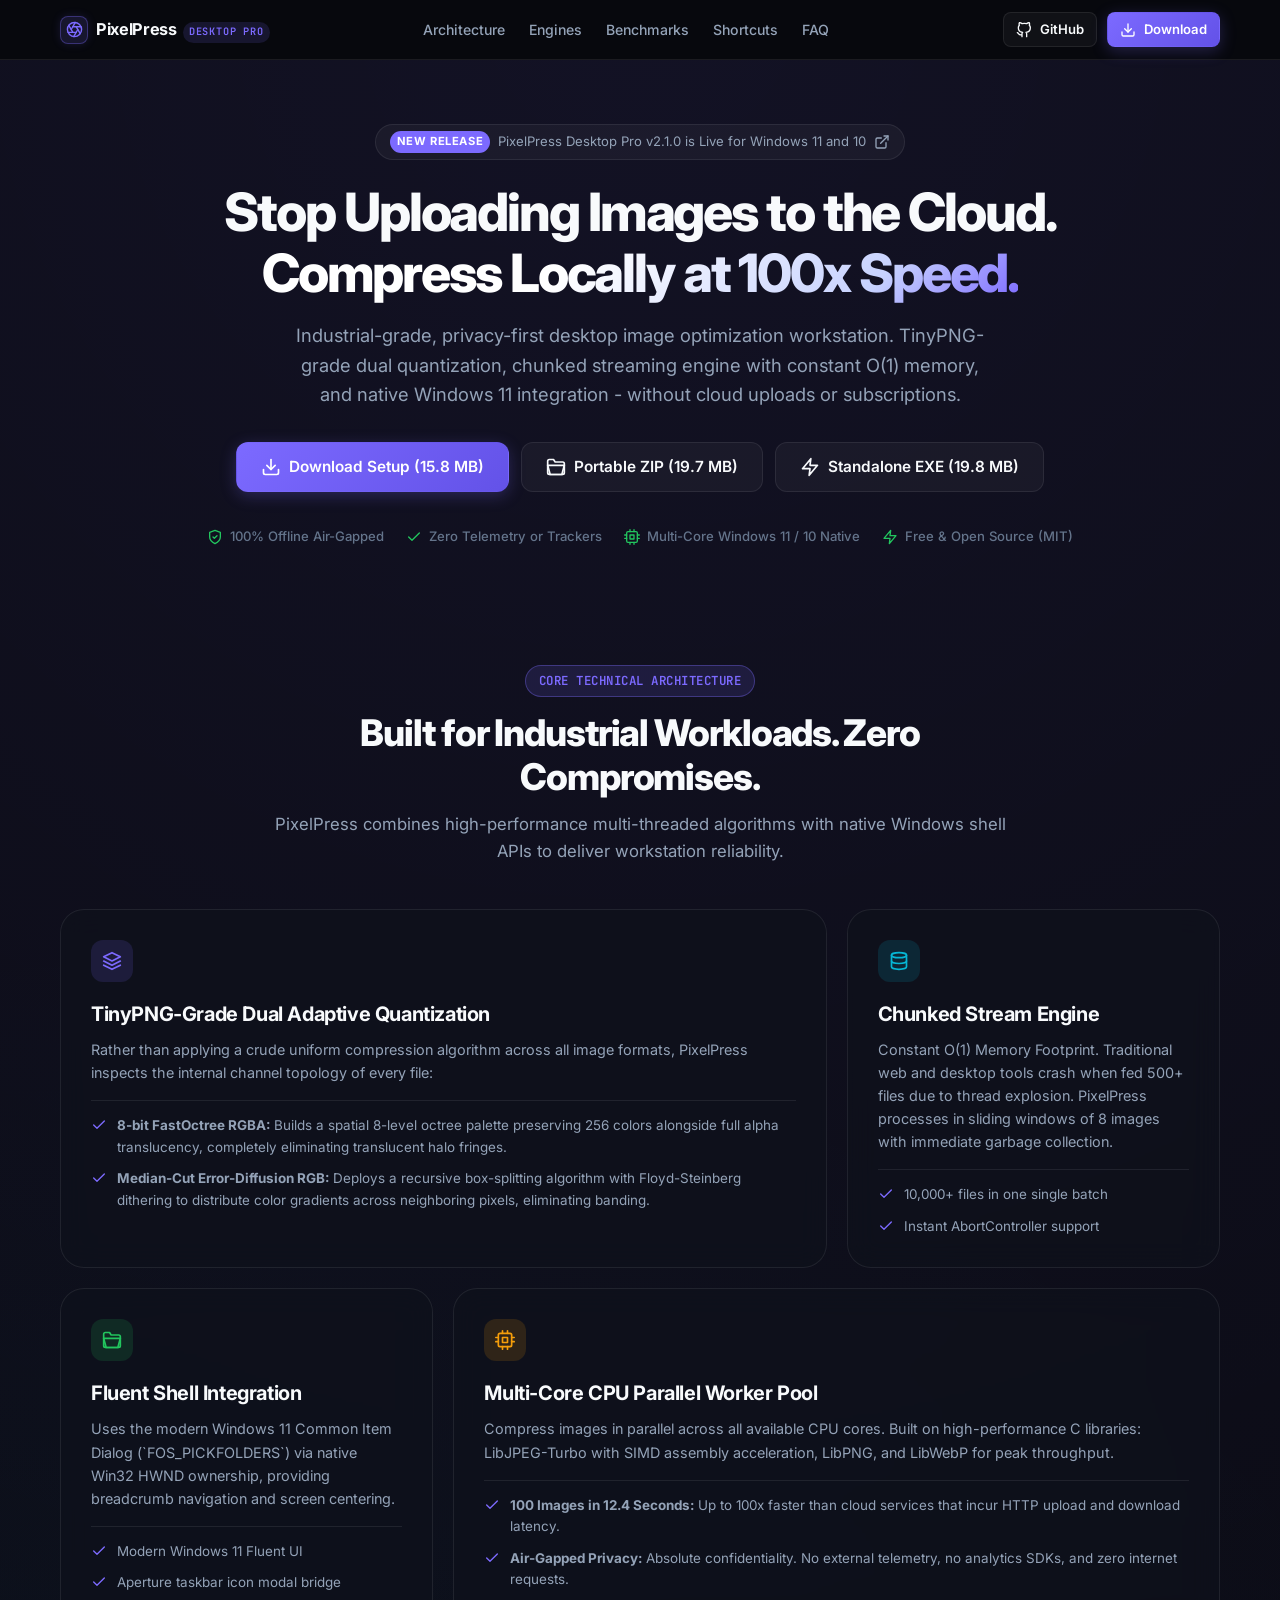
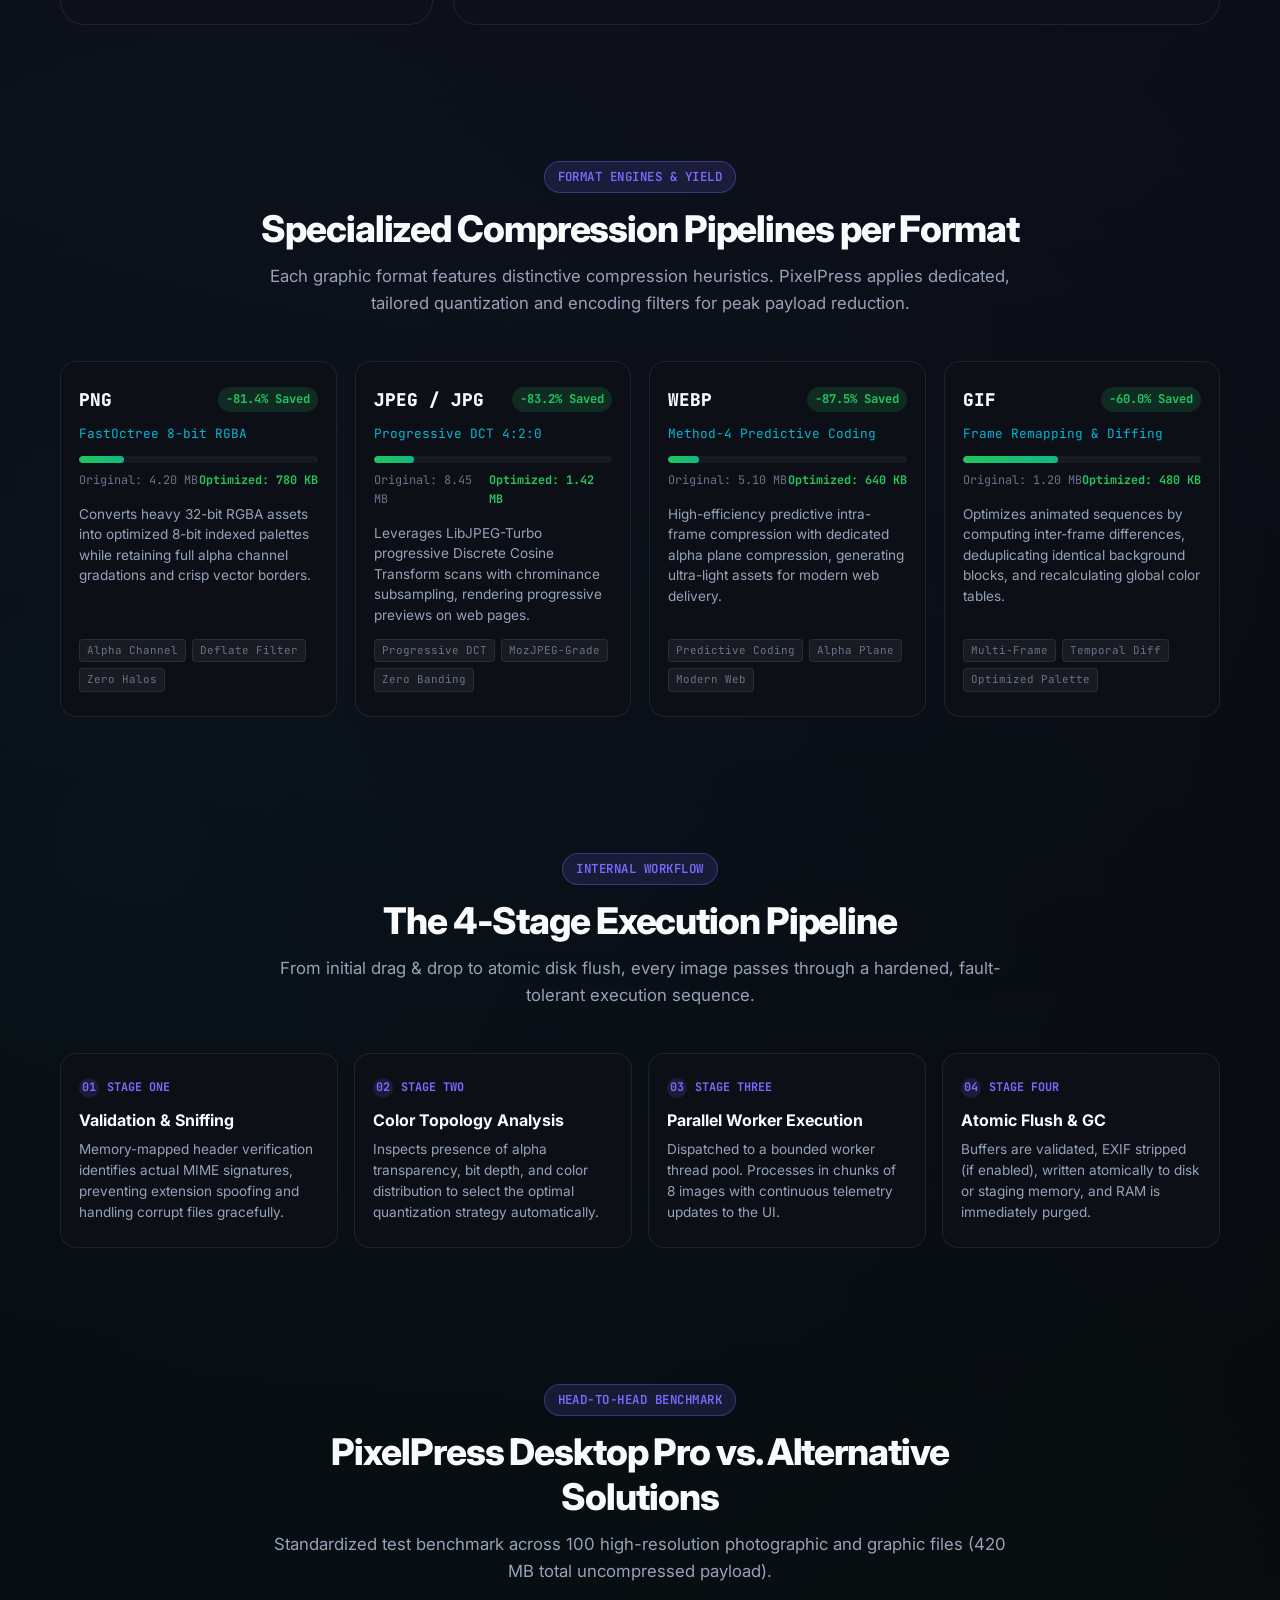
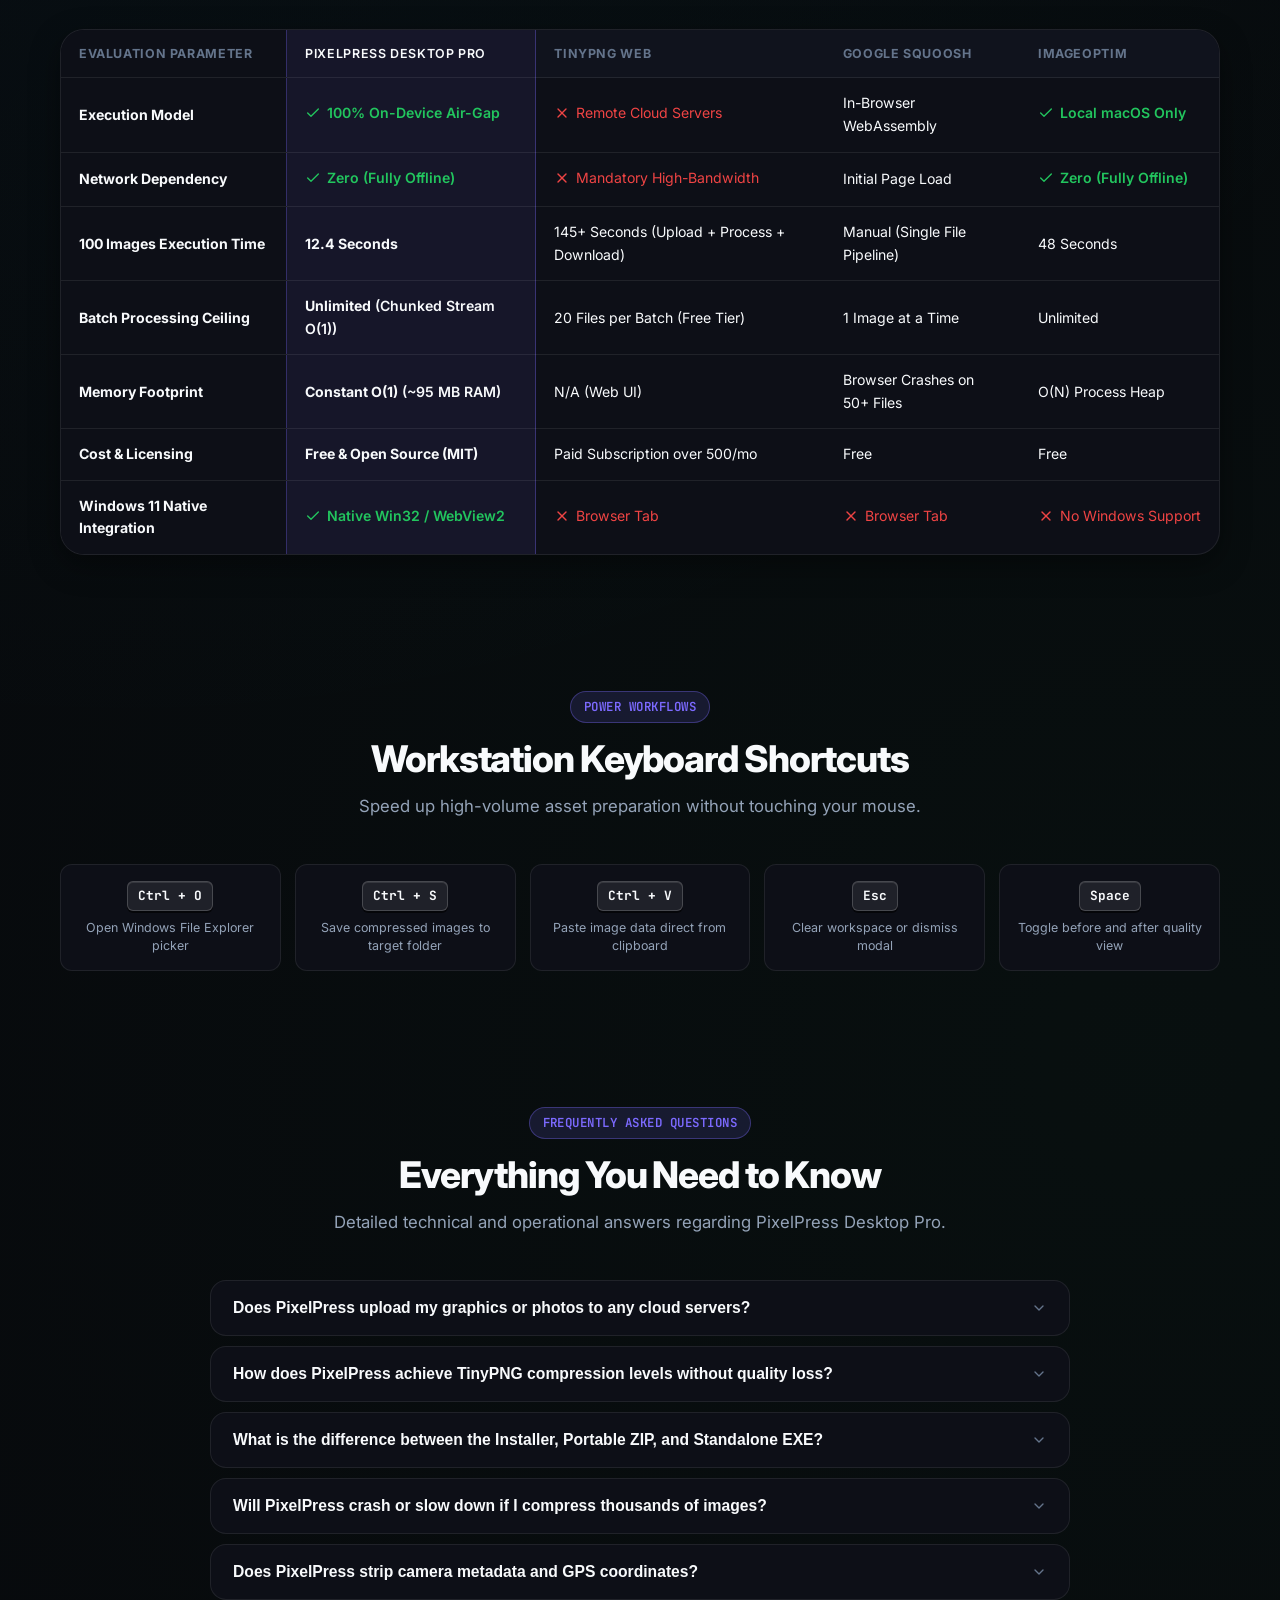
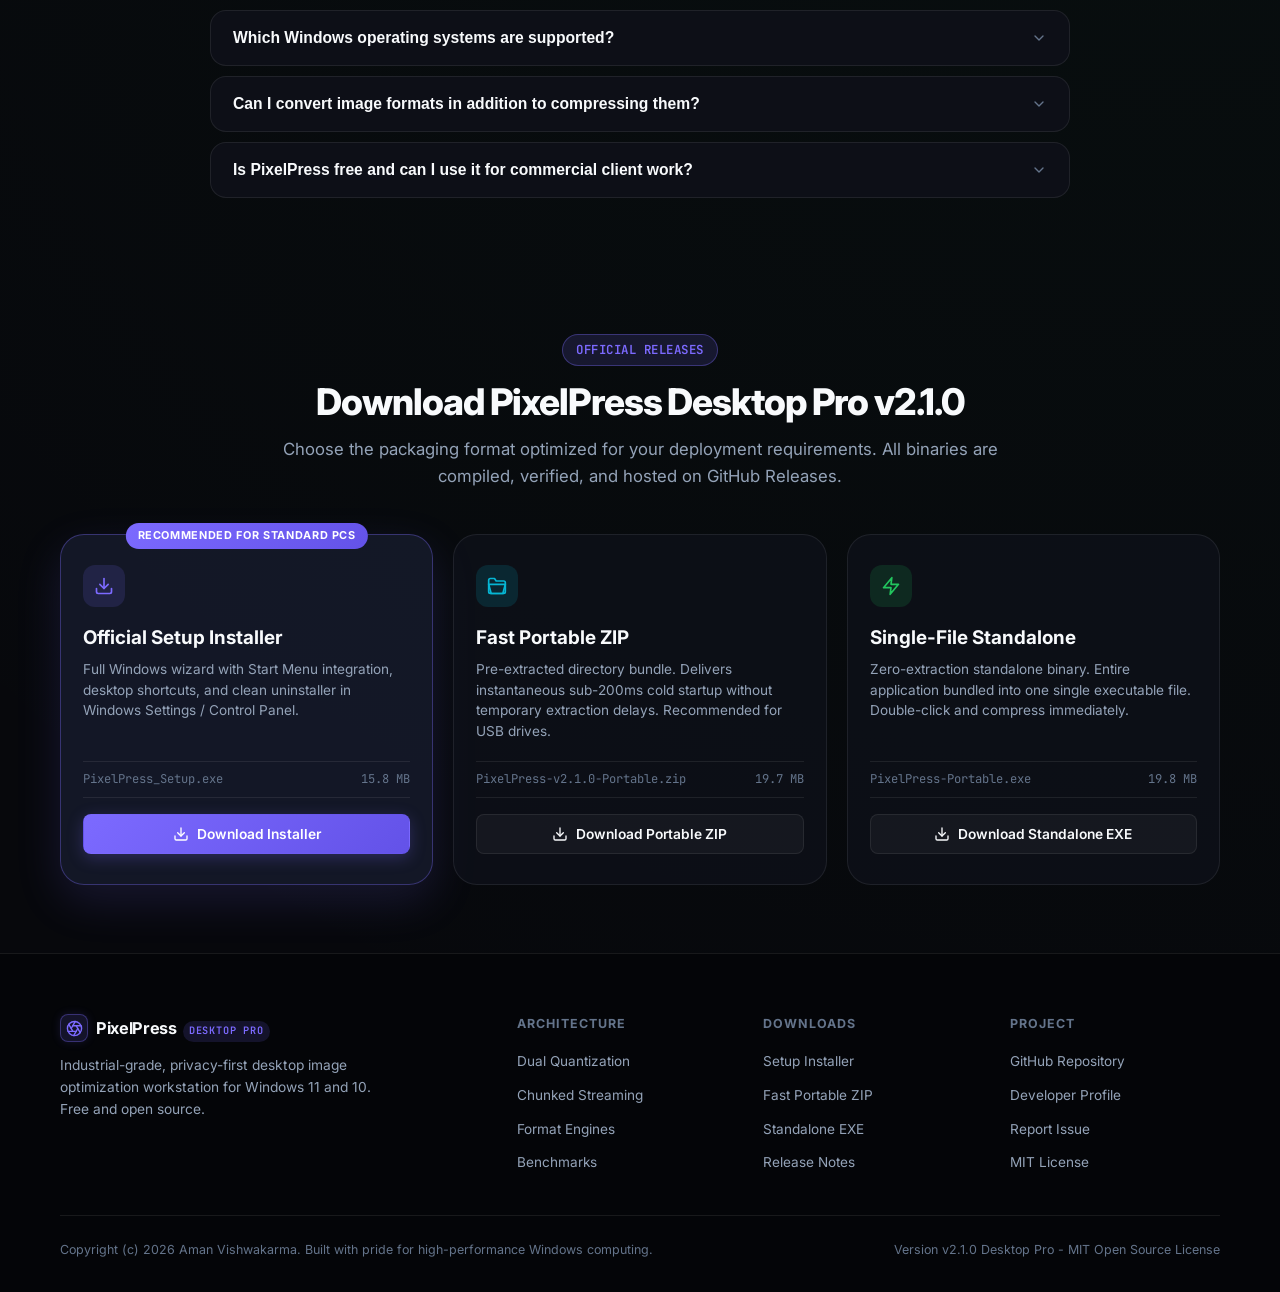
==== commit 03568370: "fix(docs): fix sticky mobile header, spacing collision, isolated table scroll with sticky column, an" ====
--- a/docs/index.html
+++ b/docs/index.html
@@ -112,6 +112,12 @@
         <polyline points="15 3 21 3 21 9"></polyline>
         <line x1="10" y1="14" x2="21" y2="3"></line>
       </symbol>
+
+      <!-- Chevrons Left Right (Swipe Indicator) -->
+      <symbol id="icon-chevrons-left-right" viewBox="0 0 24 24">
+        <polyline points="9 7 4 12 9 17"></polyline>
+        <polyline points="15 7 20 12 15 17"></polyline>
+      </symbol>
     </defs>
   </svg>
 
@@ -140,11 +146,11 @@
 
       <!-- Action Buttons (Proper spacing, Never touching FAQ) -->
       <div class="nav-actions">
-        <a href="https://github.com/BeginnerAman/PixelPress" target="_blank" rel="noopener" class="btn btn-secondary btn-sm">
+        <a href="https://github.com/BeginnerAman/PixelPress" target="_blank" rel="noopener" class="btn btn-secondary btn-sm btn-github">
           <svg class="lucide-icon sm"><use href="#icon-github"></use></svg>
           <span>GitHub</span>
         </a>
-        <a href="#download" class="btn btn-primary btn-sm">
+        <a href="#download" class="btn btn-primary btn-sm btn-download">
           <svg class="lucide-icon sm"><use href="#icon-download"></use></svg>
           <span>Download</span>
         </a>
@@ -458,7 +464,12 @@
         <p>Standardized test benchmark across 100 high-resolution photographic and graphic files (420 MB total uncompressed payload).</p>
       </div>
 
-      <!-- Desktop View: Full 5-Column Table -->
+      <!-- Full 5-Column Comparison Table (With Smooth Touch Scroll & Sticky First Column on Mobile) -->
+      <div class="table-scroll-hint">
+        <svg class="lucide-icon sm"><use href="#icon-chevrons-left-right"></use></svg>
+        <span>Swipe table horizontally to compare all platforms</span>
+      </div>
+
       <div class="benchmark-table-wrapper">
         <table class="benchmark-table">
           <thead>
@@ -524,69 +535,6 @@
         </table>
       </div>
 
-      <!-- Mobile View: Clean Native Cards (Zero Horizontal Scrolling) -->
-      <div class="benchmark-mobile-cards">
-        <!-- Card 1 -->
-        <div class="mobile-comp-card">
-          <div class="mobile-comp-header">100 Images Batch Processing Speed</div>
-          <div class="mobile-comp-row highlight">
-            <span class="mobile-comp-label">PixelPress Desktop Pro</span>
-            <span class="mobile-comp-val text-green" style="color: var(--accent-emerald);">12.4s (Multi-Core Local)</span>
-          </div>
-          <div class="mobile-comp-row">
-            <span class="mobile-comp-label">TinyPNG Cloud Web</span>
-            <span class="mobile-comp-val" style="color: #ef4444;">145s+ (Upload/Download)</span>
-          </div>
-          <div class="mobile-comp-row">
-            <span class="mobile-comp-label">ImageOptim (macOS)</span>
-            <span class="mobile-comp-val">48.0s</span>
-          </div>
-        </div>
-
-        <!-- Card 2 -->
-        <div class="mobile-comp-card">
-          <div class="mobile-comp-header">Privacy &amp; Data Security</div>
-          <div class="mobile-comp-row highlight">
-            <span class="mobile-comp-label">PixelPress Desktop Pro</span>
-            <span class="mobile-comp-val" style="color: var(--accent-emerald);">100% Offline Air-Gapped</span>
-          </div>
-          <div class="mobile-comp-row">
-            <span class="mobile-comp-label">TinyPNG Cloud Web</span>
-            <span class="mobile-comp-val" style="color: #ef4444;">Remote Third-Party Cloud</span>
-          </div>
-        </div>
-
-        <!-- Card 3 -->
-        <div class="mobile-comp-card">
-          <div class="mobile-comp-header">Batch Queue Limit</div>
-          <div class="mobile-comp-row highlight">
-            <span class="mobile-comp-label">PixelPress Desktop Pro</span>
-            <span class="mobile-comp-val" style="color: var(--accent-emerald);">Unlimited (Constant O(1))</span>
-          </div>
-          <div class="mobile-comp-row">
-            <span class="mobile-comp-label">TinyPNG Cloud Web</span>
-            <span class="mobile-comp-val" style="color: #ef4444;">20 Files per Batch Limit</span>
-          </div>
-          <div class="mobile-comp-row">
-            <span class="mobile-comp-label">Google Squoosh</span>
-            <span class="mobile-comp-val">1 Image at a Time</span>
-          </div>
-        </div>
-
-        <!-- Card 4 -->
-        <div class="mobile-comp-card">
-          <div class="mobile-comp-header">Cost &amp; Subscription Fees</div>
-          <div class="mobile-comp-row highlight">
-            <span class="mobile-comp-label">PixelPress Desktop Pro</span>
-            <span class="mobile-comp-val" style="color: var(--accent-emerald);">100% Free &amp; Open Source</span>
-          </div>
-          <div class="mobile-comp-row">
-            <span class="mobile-comp-label">TinyPNG Cloud Web</span>
-            <span class="mobile-comp-val" style="color: #ef4444;">Paid Subscription over 500</span>
-          </div>
-        </div>
-      </div>
-
     </div>
   </section>
 
@@ -634,14 +582,16 @@
       </div>
 
       <div class="faq-wrap">
-        <div class="faq-item active">
+        <div class="faq-item">
           <button class="faq-question">
             <span>Does PixelPress upload my graphics or photos to any cloud servers?</span>
             <svg class="lucide-icon sm faq-chevron"><use href="#icon-chevron-down"></use></svg>
           </button>
           <div class="faq-answer">
             <div class="faq-answer-inner">
-              Absolute zero. PixelPress contains zero external telemetry libraries, analytics beacons, or remote upload sockets. Every byte of image computation is executed locally on your PC's CPU using local C-compiled imaging libraries. You can run PixelPress on an entirely air-gapped machine without an internet connection.
+              <div class="faq-answer-content">
+                Absolute zero. PixelPress contains zero external telemetry libraries, analytics beacons, or remote upload sockets. Every byte of image computation is executed locally on your PC's CPU using local C-compiled imaging libraries. You can run PixelPress on an entirely air-gapped machine without an internet connection.
+              </div>
             </div>
           </div>
         </div>
@@ -653,7 +603,9 @@
           </button>
           <div class="faq-answer">
             <div class="faq-answer-inner">
-              PixelPress incorporates an adaptive dual-quantization pipeline. For RGBA images with alpha channels (such as transparent UI icons and logos), it deploys an 8-bit FastOctree clustering algorithm that crafts an optimal 256-color palette while preserving subtle transparency transitions. For continuous-tone RGB photos, it applies Median-Cut box-splitting with Floyd-Steinberg error-diffusion dithering to prevent gradient banding.
+              <div class="faq-answer-content">
+                PixelPress incorporates an adaptive dual-quantization pipeline. For RGBA images with alpha channels (such as transparent UI icons and logos), it deploys an 8-bit FastOctree clustering algorithm that crafts an optimal 256-color palette while preserving subtle transparency transitions. For continuous-tone RGB photos, it applies Median-Cut box-splitting with Floyd-Steinberg error-diffusion dithering to prevent gradient banding.
+              </div>
             </div>
           </div>
         </div>
@@ -665,7 +617,9 @@
           </button>
           <div class="faq-answer">
             <div class="faq-answer-inner">
-              The Official Setup Installer (PixelPress_Setup.exe) installs cleanly to Program Files with desktop shortcuts, Start Menu entries, and a Windows uninstaller. The Fast Portable ZIP provides a pre-extracted directory bundle offering the fastest sub-200ms cold startup without temporary file decompression. The Single-File Standalone EXE packages everything into one single executable file suitable for instant USB transfers.
+              <div class="faq-answer-content">
+                The Official Setup Installer (PixelPress_Setup.exe) installs cleanly to Program Files with desktop shortcuts, Start Menu entries, and a Windows uninstaller. The Fast Portable ZIP provides a pre-extracted directory bundle offering the fastest sub-200ms cold startup without temporary file decompression. The Single-File Standalone EXE packages everything into one single executable file suitable for instant USB transfers.
+              </div>
             </div>
           </div>
         </div>
@@ -677,7 +631,9 @@
           </button>
           <div class="faq-answer">
             <div class="faq-answer-inner">
-              No. PixelPress is architected with an industrial chunked streaming engine. Instead of buffering hundreds of image frames into memory simultaneously, images are queued and processed in sliding windows of 8 files. After each window completes, intermediate buffers and DOM blob URLs are immediately garbage-collected, maintaining a constant O(1) memory footprint regardless of queue size.
+              <div class="faq-answer-content">
+                No. PixelPress is architected with an industrial chunked streaming engine. Instead of buffering hundreds of image frames into memory simultaneously, images are queued and processed in sliding windows of 8 files. After each window completes, intermediate buffers and DOM blob URLs are immediately garbage-collected, maintaining a constant O(1) memory footprint regardless of queue size.
+              </div>
             </div>
           </div>
         </div>
@@ -689,7 +645,9 @@
           </button>
           <div class="faq-answer">
             <div class="faq-answer-inner">
-              Yes. PixelPress includes an optional metadata stripping toggle. When enabled, all EXIF blocks containing camera serial numbers, lens specifications, exposure settings, and sensitive GPS geolocation coordinates are stripped from the final output, safeguarding privacy before sharing.
+              <div class="faq-answer-content">
+                Yes. PixelPress includes an optional metadata stripping toggle. When enabled, all EXIF blocks containing camera serial numbers, lens specifications, exposure settings, and sensitive GPS geolocation coordinates are stripped from the final output, safeguarding privacy before sharing.
+              </div>
             </div>
           </div>
         </div>
@@ -701,7 +659,9 @@
           </button>
           <div class="faq-answer">
             <div class="faq-answer-inner">
-              PixelPress is fully certified for 64-bit Windows 11 and Windows 10. It utilizes the Microsoft Edge WebView2 Evergreen runtime which is pre-installed on modern Windows systems, eliminating the bloated memory overhead of Electron runtimes.
+              <div class="faq-answer-content">
+                PixelPress is fully certified for 64-bit Windows 11 and Windows 10. It utilizes the Microsoft Edge WebView2 Evergreen runtime which is pre-installed on modern Windows systems, eliminating the bloated memory overhead of Electron runtimes.
+              </div>
             </div>
           </div>
         </div>
@@ -713,7 +673,9 @@
           </button>
           <div class="faq-answer">
             <div class="faq-answer-inner">
-              Yes. PixelPress allows you to keep original formats (PNG stays PNG, JPEG stays JPEG) or convert the entire batch into modern WebP, optimized JPEG, or PNG with a single click before compressing.
+              <div class="faq-answer-content">
+                Yes. PixelPress allows you to keep original formats (PNG stays PNG, JPEG stays JPEG) or convert the entire batch into modern WebP, optimized JPEG, or PNG with a single click before compressing.
+              </div>
             </div>
           </div>
         </div>
@@ -725,7 +687,9 @@
           </button>
           <div class="faq-answer">
             <div class="faq-answer-inner">
-              PixelPress is 100% free and open-source software released under the permissive MIT License. You are free to use it for personal projects, commercial client deliverables, enterprise production workflows, and internal studio pipelines without any licensing fees.
+              <div class="faq-answer-content">
+                PixelPress is 100% free and open-source software released under the permissive MIT License. You are free to use it for personal projects, commercial client deliverables, enterprise production workflows, and internal studio pipelines without any licensing fees.
+              </div>
             </div>
           </div>
         </div>
--- a/docs/css/style.css
+++ b/docs/css/style.css
@@ -41,15 +41,18 @@
   --container-width: 1200px;
 }
 
-/* Base Reset */
+/* Base Reset & Zero Page Side-Scroll Guarantee */
 *, *::before, *::after {
   box-sizing: border-box;
   margin: 0;
   padding: 0;
 }
 
-html {
-  scroll-behavior: smooth;
+html, body {
+  width: 100%;
+  max-width: 100vw;
+  overflow-x: hidden;
+  position: relative;
   background-color: var(--bg-core);
   color: var(--text-main);
   font-family: var(--font-sans);
@@ -58,7 +61,6 @@
 }
 
 body {
-  overflow-x: hidden;
   line-height: 1.6;
   background:
     radial-gradient(circle at 50% 0%, rgba(124, 106, 255, 0.10) 0%, transparent 50%),
@@ -100,27 +102,29 @@
 /* Container */
 .container {
   max-width: var(--container-width);
+  width: 100%;
   margin: 0 auto;
-  padding: 0 24px;
-}
-
-/* -------------------------------------------------------------
-   Navigation Header (Clean Alignment, Zero Line-Breaks)
+  padding: 0 20px;
+}
+
+/* -------------------------------------------------------------
+   Navigation Header (100% Fixed/Sticky On Scroll, Clean Spacing)
    ------------------------------------------------------------- */
 header.navbar {
   position: sticky;
   top: 0;
-  z-index: 100;
+  z-index: 1000;
+  width: 100%;
   backdrop-filter: blur(20px);
   -webkit-backdrop-filter: blur(20px);
-  background: rgba(7, 8, 12, 0.88);
+  background: rgba(7, 8, 12, 0.90);
   border-bottom: 1px solid var(--border-subtle);
-  padding: 14px 0;
+  padding: 12px 0;
   transition: background 0.3s ease, border-color 0.3s ease;
 }
 
 header.navbar.scrolled {
-  background: rgba(7, 8, 12, 0.96);
+  background: rgba(7, 8, 12, 0.98);
   border-bottom-color: rgba(255, 255, 255, 0.12);
 }
 
@@ -128,21 +132,22 @@
   display: flex;
   align-items: center;
   justify-content: space-between;
+  width: 100%;
 }
 
 /* Brand Badge matching Desktop App */
 .brand-wrap {
   display: flex;
   align-items: center;
-  gap: 10px;
+  gap: 8px;
   text-decoration: none;
   color: var(--text-main);
   flex-shrink: 0;
 }
 
 .brand-badge {
-  width: 30px;
-  height: 30px;
+  width: 28px;
+  height: 28px;
   border-radius: var(--radius-sm);
   background: var(--accent-purple-soft);
   border: 1px solid var(--border-accent);
@@ -150,22 +155,24 @@
   align-items: center;
   justify-content: center;
   color: var(--accent-purple);
-  box-shadow: 0 0 12px rgba(124, 106, 255, 0.15);
+  box-shadow: 0 0 10px rgba(124, 106, 255, 0.15);
+  flex-shrink: 0;
 }
 
 .brand-badge svg {
-  width: 18px;
-  height: 18px;
+  width: 17px;
+  height: 17px;
 }
 
 .brand-details {
   display: flex;
   align-items: baseline;
-  gap: 8px;
+  gap: 6px;
+  white-space: nowrap;
 }
 
 .brand-title {
-  font-size: 1.05rem;
+  font-size: 1.02rem;
   font-weight: 700;
   letter-spacing: -0.02em;
   color: var(--text-main);
@@ -173,13 +180,13 @@
 
 .brand-subtitle {
   font-family: var(--font-mono);
-  font-size: 0.68rem;
+  font-size: 0.64rem;
   font-weight: 600;
   text-transform: uppercase;
   letter-spacing: 0.08em;
   color: var(--accent-purple);
   background: var(--accent-purple-soft);
-  padding: 2px 7px;
+  padding: 2px 6px;
   border-radius: var(--radius-full);
 }
 
@@ -187,7 +194,7 @@
 .nav-links {
   display: flex;
   align-items: center;
-  gap: 26px;
+  gap: 24px;
   list-style: none;
   margin: 0 auto;
 }
@@ -209,9 +216,9 @@
 .nav-actions {
   display: flex;
   align-items: center;
-  gap: 12px;
+  gap: 10px;
   flex-shrink: 0;
-  margin-left: 28px;
+  margin-left: 20px;
 }
 
 /* Button System */
@@ -220,9 +227,9 @@
   align-items: center;
   justify-content: center;
   gap: 8px;
-  padding: 9px 18px;
+  padding: 8px 16px;
   border-radius: var(--radius-sm);
-  font-size: 0.88rem;
+  font-size: 0.86rem;
   font-weight: 600;
   text-decoration: none;
   cursor: pointer;
@@ -257,26 +264,27 @@
 }
 
 .btn-sm {
-  padding: 6px 14px;
+  padding: 6px 12px;
   font-size: 0.82rem;
 }
 
 .btn-lg {
-  padding: 13px 26px;
-  font-size: 0.98rem;
+  padding: 12px 24px;
+  font-size: 0.96rem;
   border-radius: var(--radius-md);
 }
 
 /* Section Shared Spacing */
 .section {
-  padding: 72px 0;
+  padding: 68px 0;
   position: relative;
+  width: 100%;
 }
 
 .section-head {
   text-align: center;
   max-width: 760px;
-  margin: 0 auto 46px auto;
+  margin: 0 auto 44px auto;
 }
 
 .section-pill {
@@ -290,13 +298,13 @@
   color: var(--accent-purple);
   font-size: 0.78rem;
   font-weight: 600;
-  margin-bottom: 16px;
+  margin-bottom: 14px;
   font-family: var(--font-mono);
   letter-spacing: 0.04em;
 }
 
 .section-head h2 {
-  font-size: clamp(1.8rem, 4vw, 2.35rem);
+  font-size: clamp(1.75rem, 4vw, 2.3rem);
   font-weight: 800;
   letter-spacing: -0.03em;
   margin-bottom: 12px;
@@ -305,7 +313,7 @@
 
 .section-head p {
   color: var(--text-muted);
-  font-size: clamp(0.92rem, 2vw, 1.05rem);
+  font-size: clamp(0.9rem, 2vw, 1.05rem);
   line-height: 1.6;
 }
 
@@ -313,24 +321,26 @@
    Hero Section (Featherweight, Fluid Typography)
    ------------------------------------------------------------- */
 .hero-section {
-  padding: 68px 0 54px 0;
+  padding: 64px 0 50px 0;
   text-align: center;
   position: relative;
+  width: 100%;
 }
 
 .hero-pill {
   display: inline-flex;
   align-items: center;
-  gap: 10px;
-  padding: 6px 16px;
+  gap: 8px;
+  padding: 6px 14px;
   border-radius: var(--radius-full);
   background: rgba(255, 255, 255, 0.04);
   border: 1px solid var(--border-subtle);
   color: var(--text-muted);
-  font-size: 0.84rem;
-  margin-bottom: 24px;
+  font-size: 0.82rem;
+  margin-bottom: 22px;
   transition: all 0.2s ease;
   text-decoration: none;
+  max-width: 100%;
 }
 
 .hero-pill:hover {
@@ -342,20 +352,21 @@
 .hero-pill .pill-tag {
   background: var(--accent-purple);
   color: #ffffff;
-  padding: 2px 8px;
+  padding: 2px 7px;
   border-radius: var(--radius-full);
-  font-size: 0.72rem;
+  font-size: 0.7rem;
   font-weight: 700;
   letter-spacing: 0.05em;
+  flex-shrink: 0;
 }
 
 .hero-title {
-  font-size: clamp(2rem, 5vw, 3.4rem);
+  font-size: clamp(1.95rem, 5vw, 3.3rem);
   font-weight: 800;
   letter-spacing: -0.04em;
   line-height: 1.15;
-  max-width: 940px;
-  margin: 0 auto 20px auto;
+  max-width: 920px;
+  margin: 0 auto 18px auto;
 }
 
 .hero-title .text-gradient {
@@ -365,10 +376,10 @@
 }
 
 .hero-subtitle {
-  font-size: clamp(0.96rem, 2vw, 1.18rem);
-  color: var(--text-muted);
-  max-width: 720px;
-  margin: 0 auto 34px auto;
+  font-size: clamp(0.95rem, 2vw, 1.15rem);
+  color: var(--text-muted);
+  max-width: 700px;
+  margin: 0 auto 32px auto;
   line-height: 1.6;
 }
 
@@ -376,19 +387,19 @@
   display: flex;
   align-items: center;
   justify-content: center;
-  gap: 14px;
+  gap: 12px;
   flex-wrap: wrap;
-  margin-bottom: 30px;
+  margin-bottom: 28px;
 }
 
 .hero-trust-bar {
   display: flex;
   align-items: center;
   justify-content: center;
-  gap: 24px;
+  gap: 22px;
   flex-wrap: wrap;
   color: var(--text-dim);
-  font-size: 0.84rem;
+  font-size: 0.82rem;
   font-weight: 500;
   padding-top: 6px;
 }
@@ -396,7 +407,7 @@
 .trust-item {
   display: flex;
   align-items: center;
-  gap: 8px;
+  gap: 7px;
 }
 
 .trust-item svg {
@@ -409,14 +420,14 @@
 .bento-grid {
   display: grid;
   grid-template-columns: repeat(12, 1fr);
-  gap: 22px;
+  gap: 20px;
 }
 
 .bento-card {
   background: var(--bg-card);
   border: 1px solid var(--border-subtle);
   border-radius: var(--radius-xl);
-  padding: 32px;
+  padding: 30px;
   backdrop-filter: blur(14px);
   -webkit-backdrop-filter: blur(14px);
   transition: all 0.25s ease;
@@ -437,15 +448,15 @@
 .bento-card.col-12 { grid-column: span 12; }
 
 .bento-icon-box {
-  width: 44px;
-  height: 44px;
+  width: 42px;
+  height: 42px;
   border-radius: var(--radius-md);
   background: var(--accent-purple-soft);
   color: var(--accent-purple);
   display: flex;
   align-items: center;
   justify-content: center;
-  margin-bottom: 18px;
+  margin-bottom: 16px;
 }
 
 .bento-card.cyan .bento-icon-box {
@@ -464,17 +475,17 @@
 }
 
 .bento-title {
-  font-size: 1.28rem;
+  font-size: 1.25rem;
   font-weight: 700;
   letter-spacing: -0.02em;
-  margin-bottom: 10px;
+  margin-bottom: 8px;
 }
 
 .bento-desc {
   color: var(--text-muted);
-  font-size: 0.92rem;
+  font-size: 0.9rem;
   line-height: 1.6;
-  margin-bottom: 18px;
+  margin-bottom: 16px;
 }
 
 .bento-tech-list {
@@ -483,14 +494,14 @@
   flex-direction: column;
   gap: 10px;
   border-top: 1px solid var(--border-subtle);
-  padding-top: 16px;
+  padding-top: 14px;
 }
 
 .bento-tech-item {
   display: flex;
   align-items: flex-start;
   gap: 10px;
-  font-size: 0.85rem;
+  font-size: 0.84rem;
   color: var(--text-muted);
 }
 
@@ -505,14 +516,14 @@
 .format-grid {
   display: grid;
   grid-template-columns: repeat(4, 1fr);
-  gap: 20px;
+  gap: 18px;
 }
 
 .format-card {
   background: var(--bg-surface);
   border: 1px solid var(--border-subtle);
   border-radius: var(--radius-lg);
-  padding: 26px 20px;
+  padding: 24px 18px;
   display: flex;
   flex-direction: column;
   transition: all 0.2s ease;
@@ -528,19 +539,19 @@
   display: flex;
   align-items: center;
   justify-content: space-between;
-  margin-bottom: 12px;
+  margin-bottom: 10px;
 }
 
 .format-name {
   font-family: var(--font-mono);
-  font-size: 1.15rem;
+  font-size: 1.1rem;
   font-weight: 800;
   color: var(--text-main);
 }
 
 .format-ratio {
   font-family: var(--font-mono);
-  font-size: 0.78rem;
+  font-size: 0.76rem;
   font-weight: 700;
   padding: 3px 8px;
   border-radius: var(--radius-full);
@@ -549,19 +560,18 @@
 }
 
 .format-algo {
-  font-size: 0.82rem;
+  font-size: 0.8rem;
   color: var(--accent-cyan);
   font-family: var(--font-mono);
-  margin-bottom: 14px;
-}
-
-/* Visual File Reduction Progress Bar */
+  margin-bottom: 12px;
+}
+
 .size-bar-container {
   background: rgba(255, 255, 255, 0.05);
   border-radius: var(--radius-full);
-  height: 8px;
+  height: 7px;
   overflow: hidden;
-  margin-bottom: 10px;
+  margin-bottom: 8px;
   position: relative;
 }
 
@@ -576,8 +586,8 @@
   justify-content: space-between;
   align-items: center;
   font-family: var(--font-mono);
-  font-size: 0.76rem;
-  margin-bottom: 16px;
+  font-size: 0.74rem;
+  margin-bottom: 14px;
 }
 
 .size-val-orig {
@@ -590,10 +600,10 @@
 }
 
 .format-desc {
-  font-size: 0.86rem;
+  font-size: 0.85rem;
   color: var(--text-muted);
   line-height: 1.5;
-  margin-bottom: 16px;
+  margin-bottom: 14px;
   flex-grow: 1;
 }
 
@@ -604,7 +614,7 @@
 }
 
 .format-tag {
-  font-size: 0.7rem;
+  font-size: 0.68rem;
   font-family: var(--font-mono);
   background: rgba(255, 255, 255, 0.05);
   border: 1px solid var(--border-subtle);
@@ -619,30 +629,30 @@
 .pipeline-grid {
   display: grid;
   grid-template-columns: repeat(4, 1fr);
-  gap: 18px;
+  gap: 16px;
 }
 
 .pipeline-step {
   background: var(--bg-surface);
   border: 1px solid var(--border-subtle);
   border-radius: var(--radius-lg);
-  padding: 26px 20px;
+  padding: 24px 18px;
 }
 
 .pipeline-num {
   font-family: var(--font-mono);
-  font-size: 0.75rem;
+  font-size: 0.74rem;
   font-weight: 700;
   color: var(--accent-purple);
-  margin-bottom: 12px;
+  margin-bottom: 10px;
   display: flex;
   align-items: center;
   gap: 8px;
 }
 
 .pipeline-num span {
-  width: 22px;
-  height: 22px;
+  width: 20px;
+  height: 20px;
   border-radius: 50%;
   background: var(--accent-purple-soft);
   display: inline-flex;
@@ -651,47 +661,74 @@
 }
 
 .pipeline-step h4 {
-  font-size: 1.05rem;
-  font-weight: 700;
-  margin-bottom: 8px;
+  font-size: 1rem;
+  font-weight: 700;
+  margin-bottom: 6px;
 }
 
 .pipeline-step p {
   color: var(--text-muted);
-  font-size: 0.86rem;
+  font-size: 0.85rem;
   line-height: 1.55;
 }
 
 /* -------------------------------------------------------------
-   Comparative Benchmarks (Desktop Table + Mobile Native Cards)
-   ------------------------------------------------------------- */
+   Comparative Benchmark Table (Clean Isolated Horizontal Scroll)
+   ------------------------------------------------------------- */
+.table-scroll-hint {
+  display: none;
+  align-items: center;
+  gap: 6px;
+  font-size: 0.76rem;
+  color: var(--accent-cyan);
+  font-family: var(--font-mono);
+  margin-bottom: 10px;
+}
+
 .benchmark-table-wrapper {
+  width: 100%;
+  max-width: 100%;
   overflow-x: auto;
+  -webkit-overflow-scrolling: touch;
+  overscroll-behavior-x: contain;
   border: 1px solid var(--border-subtle);
   border-radius: var(--radius-xl);
   background: var(--bg-surface);
+  box-shadow: 0 10px 30px rgba(0, 0, 0, 0.4);
 }
 
 .benchmark-table {
   width: 100%;
+  min-width: 660px;
   border-collapse: collapse;
   text-align: left;
-  font-size: 0.9rem;
+  font-size: 0.88rem;
 }
 
 .benchmark-table th,
 .benchmark-table td {
-  padding: 16px 22px;
+  padding: 14px 18px;
   border-bottom: 1px solid var(--border-subtle);
 }
 
 .benchmark-table th {
-  background: rgba(16, 20, 30, 0.9);
-  font-size: 0.8rem;
+  background: rgba(16, 20, 30, 0.95);
+  font-size: 0.78rem;
   font-weight: 700;
   text-transform: uppercase;
   letter-spacing: 0.05em;
   color: var(--text-dim);
+  white-space: nowrap;
+}
+
+/* Sticky first column so feature parameter remains visible while swiping on mobile */
+.benchmark-table th:first-child,
+.benchmark-table td:first-child {
+  position: sticky;
+  left: 0;
+  background: #0d0f17;
+  z-index: 2;
+  box-shadow: 2px 0 8px rgba(0, 0, 0, 0.4);
 }
 
 .benchmark-table th.highlight-col,
@@ -713,6 +750,7 @@
   gap: 6px;
   color: var(--accent-emerald);
   font-weight: 600;
+  white-space: nowrap;
 }
 
 .cross-pill {
@@ -720,55 +758,7 @@
   align-items: center;
   gap: 6px;
   color: #ef4444;
-}
-
-/* Mobile Native Comparison Cards (Hidden on Desktop, Visible on Mobile) */
-.benchmark-mobile-cards {
-  display: none;
-  flex-direction: column;
-  gap: 14px;
-}
-
-.mobile-comp-card {
-  background: var(--bg-surface);
-  border: 1px solid var(--border-subtle);
-  border-radius: var(--radius-md);
-  padding: 18px 16px;
-}
-
-.mobile-comp-header {
-  font-size: 0.94rem;
-  font-weight: 700;
-  color: var(--text-main);
-  margin-bottom: 12px;
-  padding-bottom: 8px;
-  border-bottom: 1px solid var(--border-subtle);
-}
-
-.mobile-comp-row {
-  display: flex;
-  justify-content: space-between;
-  align-items: center;
-  padding: 6px 0;
-  font-size: 0.85rem;
-}
-
-.mobile-comp-row.highlight {
-  background: rgba(124, 106, 255, 0.08);
-  padding: 8px 10px;
-  border-radius: 6px;
-  margin: 4px 0 8px 0;
-  border-left: 3px solid var(--accent-purple);
-}
-
-.mobile-comp-label {
-  color: var(--text-dim);
-  font-size: 0.8rem;
-}
-
-.mobile-comp-val {
-  font-weight: 600;
-  text-align: right;
+  white-space: nowrap;
 }
 
 /* -------------------------------------------------------------
@@ -784,19 +774,19 @@
   background: var(--bg-surface);
   border: 1px solid var(--border-subtle);
   border-radius: var(--radius-md);
-  padding: 18px 14px;
+  padding: 16px 12px;
   text-align: center;
   display: flex;
   flex-direction: column;
   align-items: center;
-  gap: 10px;
+  gap: 8px;
 }
 
 kbd {
   display: inline-block;
-  padding: 5px 11px;
+  padding: 4px 10px;
   font-family: var(--font-mono);
-  font-size: 0.82rem;
+  font-size: 0.8rem;
   font-weight: 700;
   color: var(--text-main);
   background: rgba(255, 255, 255, 0.08);
@@ -806,20 +796,20 @@
 }
 
 .shortcut-label {
-  font-size: 0.8rem;
+  font-size: 0.78rem;
   color: var(--text-muted);
   line-height: 1.4;
 }
 
 /* -------------------------------------------------------------
-   FAQ Accordion (Hardware-Accelerated CSS Grid Animation)
+   FAQ Accordion (100% Weightless, Zero-Lag, Instant 60 FPS)
    ------------------------------------------------------------- */
 .faq-wrap {
   max-width: 860px;
   margin: 0 auto;
   display: flex;
   flex-direction: column;
-  gap: 12px;
+  gap: 10px;
 }
 
 .faq-item {
@@ -827,7 +817,7 @@
   border: 1px solid var(--border-subtle);
   border-radius: var(--radius-lg);
   overflow: hidden;
-  transition: border-color 0.2s ease;
+  transition: border-color 0.15s ease;
 }
 
 .faq-item.active {
@@ -837,11 +827,11 @@
 .faq-question {
   width: 100%;
   text-align: left;
-  padding: 18px 24px;
+  padding: 18px 22px;
   background: transparent;
   border: none;
   color: var(--text-main);
-  font-size: 1rem;
+  font-size: 0.98rem;
   font-weight: 600;
   display: flex;
   align-items: center;
@@ -853,7 +843,7 @@
 }
 
 .faq-chevron {
-  transition: transform 0.22s cubic-bezier(0.16, 1, 0.3, 1);
+  transition: transform 0.18s cubic-bezier(0.16, 1, 0.3, 1);
   color: var(--text-dim);
   flex-shrink: 0;
   margin-left: 12px;
@@ -864,11 +854,11 @@
   color: var(--accent-purple);
 }
 
-/* Butter-Smooth CSS Grid Animation */
+/* Grid Template Rows Transition (Fixed Content Padding = ZERO Jank) */
 .faq-answer {
   display: grid;
   grid-template-rows: 0fr;
-  transition: grid-template-rows 0.22s cubic-bezier(0.16, 1, 0.3, 1);
+  transition: grid-template-rows 0.18s cubic-bezier(0.16, 1, 0.3, 1);
 }
 
 .faq-item.active .faq-answer {
@@ -877,15 +867,14 @@
 
 .faq-answer-inner {
   overflow: hidden;
-  color: var(--text-muted);
-  font-size: 0.92rem;
+  min-height: 0;
+}
+
+.faq-answer-content {
+  padding: 0 22px 18px 22px;
+  color: var(--text-muted);
+  font-size: 0.9rem;
   line-height: 1.65;
-  padding: 0 24px;
-  transition: padding-bottom 0.22s ease;
-}
-
-.faq-item.active .faq-answer-inner {
-  padding-bottom: 20px;
 }
 
 /* -------------------------------------------------------------
@@ -894,14 +883,14 @@
 .download-hub-grid {
   display: grid;
   grid-template-columns: repeat(3, 1fr);
-  gap: 22px;
+  gap: 20px;
 }
 
 .download-hub-card {
   background: var(--bg-card);
   border: 1px solid var(--border-subtle);
   border-radius: var(--radius-xl);
-  padding: 32px 24px;
+  padding: 30px 22px;
   display: flex;
   flex-direction: column;
   position: relative;
@@ -921,9 +910,9 @@
   transform: translateX(-50%);
   background: linear-gradient(135deg, var(--accent-purple) 0%, #6352e8 100%);
   color: #ffffff;
-  padding: 4px 13px;
+  padding: 4px 12px;
   border-radius: var(--radius-full);
-  font-size: 0.7rem;
+  font-size: 0.68rem;
   font-weight: 700;
   letter-spacing: 0.06em;
   text-transform: uppercase;
@@ -936,28 +925,28 @@
 }
 
 .download-icon-box {
-  width: 44px;
-  height: 44px;
+  width: 42px;
+  height: 42px;
   border-radius: var(--radius-md);
   background: var(--accent-purple-soft);
   color: var(--accent-purple);
   display: flex;
   align-items: center;
   justify-content: center;
-  margin-bottom: 18px;
+  margin-bottom: 16px;
 }
 
 .download-hub-card h3 {
-  font-size: 1.2rem;
+  font-size: 1.18rem;
   font-weight: 700;
   margin-bottom: 6px;
 }
 
 .download-hub-card p {
   color: var(--text-muted);
-  font-size: 0.86rem;
+  font-size: 0.85rem;
   line-height: 1.5;
-  margin-bottom: 22px;
+  margin-bottom: 20px;
   flex-grow: 1;
 }
 
@@ -965,13 +954,13 @@
   display: flex;
   justify-content: space-between;
   align-items: center;
-  padding: 10px 0;
+  padding: 8px 0;
   border-top: 1px solid var(--border-subtle);
   border-bottom: 1px solid var(--border-subtle);
   font-family: var(--font-mono);
-  font-size: 0.78rem;
+  font-size: 0.76rem;
   color: var(--text-dim);
-  margin-bottom: 18px;
+  margin-bottom: 16px;
 }
 
 /* -------------------------------------------------------------
@@ -980,44 +969,44 @@
 footer.site-footer {
   background: #040508;
   border-top: 1px solid var(--border-subtle);
-  padding: 64px 0 34px 0;
+  padding: 60px 0 32px 0;
 }
 
 .footer-grid {
   display: grid;
   grid-template-columns: 2fr 1fr 1fr 1fr;
-  gap: 40px;
-  margin-bottom: 44px;
+  gap: 36px;
+  margin-bottom: 40px;
 }
 
 .footer-brand p {
   color: var(--text-muted);
-  font-size: 0.88rem;
+  font-size: 0.86rem;
   line-height: 1.6;
   max-width: 320px;
-  margin-top: 14px;
+  margin-top: 12px;
 }
 
 .footer-col h5 {
-  font-size: 0.8rem;
+  font-size: 0.78rem;
   font-weight: 700;
   text-transform: uppercase;
   letter-spacing: 0.08em;
   color: var(--text-dim);
-  margin-bottom: 16px;
+  margin-bottom: 14px;
 }
 
 .footer-col ul {
   list-style: none;
   display: flex;
   flex-direction: column;
-  gap: 10px;
+  gap: 8px;
 }
 
 .footer-col a {
   color: var(--text-muted);
   text-decoration: none;
-  font-size: 0.86rem;
+  font-size: 0.85rem;
   transition: color 0.2s ease;
 }
 
@@ -1029,19 +1018,19 @@
   display: flex;
   align-items: center;
   justify-content: space-between;
-  padding-top: 26px;
+  padding-top: 24px;
   border-top: 1px solid var(--border-subtle);
   color: var(--text-dim);
-  font-size: 0.8rem;
+  font-size: 0.78rem;
   flex-wrap: wrap;
-  gap: 14px;
+  gap: 12px;
 }
 
 /* -------------------------------------------------------------
    Tablet & Mobile Responsiveness
    ------------------------------------------------------------- */
 @media (max-width: 1024px) {
-  .section { padding: 56px 0; }
+  .section { padding: 52px 0; }
   .bento-card.col-8 { grid-column: span 12; }
   .bento-card.col-4 { grid-column: span 12; }
   .bento-card.col-6 { grid-column: span 12; }
@@ -1054,30 +1043,48 @@
 }
 
 @media (max-width: 768px) {
+  /* Mobile Header Spacing Fix: Hide Secondary GitHub text button, Keep Download button */
   .nav-links { display: none; }
-  .nav-actions { margin-left: auto; }
-  .section { padding: 46px 0; }
-  .hero-section { padding: 46px 0 36px 0; }
+  .nav-actions { margin-left: auto; gap: 8px; }
+  .nav-actions .btn-github { display: none; }
+  .nav-actions .btn-download {
+    padding: 6px 12px;
+    font-size: 0.8rem;
+  }
+
+  .brand-details {
+    gap: 5px;
+  }
+  .brand-title {
+    font-size: 0.94rem;
+  }
+  .brand-subtitle {
+    font-size: 0.6rem;
+    padding: 1px 5px;
+  }
+
+  .section { padding: 44px 0; }
+  .hero-section { padding: 40px 0 32px 0; }
   .hero-cta-group {
     flex-direction: column;
     width: 100%;
-    gap: 12px;
+    gap: 10px;
   }
   .hero-cta-group .btn {
     width: 100%;
   }
   .hero-trust-bar {
     flex-direction: column;
-    gap: 10px;
+    gap: 8px;
     align-items: center;
   }
-  /* Switch Desktop Table to Mobile Native Comparison Cards */
-  .benchmark-table-wrapper { display: none; }
-  .benchmark-mobile-cards { display: flex; }
+
+  /* Show swipe hint pill on mobile */
+  .table-scroll-hint { display: inline-flex; }
 
   .format-grid { grid-template-columns: 1fr; }
   .pipeline-grid { grid-template-columns: 1fr; }
   .shortcuts-grid { grid-template-columns: 1fr 1fr; }
-  .footer-grid { grid-template-columns: 1fr; gap: 28px; }
+  .footer-grid { grid-template-columns: 1fr; gap: 26px; }
   .footer-bottom { flex-direction: column; align-items: flex-start; }
 }
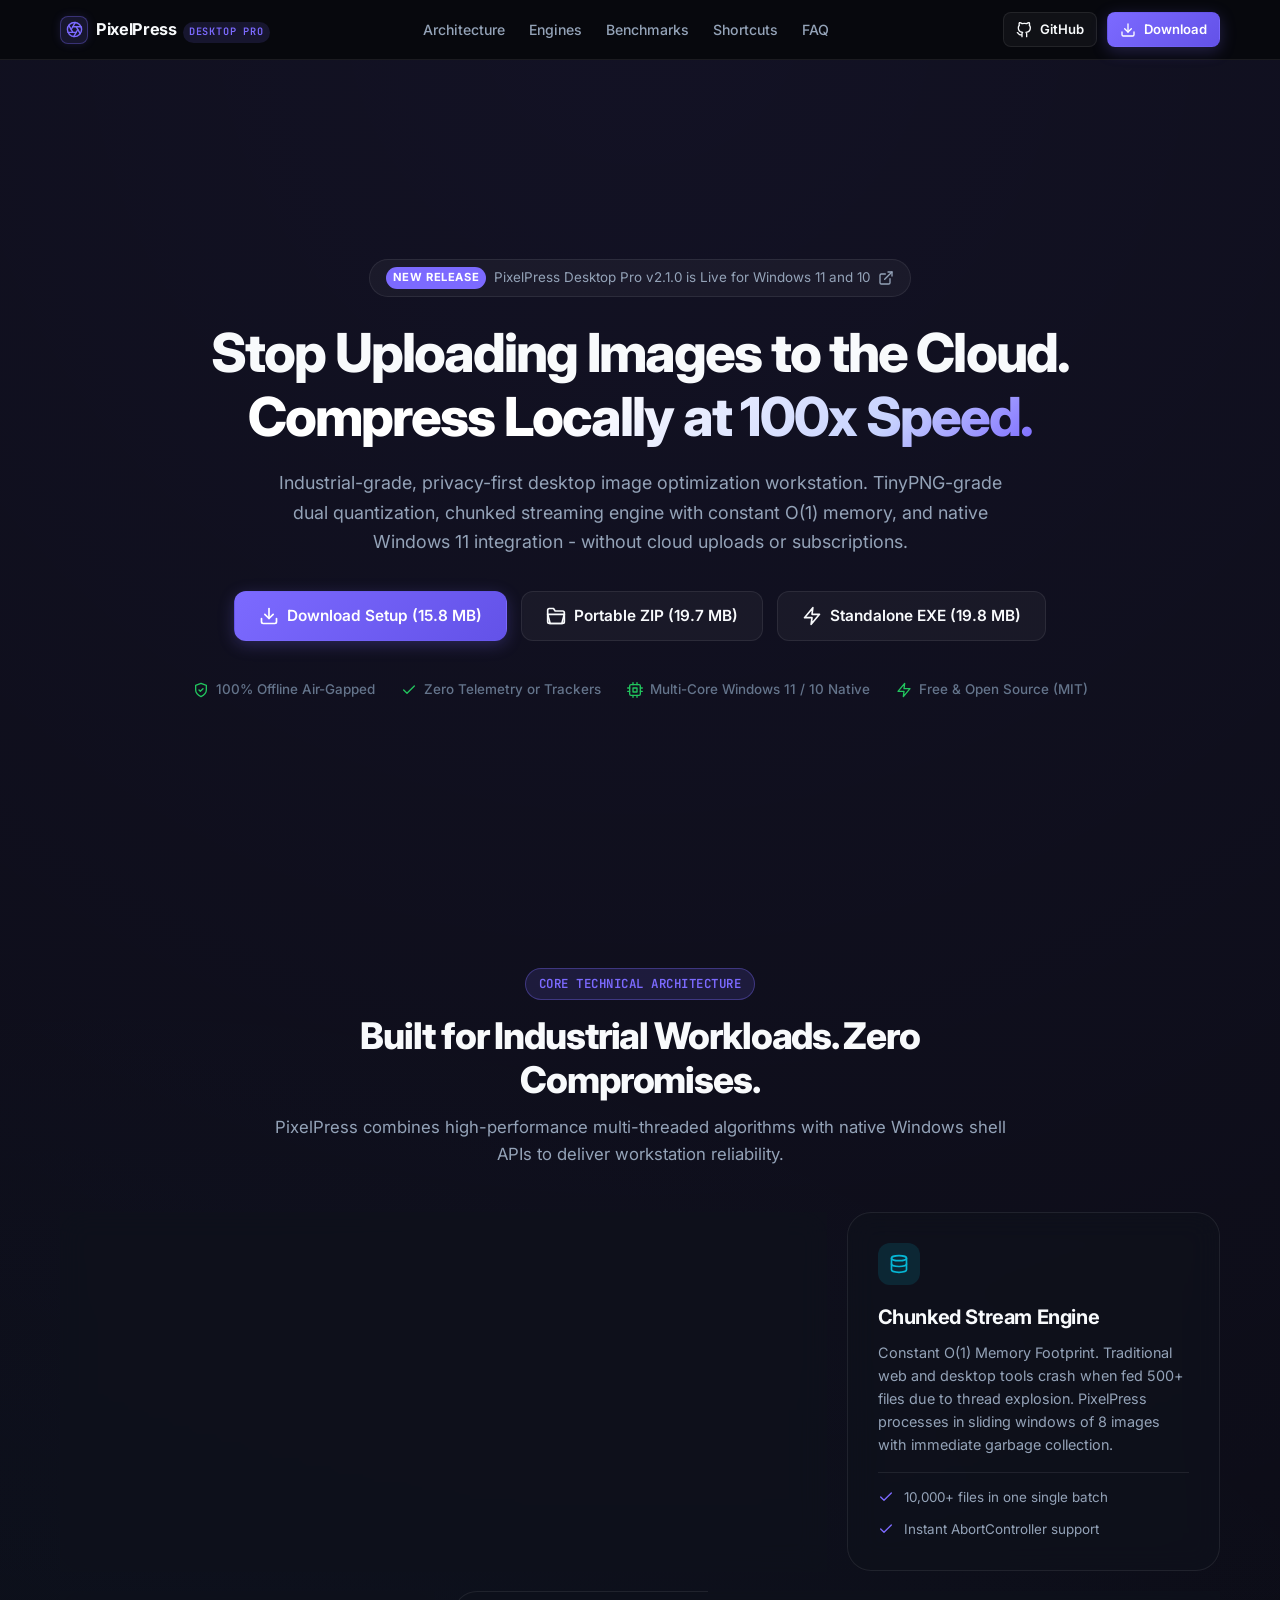
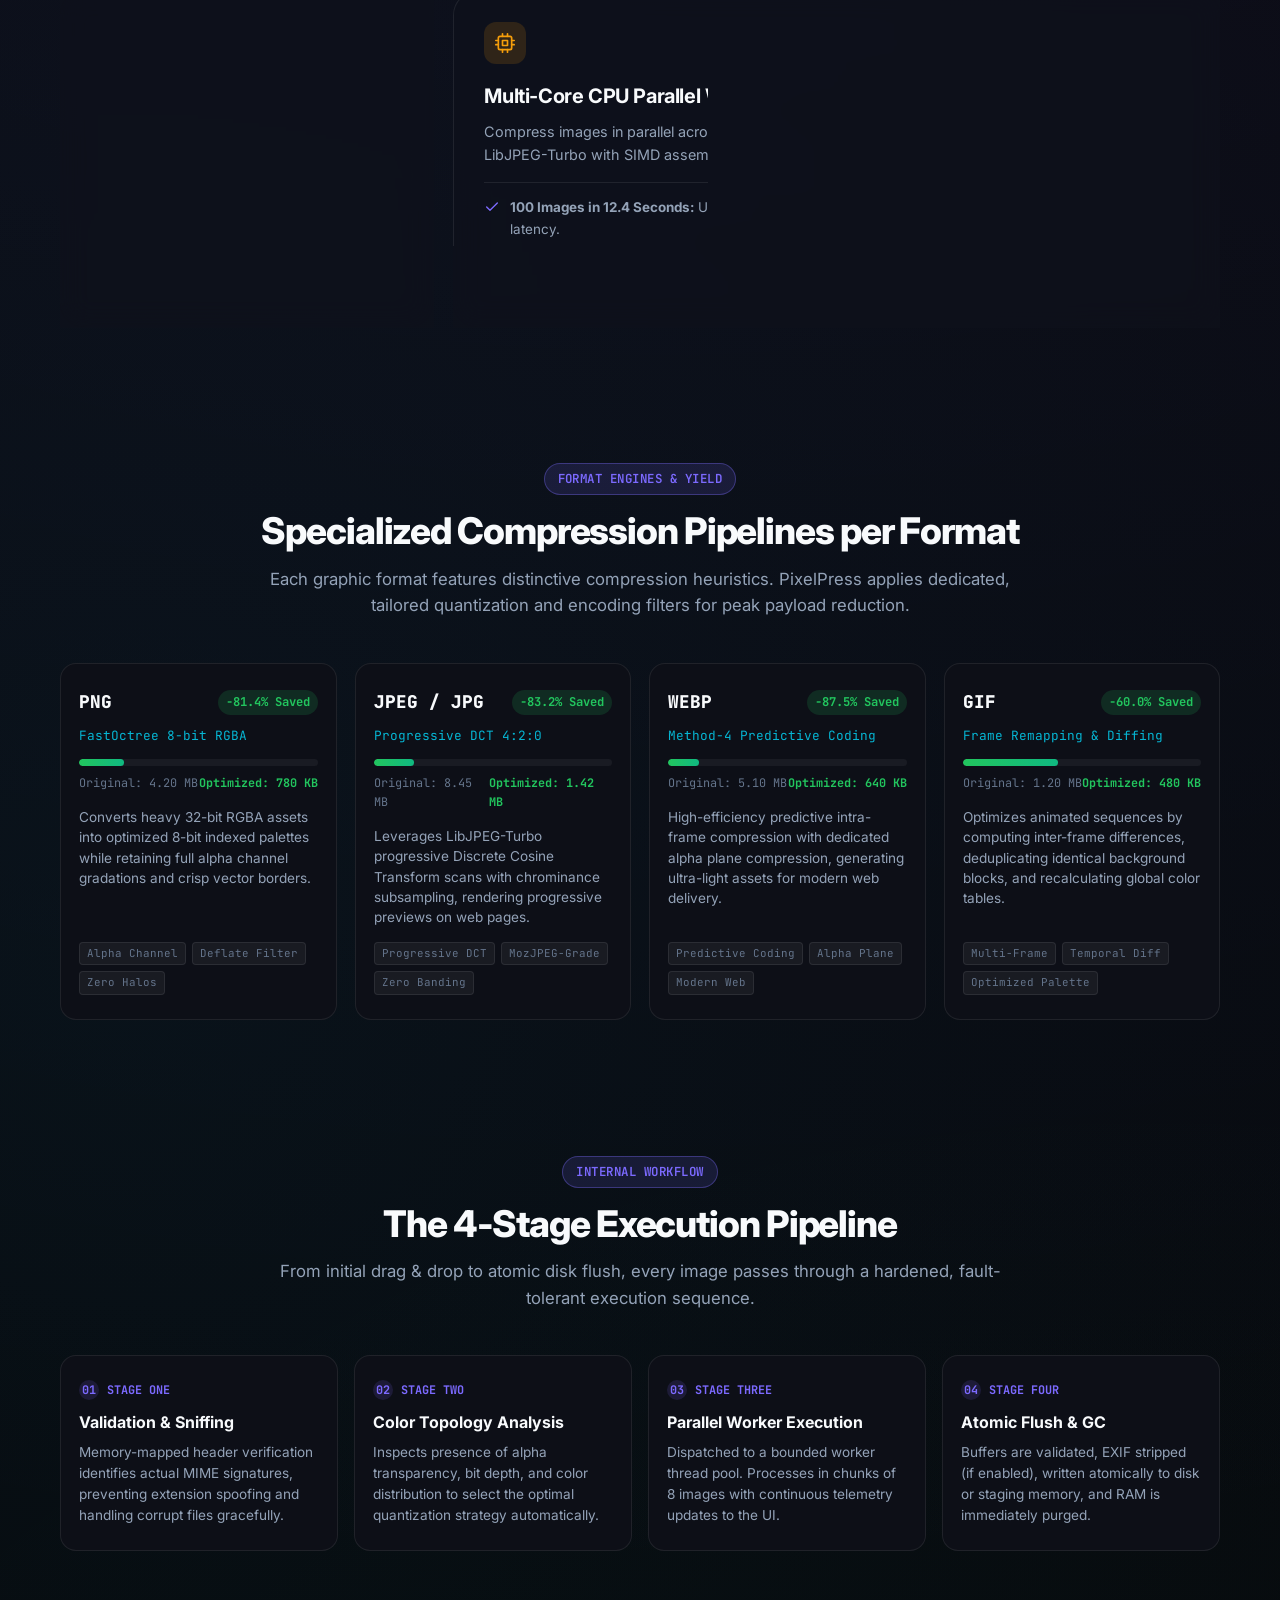
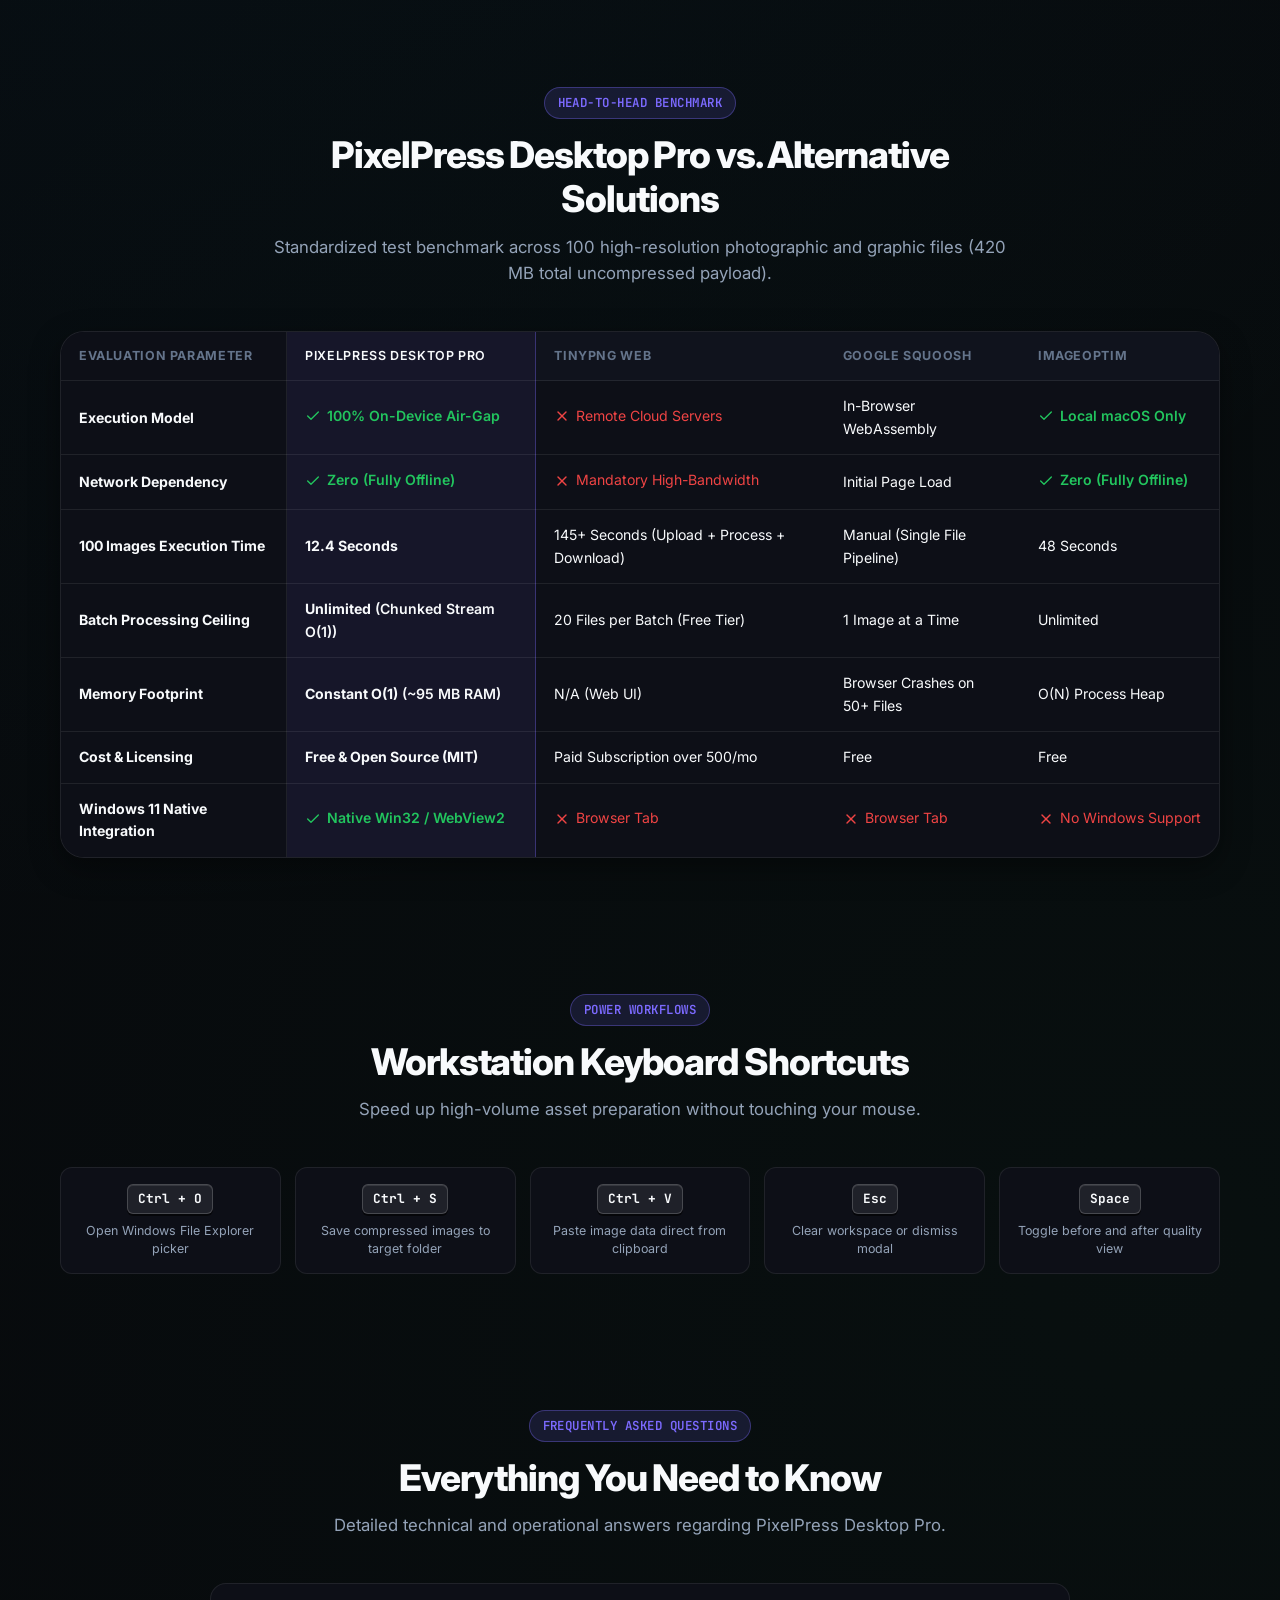
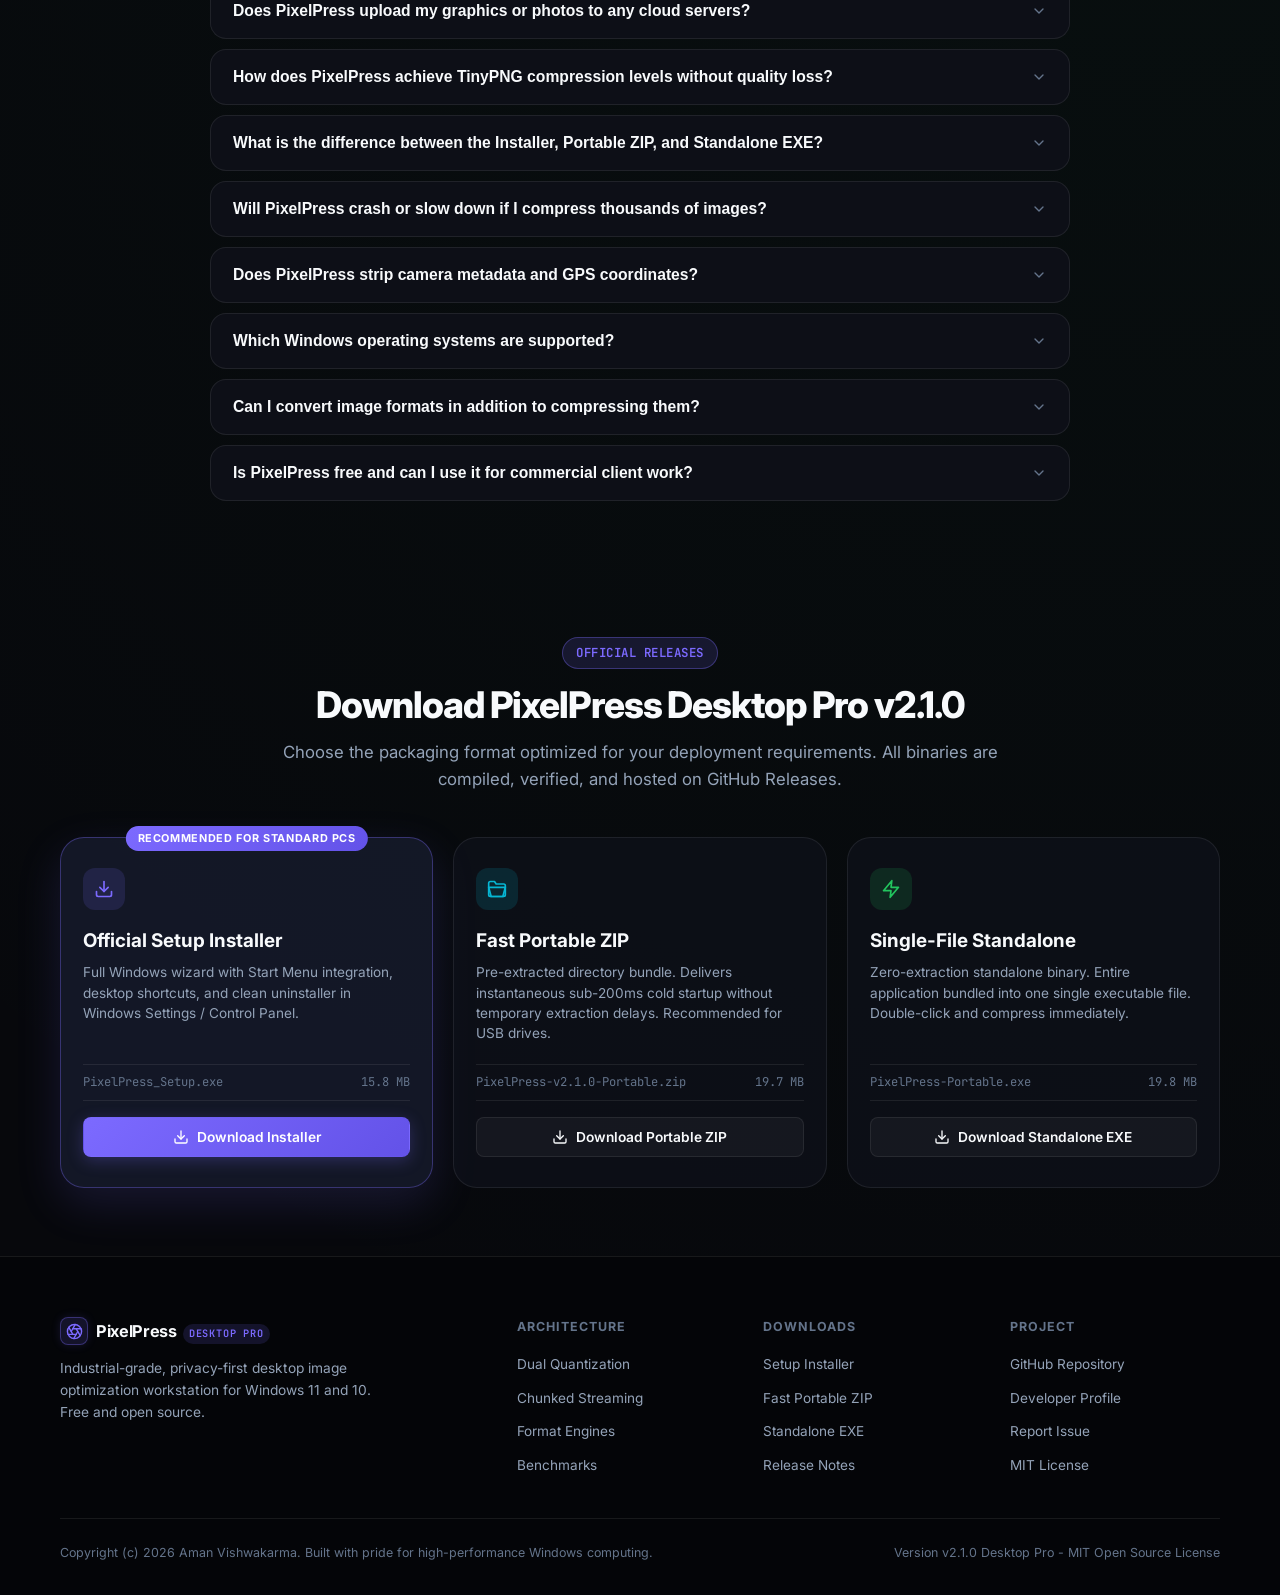
==== commit ef9dcce7: "feat(docs): add official app icon favicon and apple touch icons" ====
--- a/docs/index.html
+++ b/docs/index.html
@@ -5,6 +5,12 @@
   <meta name="viewport" content="width=device-width, initial-scale=1.0">
   <title>PixelPress Desktop Pro - On-Device Image Compression Workstation</title>
   <meta name="description" content="High-performance, privacy-first desktop image optimizer for Windows 11 and 10. TinyPNG-grade dual quantization, chunked streaming engine, zero cloud uploads.">
+
+  <!-- Favicon System (PixelPress Official App Icon) -->
+  <link rel="icon" type="image/svg+xml" href="favicon.svg">
+  <link rel="icon" type="image/png" sizes="32x32" href="favicon-32x32.png">
+  <link rel="icon" type="image/x-icon" href="favicon.ico">
+  <link rel="apple-touch-icon" sizes="180x180" href="apple-touch-icon.png">
 
   <!-- Google Fonts: Inter and JetBrains Mono -->
   <link rel="preconnect" href="https://fonts.googleapis.com">
--- a/docs/css/style.css
+++ b/docs/css/style.css
@@ -48,11 +48,9 @@
   padding: 0;
 }
 
-html, body {
-  width: 100%;
-  max-width: 100vw;
-  overflow-x: hidden;
-  position: relative;
+html {
+  scroll-behavior: smooth;
+  scroll-padding-top: 72px;
   background-color: var(--bg-core);
   color: var(--text-main);
   font-family: var(--font-sans);
@@ -61,7 +59,12 @@
 }
 
 body {
+  width: 100%;
+  max-width: 100vw;
+  overflow-x: hidden;
+  position: relative;
   line-height: 1.6;
+  padding-top: 60px;
   background:
     radial-gradient(circle at 50% 0%, rgba(124, 106, 255, 0.10) 0%, transparent 50%),
     radial-gradient(circle at 10% 40%, rgba(6, 182, 212, 0.05) 0%, transparent 40%),
@@ -111,8 +114,10 @@
    Navigation Header (100% Fixed/Sticky On Scroll, Clean Spacing)
    ------------------------------------------------------------- */
 header.navbar {
-  position: sticky;
+  position: fixed;
   top: 0;
+  left: 0;
+  right: 0;
   z-index: 1000;
   width: 100%;
   backdrop-filter: blur(20px);
@@ -318,10 +323,15 @@
 }
 
 /* -------------------------------------------------------------
-   Hero Section (Featherweight, Fluid Typography)
+   Hero Section (Desktop Viewport Lock & Elegant Fluid Spacing)
    ------------------------------------------------------------- */
 .hero-section {
-  padding: 64px 0 50px 0;
+  min-height: calc(100vh - 60px);
+  display: flex;
+  flex-direction: column;
+  justify-content: center;
+  align-items: center;
+  padding: 60px 0;
   text-align: center;
   position: relative;
   width: 100%;
@@ -331,13 +341,13 @@
   display: inline-flex;
   align-items: center;
   gap: 8px;
-  padding: 6px 14px;
+  padding: 7px 16px;
   border-radius: var(--radius-full);
   background: rgba(255, 255, 255, 0.04);
   border: 1px solid var(--border-subtle);
   color: var(--text-muted);
-  font-size: 0.82rem;
-  margin-bottom: 22px;
+  font-size: 0.84rem;
+  margin-bottom: 24px;
   transition: all 0.2s ease;
   text-decoration: none;
   max-width: 100%;
@@ -361,12 +371,12 @@
 }
 
 .hero-title {
-  font-size: clamp(1.95rem, 5vw, 3.3rem);
+  font-size: clamp(2.1rem, 4.2vw, 3.4rem);
   font-weight: 800;
-  letter-spacing: -0.04em;
-  line-height: 1.15;
-  max-width: 920px;
-  margin: 0 auto 18px auto;
+  letter-spacing: -0.035em;
+  line-height: 1.18;
+  max-width: 960px;
+  margin: 0 auto 20px auto;
 }
 
 .hero-title .text-gradient {
@@ -376,32 +386,32 @@
 }
 
 .hero-subtitle {
-  font-size: clamp(0.95rem, 2vw, 1.15rem);
+  font-size: clamp(0.98rem, 1.8vw, 1.12rem);
   color: var(--text-muted);
-  max-width: 700px;
-  margin: 0 auto 32px auto;
-  line-height: 1.6;
+  max-width: 740px;
+  margin: 0 auto 34px auto;
+  line-height: 1.65;
 }
 
 .hero-cta-group {
   display: flex;
   align-items: center;
   justify-content: center;
-  gap: 12px;
+  gap: 14px;
   flex-wrap: wrap;
-  margin-bottom: 28px;
+  margin-bottom: 30px;
 }
 
 .hero-trust-bar {
   display: flex;
   align-items: center;
   justify-content: center;
-  gap: 22px;
+  gap: 26px;
   flex-wrap: wrap;
   color: var(--text-dim);
-  font-size: 0.82rem;
+  font-size: 0.84rem;
   font-weight: 500;
-  padding-top: 6px;
+  padding-top: 8px;
 }
 
 .trust-item {
@@ -709,6 +719,7 @@
 .benchmark-table td {
   padding: 14px 18px;
   border-bottom: 1px solid var(--border-subtle);
+  vertical-align: middle;
 }
 
 .benchmark-table th {
@@ -729,6 +740,7 @@
   background: #0d0f17;
   z-index: 2;
   box-shadow: 2px 0 8px rgba(0, 0, 0, 0.4);
+  border-right: 1px solid rgba(255, 255, 255, 0.08);
 }
 
 .benchmark-table th.highlight-col,
@@ -817,11 +829,17 @@
   border: 1px solid var(--border-subtle);
   border-radius: var(--radius-lg);
   overflow: hidden;
-  transition: border-color 0.15s ease;
+  transition: border-color 0.2s ease, background-color 0.2s ease, box-shadow 0.2s ease;
+}
+
+.faq-item:hover {
+  border-color: rgba(255, 255, 255, 0.12);
 }
 
 .faq-item.active {
   border-color: var(--border-accent);
+  background: rgba(18, 22, 36, 0.9);
+  box-shadow: 0 4px 20px rgba(124, 106, 255, 0.08);
 }
 
 .faq-question {
@@ -1030,6 +1048,12 @@
    Tablet & Mobile Responsiveness
    ------------------------------------------------------------- */
 @media (max-width: 1024px) {
+  .hero-section {
+    min-height: auto;
+    display: block;
+    padding: 50px 0 38px 0;
+  }
+  .hero-pill { display: none; }
   .section { padding: 52px 0; }
   .bento-card.col-8 { grid-column: span 12; }
   .bento-card.col-4 { grid-column: span 12; }
@@ -1043,6 +1067,7 @@
 }
 
 @media (max-width: 768px) {
+  body { padding-top: 54px; }
   /* Mobile Header Spacing Fix: Hide Secondary GitHub text button, Keep Download button */
   .nav-links { display: none; }
   .nav-actions { margin-left: auto; gap: 8px; }
@@ -1064,7 +1089,11 @@
   }
 
   .section { padding: 44px 0; }
-  .hero-section { padding: 40px 0 32px 0; }
+  .hero-section {
+    min-height: auto;
+    display: block;
+    padding: 40px 0 32px 0;
+  }
   .hero-cta-group {
     flex-direction: column;
     width: 100%;
@@ -1080,7 +1109,90 @@
   }
 
   /* Show swipe hint pill on mobile */
-  .table-scroll-hint { display: inline-flex; }
+  .table-scroll-hint {
+    display: inline-flex;
+    font-size: 0.72rem;
+    margin-bottom: 8px;
+  }
+
+  /* Benchmark Table Mobile Fine-Tuning: Compact Typography, No Bloat, Crisp Alignment */
+  .benchmark-table-wrapper {
+    border-radius: var(--radius-lg);
+    box-shadow: 0 4px 16px rgba(0, 0, 0, 0.35);
+  }
+
+  .benchmark-table {
+    min-width: 580px;
+    font-size: 0.75rem;
+  }
+
+  .benchmark-table th,
+  .benchmark-table td {
+    padding: 10px 10px;
+    vertical-align: middle;
+    line-height: 1.35;
+  }
+
+  .benchmark-table th {
+    font-size: 0.70rem;
+    letter-spacing: 0.03em;
+  }
+
+  /* Compact Sticky First Column: Leaves ample screen space for comparison values */
+  .benchmark-table th:first-child,
+  .benchmark-table td:first-child {
+    width: 118px;
+    min-width: 118px;
+    max-width: 122px;
+    font-size: 0.72rem;
+    padding: 10px 8px;
+    white-space: normal;
+    word-break: normal;
+    background: #0b0d14;
+    border-right: 1px solid rgba(124, 106, 255, 0.25);
+    box-shadow: 3px 0 8px rgba(0, 0, 0, 0.45);
+  }
+
+  /* Highlight Column for PixelPress */
+  .benchmark-table th.highlight-col,
+  .benchmark-table td.highlight-col {
+    min-width: 140px;
+    padding: 10px 10px;
+    font-size: 0.74rem;
+  }
+
+  /* Other Comparison Columns */
+  .benchmark-table th:not(:first-child):not(.highlight-col),
+  .benchmark-table td:not(:first-child):not(.highlight-col) {
+    min-width: 110px;
+    font-size: 0.73rem;
+  }
+
+  .check-pill,
+  .cross-pill {
+    font-size: 0.72rem;
+    gap: 4px;
+    white-space: normal;
+    line-height: 1.25;
+  }
+
+  .check-pill svg,
+  .cross-pill svg {
+    width: 13px;
+    height: 13px;
+    flex-shrink: 0;
+  }
+
+  /* FAQ Compact Styling for Mobile */
+  .faq-question {
+    font-size: 0.90rem;
+    padding: 15px 16px;
+  }
+  .faq-answer-content {
+    font-size: 0.84rem;
+    padding: 0 16px 15px 16px;
+    line-height: 1.55;
+  }
 
   .format-grid { grid-template-columns: 1fr; }
   .pipeline-grid { grid-template-columns: 1fr; }
@@ -1088,3 +1200,50 @@
   .footer-grid { grid-template-columns: 1fr; gap: 26px; }
   .footer-bottom { flex-direction: column; align-items: flex-start; }
 }
+
+@media (max-width: 480px) {
+  .benchmark-table {
+    min-width: 520px;
+    font-size: 0.71rem;
+  }
+
+  .benchmark-table th,
+  .benchmark-table td {
+    padding: 8px 8px;
+  }
+
+  .benchmark-table th:first-child,
+  .benchmark-table td:first-child {
+    width: 106px;
+    min-width: 106px;
+    max-width: 108px;
+    font-size: 0.69rem;
+    padding: 8px 6px;
+  }
+
+  .benchmark-table th.highlight-col,
+  .benchmark-table td.highlight-col {
+    min-width: 130px;
+    padding: 8px 8px;
+    font-size: 0.71rem;
+  }
+
+  .benchmark-table th:not(:first-child):not(.highlight-col),
+  .benchmark-table td:not(:first-child):not(.highlight-col) {
+    min-width: 98px;
+    font-size: 0.70rem;
+    padding: 8px 7px;
+  }
+
+  .check-pill,
+  .cross-pill {
+    font-size: 0.69rem;
+    gap: 3px;
+  }
+
+  .check-pill svg,
+  .cross-pill svg {
+    width: 12px;
+    height: 12px;
+  }
+}
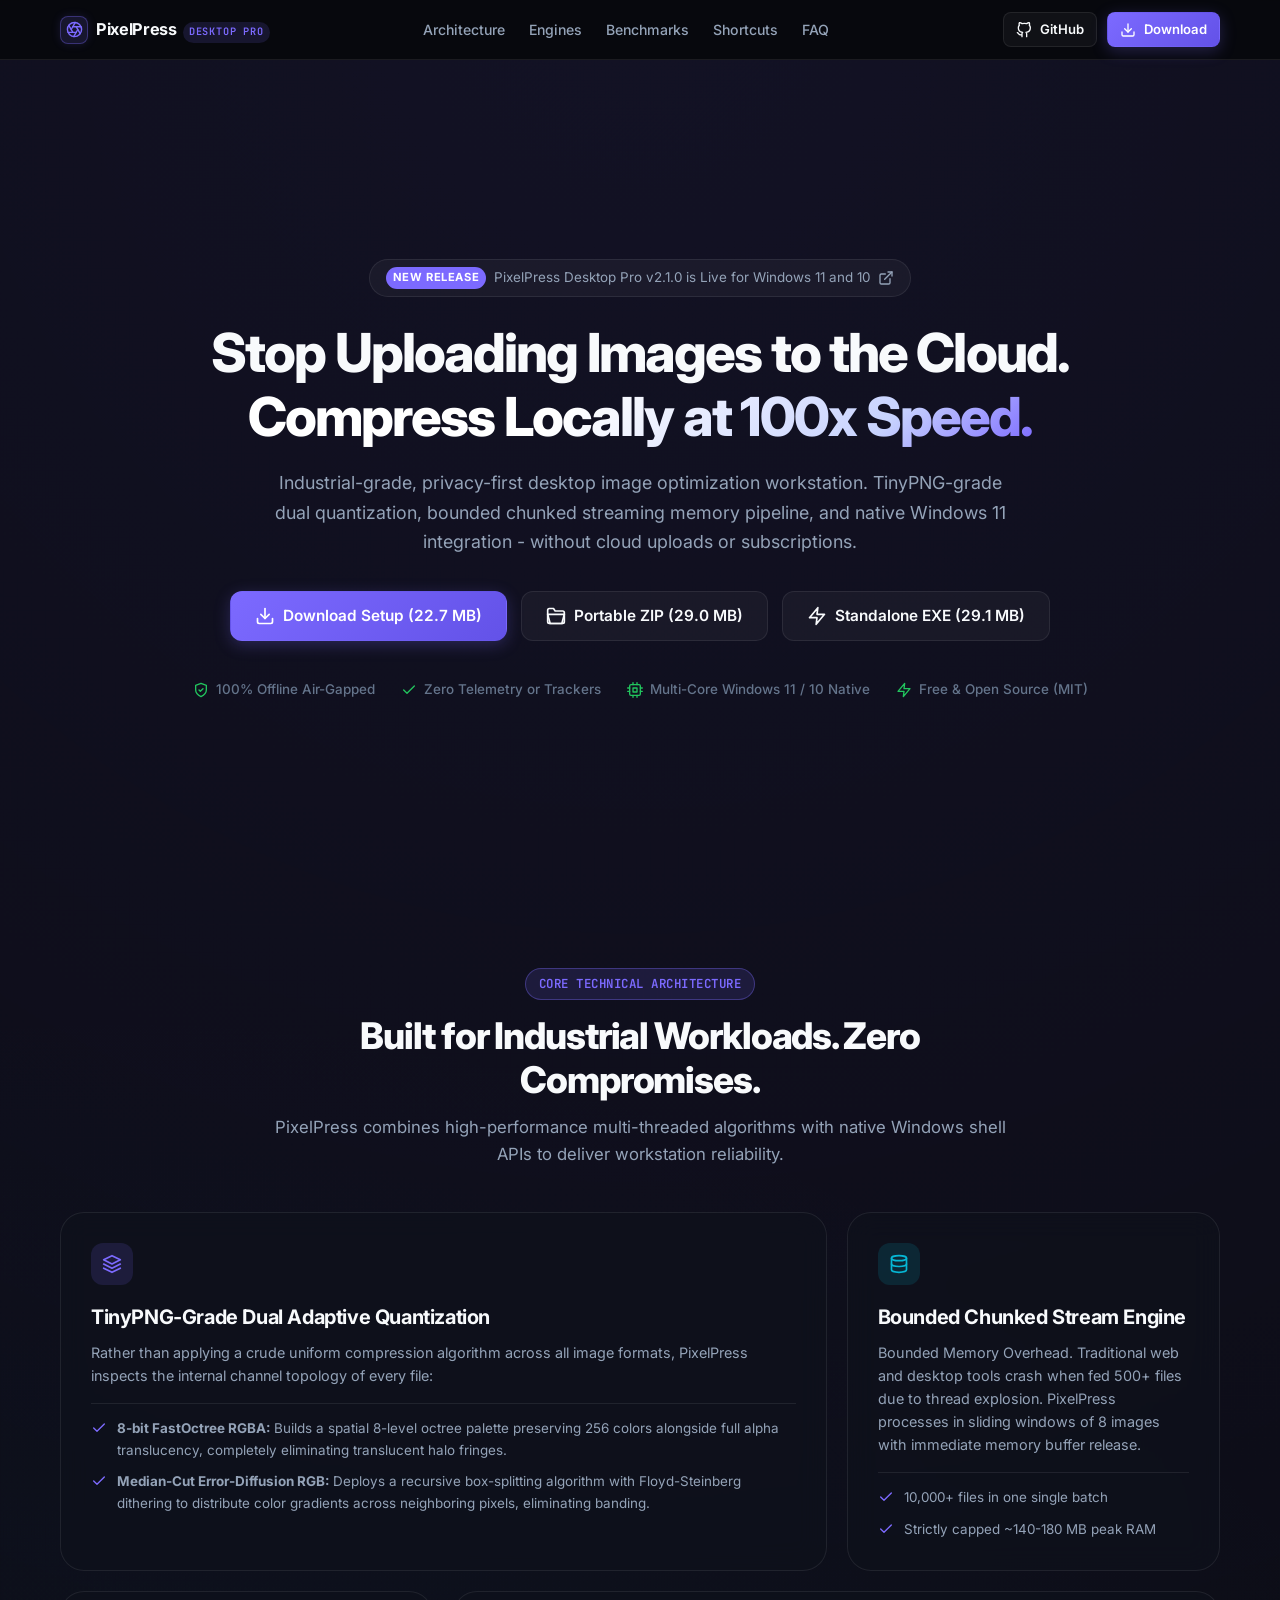
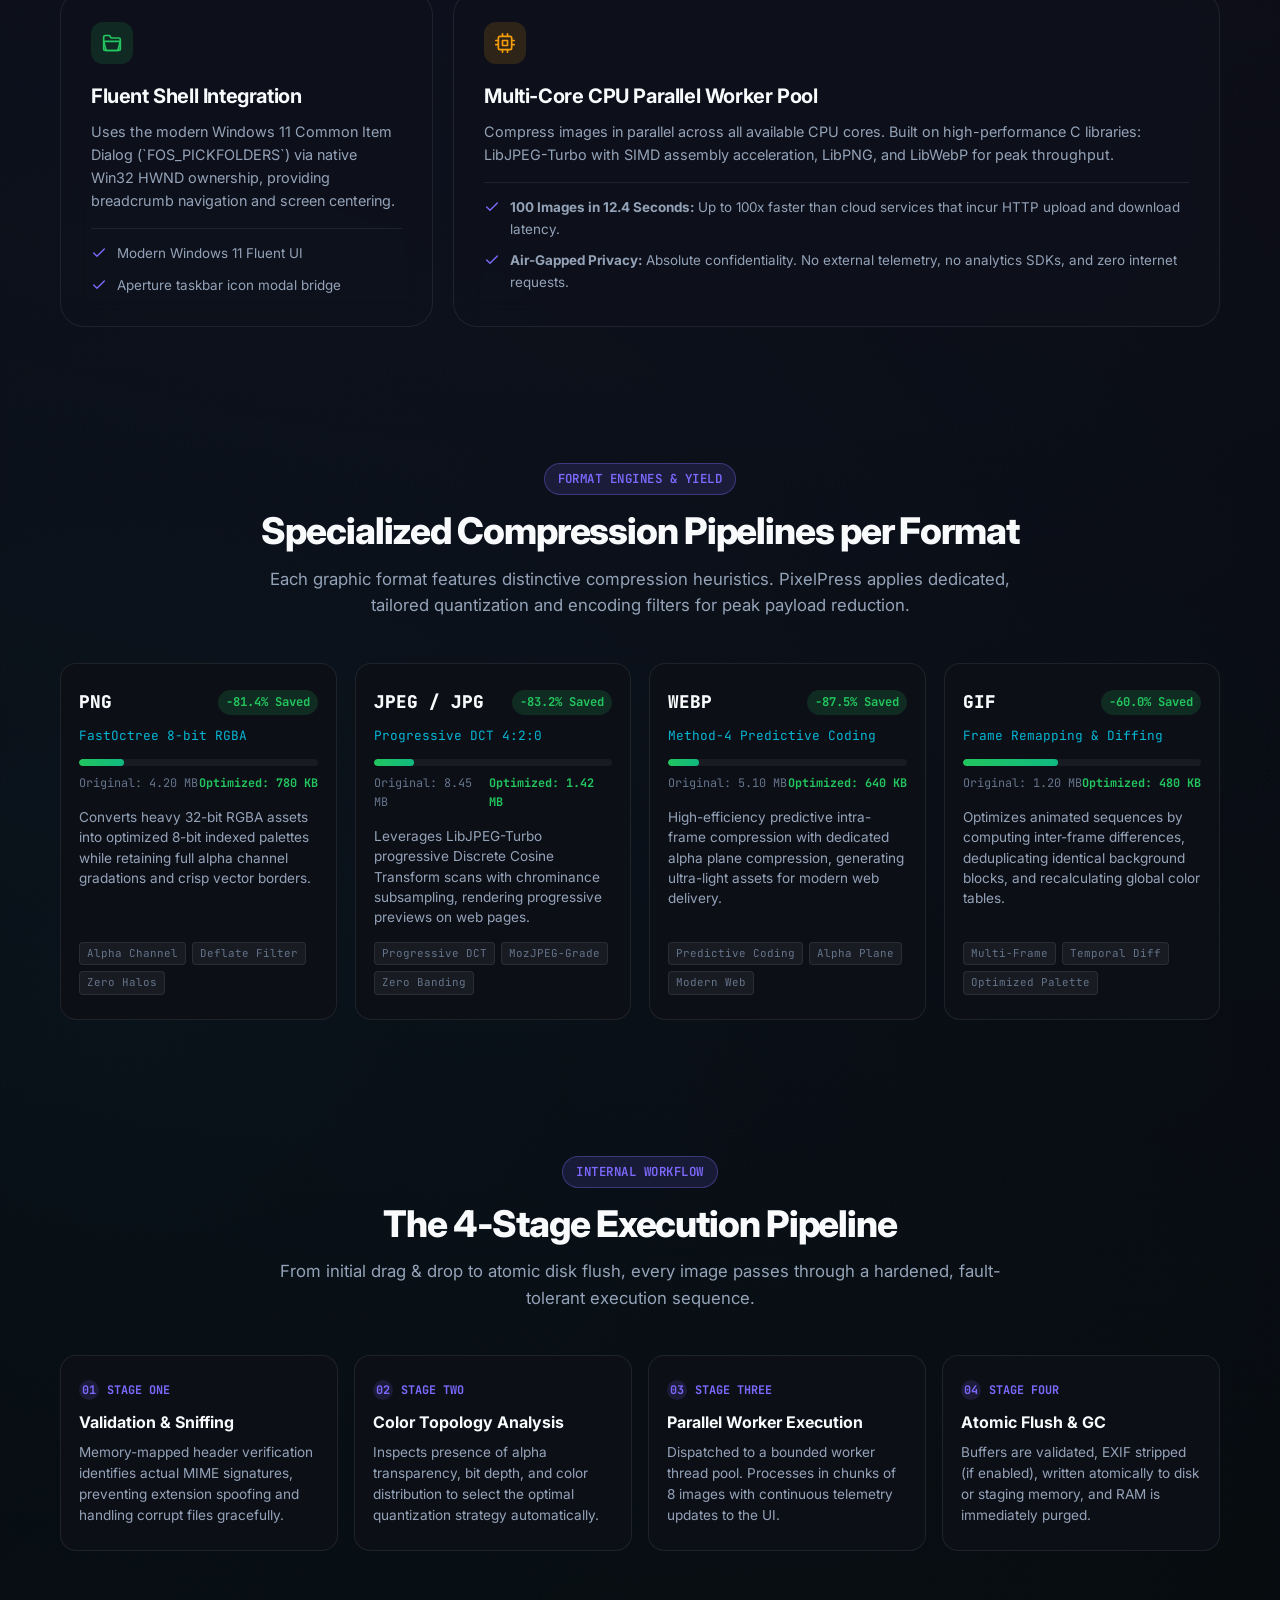
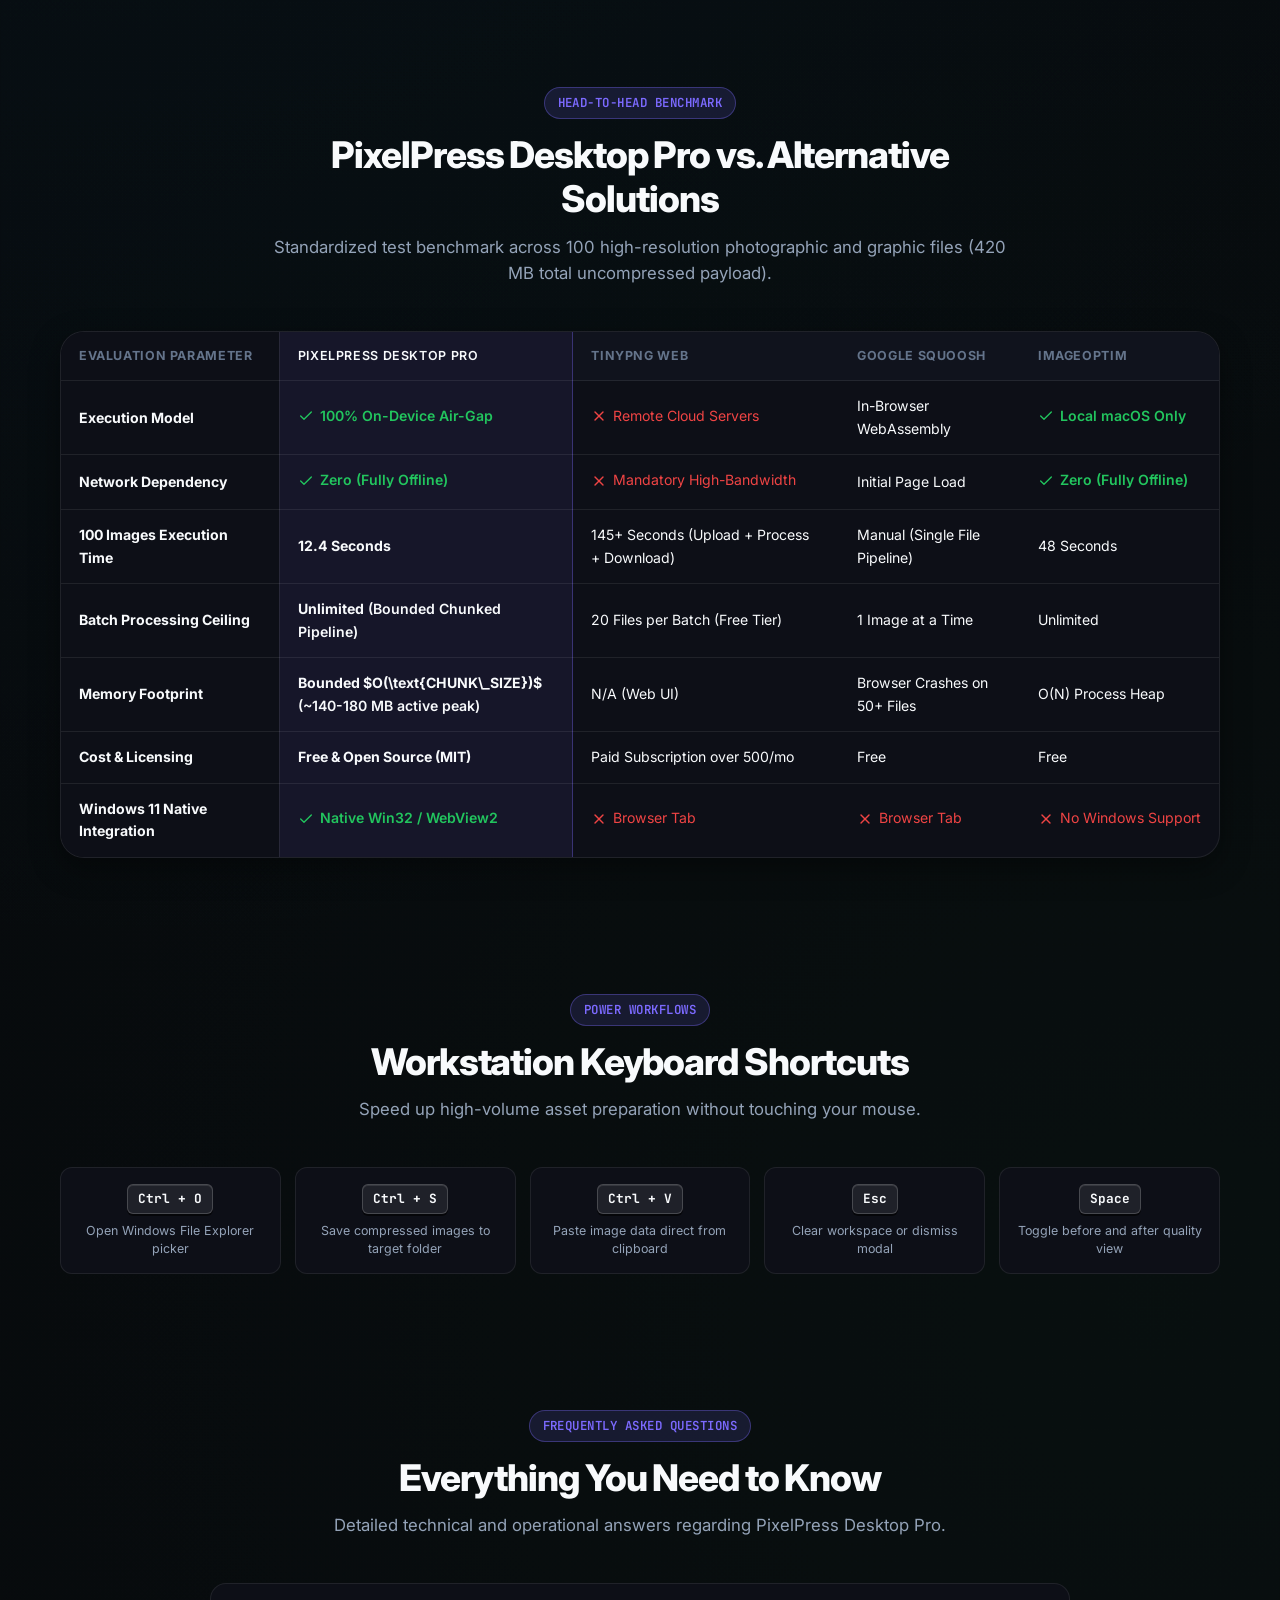
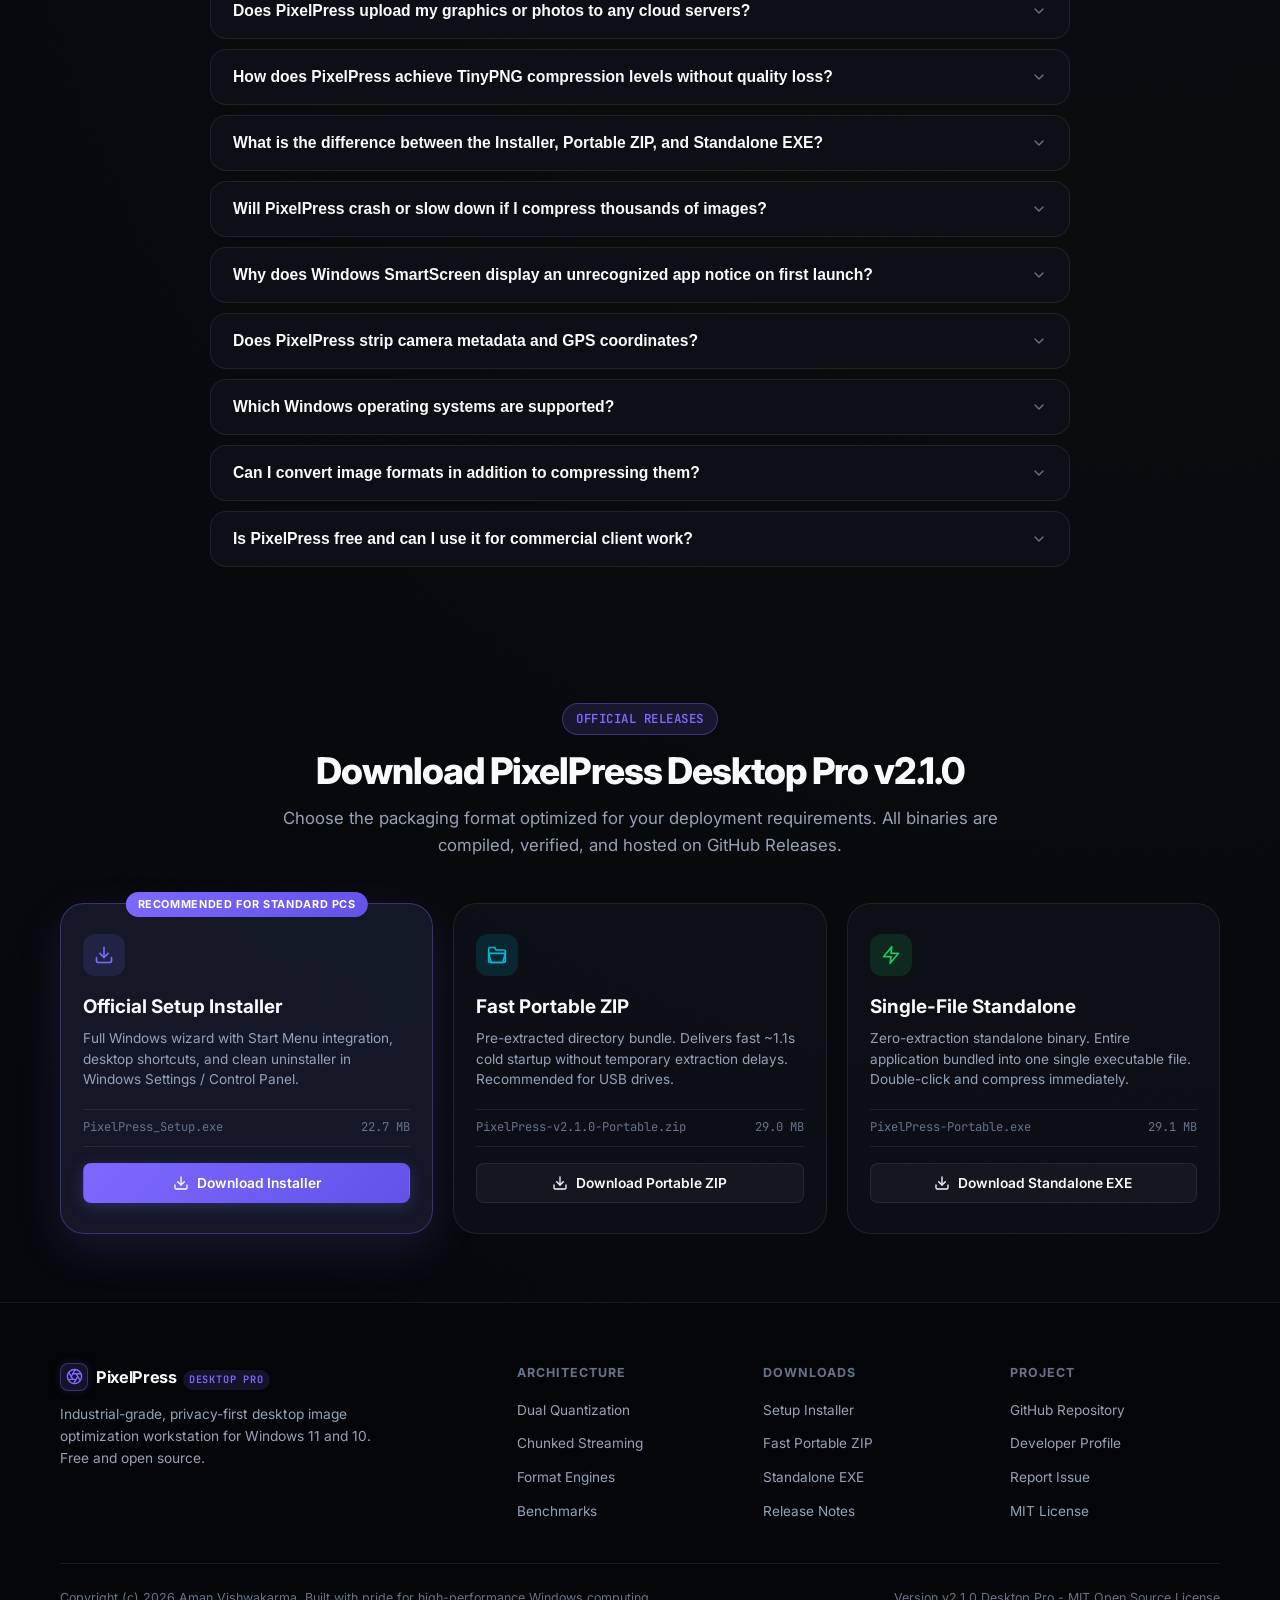
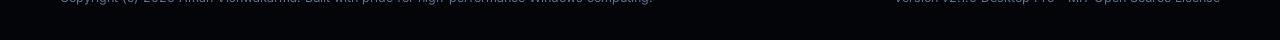
==== commit 1b1cb947: "feat(core): full workstation re-engineering, token gatekeeper, zoom peeping engine and multi-frame i" ====
--- a/docs/index.html
+++ b/docs/index.html
@@ -179,21 +179,21 @@
       </h1>
 
       <p class="hero-subtitle">
-        Industrial-grade, privacy-first desktop image optimization workstation. TinyPNG-grade dual quantization, chunked streaming engine with constant O(1) memory, and native Windows 11 integration - without cloud uploads or subscriptions.
+        Industrial-grade, privacy-first desktop image optimization workstation. TinyPNG-grade dual quantization, bounded chunked streaming memory pipeline, and native Windows 11 integration - without cloud uploads or subscriptions.
       </p>
 
       <div class="hero-cta-group">
         <a href="https://github.com/BeginnerAman/PixelPress/releases/download/v2.1.0/PixelPress_Setup.exe" class="btn btn-primary btn-lg">
           <svg class="lucide-icon"><use href="#icon-download"></use></svg>
-          <span>Download Setup (15.8 MB)</span>
+          <span>Download Setup (22.7 MB)</span>
         </a>
         <a href="https://github.com/BeginnerAman/PixelPress/releases/download/v2.1.0/PixelPress-v2.1.0-Portable.zip" class="btn btn-secondary btn-lg">
           <svg class="lucide-icon"><use href="#icon-folder-open"></use></svg>
-          <span>Portable ZIP (19.7 MB)</span>
+          <span>Portable ZIP (29.0 MB)</span>
         </a>
         <a href="https://github.com/BeginnerAman/PixelPress/releases/download/v2.1.0/PixelPress-Portable.exe" class="btn btn-secondary btn-lg">
           <svg class="lucide-icon"><use href="#icon-zap"></use></svg>
-          <span>Standalone EXE (19.8 MB)</span>
+          <span>Standalone EXE (29.1 MB)</span>
         </a>
       </div>
 
@@ -254,9 +254,9 @@
           <div class="bento-icon-box">
             <svg class="lucide-icon"><use href="#icon-database"></use></svg>
           </div>
-          <h3 class="bento-title">Chunked Stream Engine</h3>
+          <h3 class="bento-title">Bounded Chunked Stream Engine</h3>
           <p class="bento-desc">
-            Constant O(1) Memory Footprint. Traditional web and desktop tools crash when fed 500+ files due to thread explosion. PixelPress processes in sliding windows of 8 images with immediate garbage collection.
+            Bounded Memory Overhead. Traditional web and desktop tools crash when fed 500+ files due to thread explosion. PixelPress processes in sliding windows of 8 images with immediate memory buffer release.
           </p>
           <ul class="bento-tech-list">
             <li class="bento-tech-item">
@@ -265,7 +265,7 @@
             </li>
             <li class="bento-tech-item">
               <svg class="lucide-icon sm"><use href="#icon-check"></use></svg>
-              <span>Instant AbortController support</span>
+              <span>Strictly capped ~140-180 MB peak RAM</span>
             </li>
           </ul>
         </div>
@@ -511,14 +511,14 @@
             </tr>
             <tr>
               <td><strong>Batch Processing Ceiling</strong></td>
-              <td class="highlight-col"><strong>Unlimited</strong> (Chunked Stream O(1))</td>
+              <td class="highlight-col"><strong>Unlimited</strong> (Bounded Chunked Pipeline)</td>
               <td>20 Files per Batch (Free Tier)</td>
               <td>1 Image at a Time</td>
               <td>Unlimited</td>
             </tr>
             <tr>
               <td><strong>Memory Footprint</strong></td>
-              <td class="highlight-col"><strong>Constant O(1)</strong> (~95 MB RAM)</td>
+              <td class="highlight-col"><strong>Bounded $O(\text{CHUNK\_SIZE})$</strong> (~140-180 MB active peak)</td>
               <td>N/A (Web UI)</td>
               <td>Browser Crashes on 50+ Files</td>
               <td>O(N) Process Heap</td>
@@ -624,7 +624,7 @@
           <div class="faq-answer">
             <div class="faq-answer-inner">
               <div class="faq-answer-content">
-                The Official Setup Installer (PixelPress_Setup.exe) installs cleanly to Program Files with desktop shortcuts, Start Menu entries, and a Windows uninstaller. The Fast Portable ZIP provides a pre-extracted directory bundle offering the fastest sub-200ms cold startup without temporary file decompression. The Single-File Standalone EXE packages everything into one single executable file suitable for instant USB transfers.
+                The Official Setup Installer (PixelPress_Setup.exe) installs cleanly to Program Files with desktop shortcuts, Start Menu entries, and a Windows uninstaller. The Fast Portable ZIP provides a pre-extracted directory bundle offering fast ~1.1s startup without temporary file decompression delays. The Single-File Standalone EXE packages everything into one single executable file suitable for instant USB transfers.
               </div>
             </div>
           </div>
@@ -638,7 +638,21 @@
           <div class="faq-answer">
             <div class="faq-answer-inner">
               <div class="faq-answer-content">
-                No. PixelPress is architected with an industrial chunked streaming engine. Instead of buffering hundreds of image frames into memory simultaneously, images are queued and processed in sliding windows of 8 files. After each window completes, intermediate buffers and DOM blob URLs are immediately garbage-collected, maintaining a constant O(1) memory footprint regardless of queue size.
+                No. PixelPress is architected with an industrial chunked streaming engine. Instead of buffering hundreds of image frames into memory simultaneously, images are queued and processed in sliding windows of 8 files. After each window completes, intermediate buffers and DOM blob URLs are immediately released, maintaining a strictly bounded memory footprint (~140-180 MB active peak) regardless of queue size.
+              </div>
+            </div>
+          </div>
+        </div>
+
+        <div class="faq-item">
+          <button class="faq-question">
+            <span>Why does Windows SmartScreen display an unrecognized app notice on first launch?</span>
+            <svg class="lucide-icon sm faq-chevron"><use href="#icon-chevron-down"></use></svg>
+          </button>
+          <div class="faq-answer">
+            <div class="faq-answer-inner">
+              <div class="faq-answer-content">
+                PixelPress is a free, non-profit open-source project. Because commercial Extended Validation (EV) code-signing certificates cost $400-$600 annually, the downloadable binaries are self-packaged. Windows Defender SmartScreen shows this notice for any newly released binary without an expensive corporate certificate. Simply click "More info" and then "Run anyway" to start PixelPress. You can also verify the published SHA-256 checksums on GitHub Releases.
               </div>
             </div>
           </div>
@@ -723,7 +737,7 @@
           <p>Full Windows wizard with Start Menu integration, desktop shortcuts, and clean uninstaller in Windows Settings / Control Panel.</p>
           <div class="download-meta">
             <span>PixelPress_Setup.exe</span>
-            <span>15.8 MB</span>
+            <span>22.7 MB</span>
           </div>
           <a href="https://github.com/BeginnerAman/PixelPress/releases/download/v2.1.0/PixelPress_Setup.exe" class="btn btn-primary">
             <svg class="lucide-icon sm"><use href="#icon-download"></use></svg>
@@ -737,10 +751,10 @@
             <svg class="lucide-icon"><use href="#icon-folder-open"></use></svg>
           </div>
           <h3>Fast Portable ZIP</h3>
-          <p>Pre-extracted directory bundle. Delivers instantaneous sub-200ms cold startup without temporary extraction delays. Recommended for USB drives.</p>
+          <p>Pre-extracted directory bundle. Delivers fast ~1.1s cold startup without temporary extraction delays. Recommended for USB drives.</p>
           <div class="download-meta">
             <span>PixelPress-v2.1.0-Portable.zip</span>
-            <span>19.7 MB</span>
+            <span>29.0 MB</span>
           </div>
           <a href="https://github.com/BeginnerAman/PixelPress/releases/download/v2.1.0/PixelPress-v2.1.0-Portable.zip" class="btn btn-secondary">
             <svg class="lucide-icon sm"><use href="#icon-download"></use></svg>
@@ -757,7 +771,7 @@
           <p>Zero-extraction standalone binary. Entire application bundled into one single executable file. Double-click and compress immediately.</p>
           <div class="download-meta">
             <span>PixelPress-Portable.exe</span>
-            <span>19.8 MB</span>
+            <span>29.1 MB</span>
           </div>
           <a href="https://github.com/BeginnerAman/PixelPress/releases/download/v2.1.0/PixelPress-Portable.exe" class="btn btn-secondary">
             <svg class="lucide-icon sm"><use href="#icon-download"></use></svg>
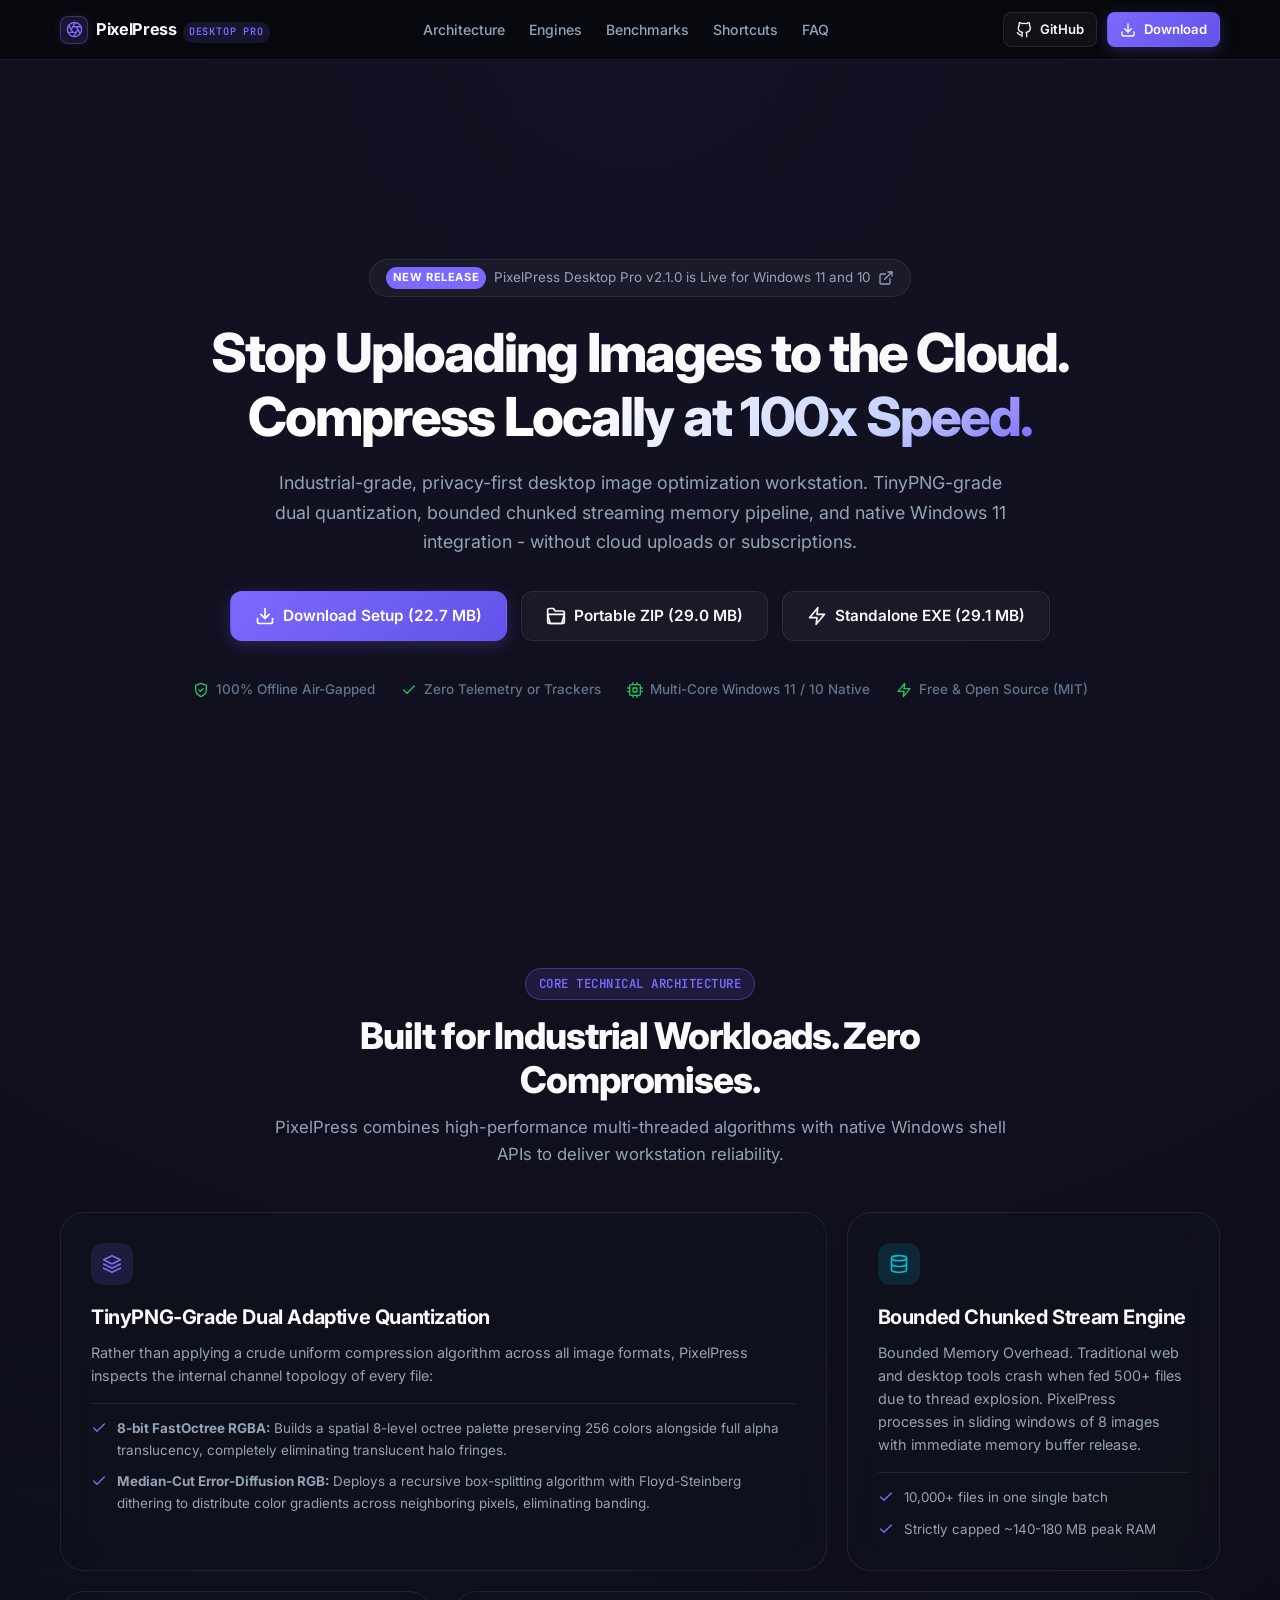
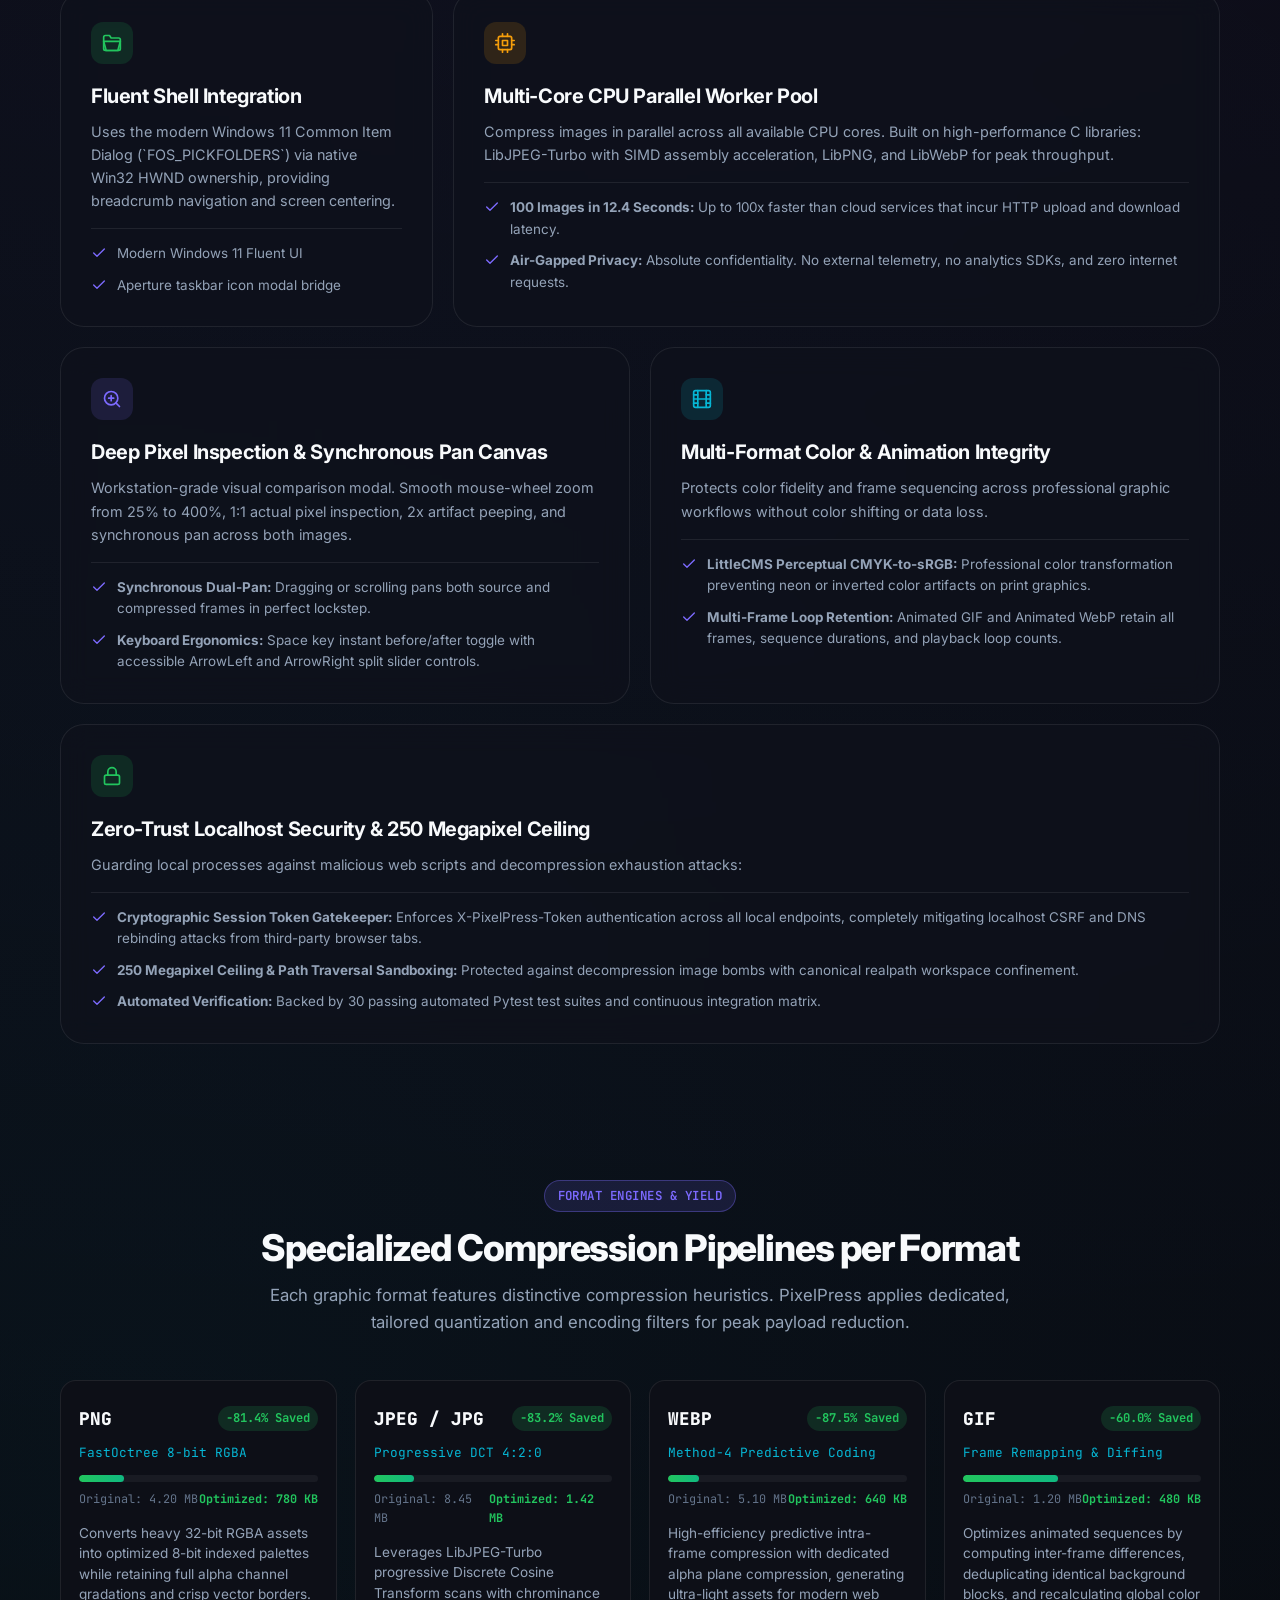
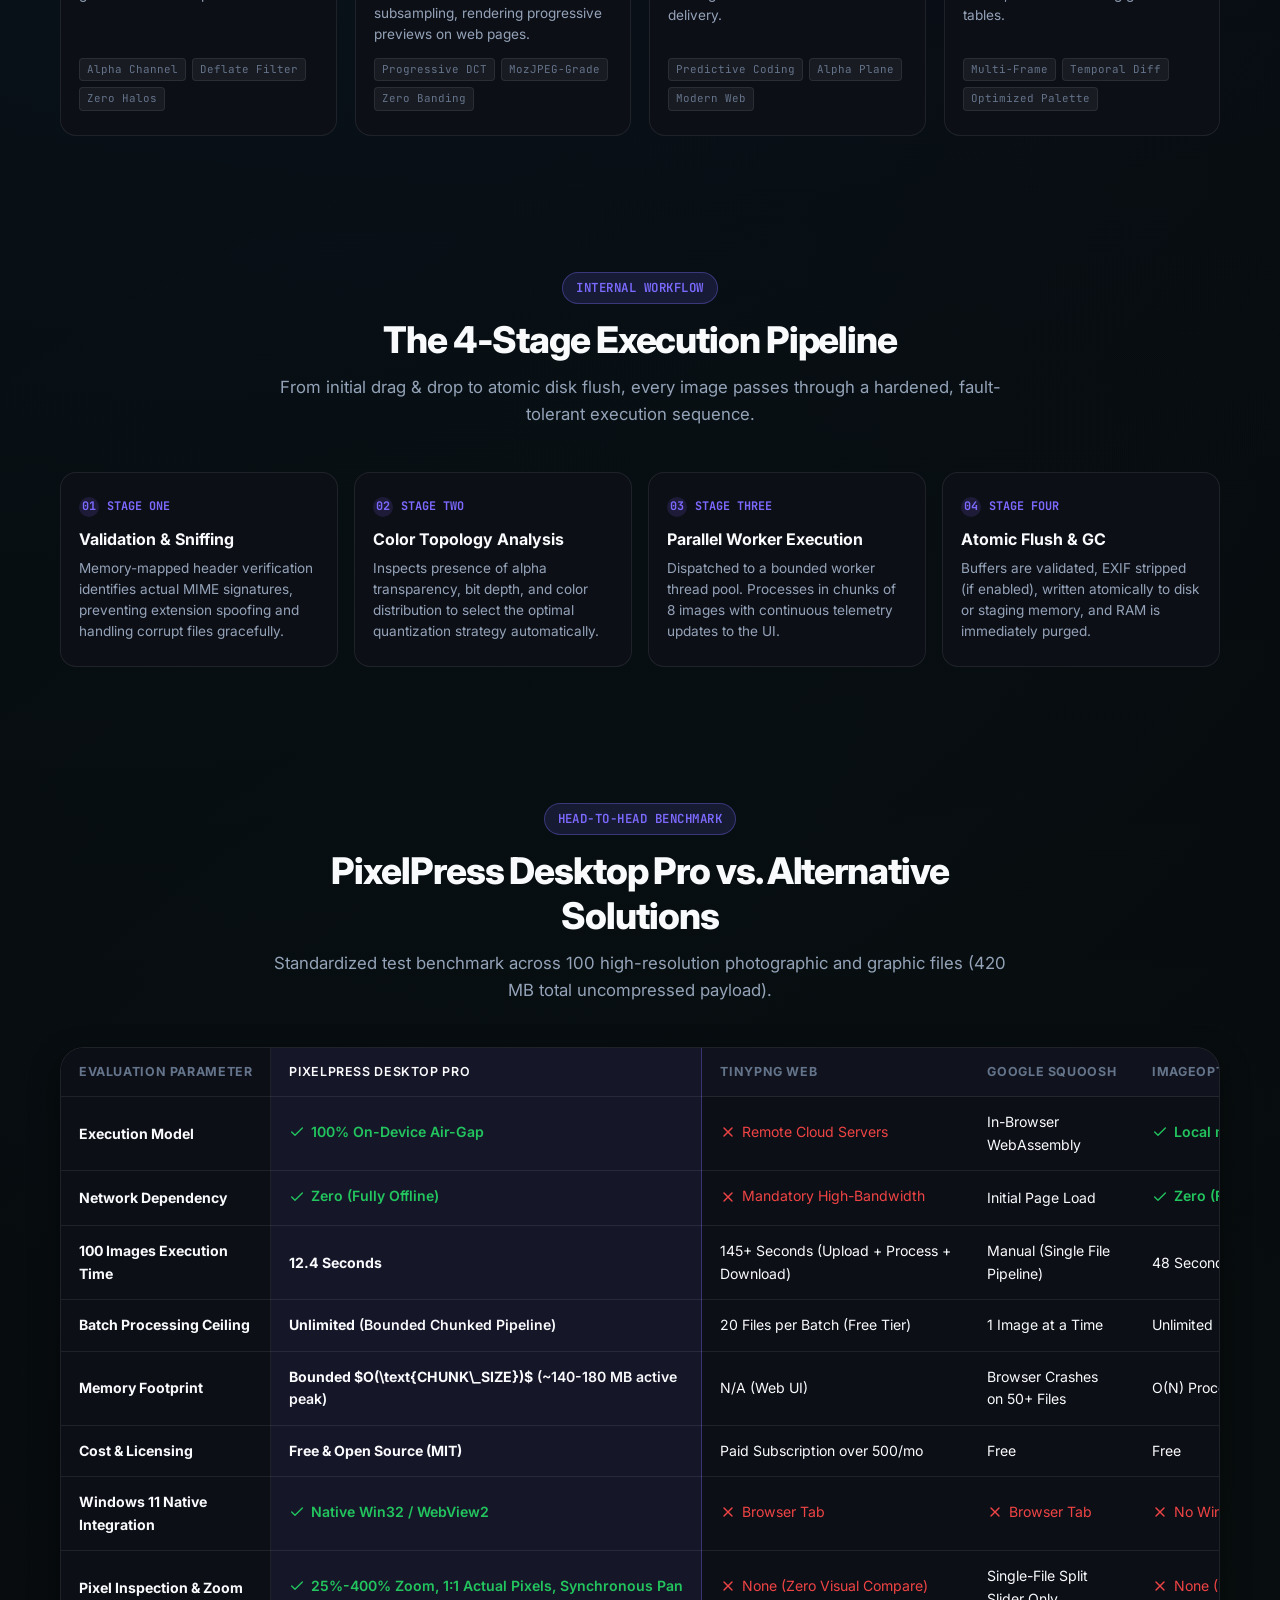
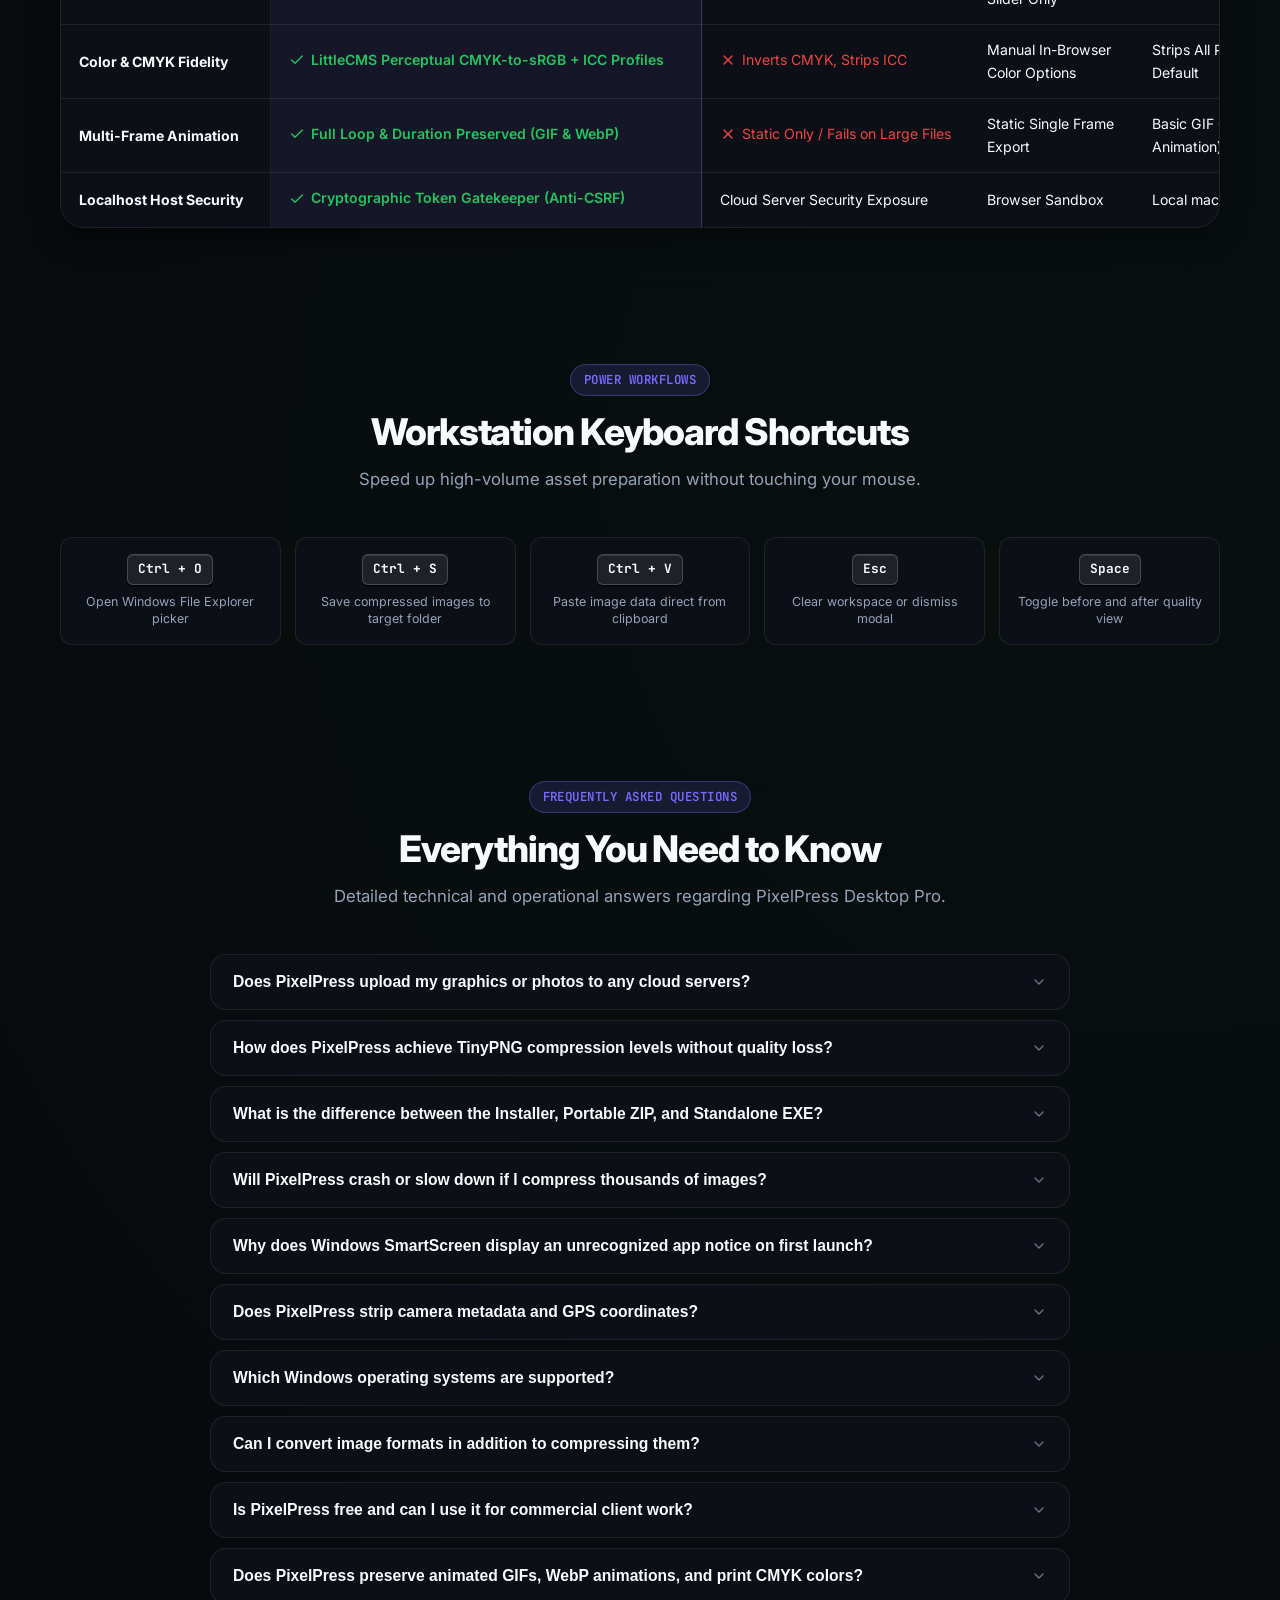
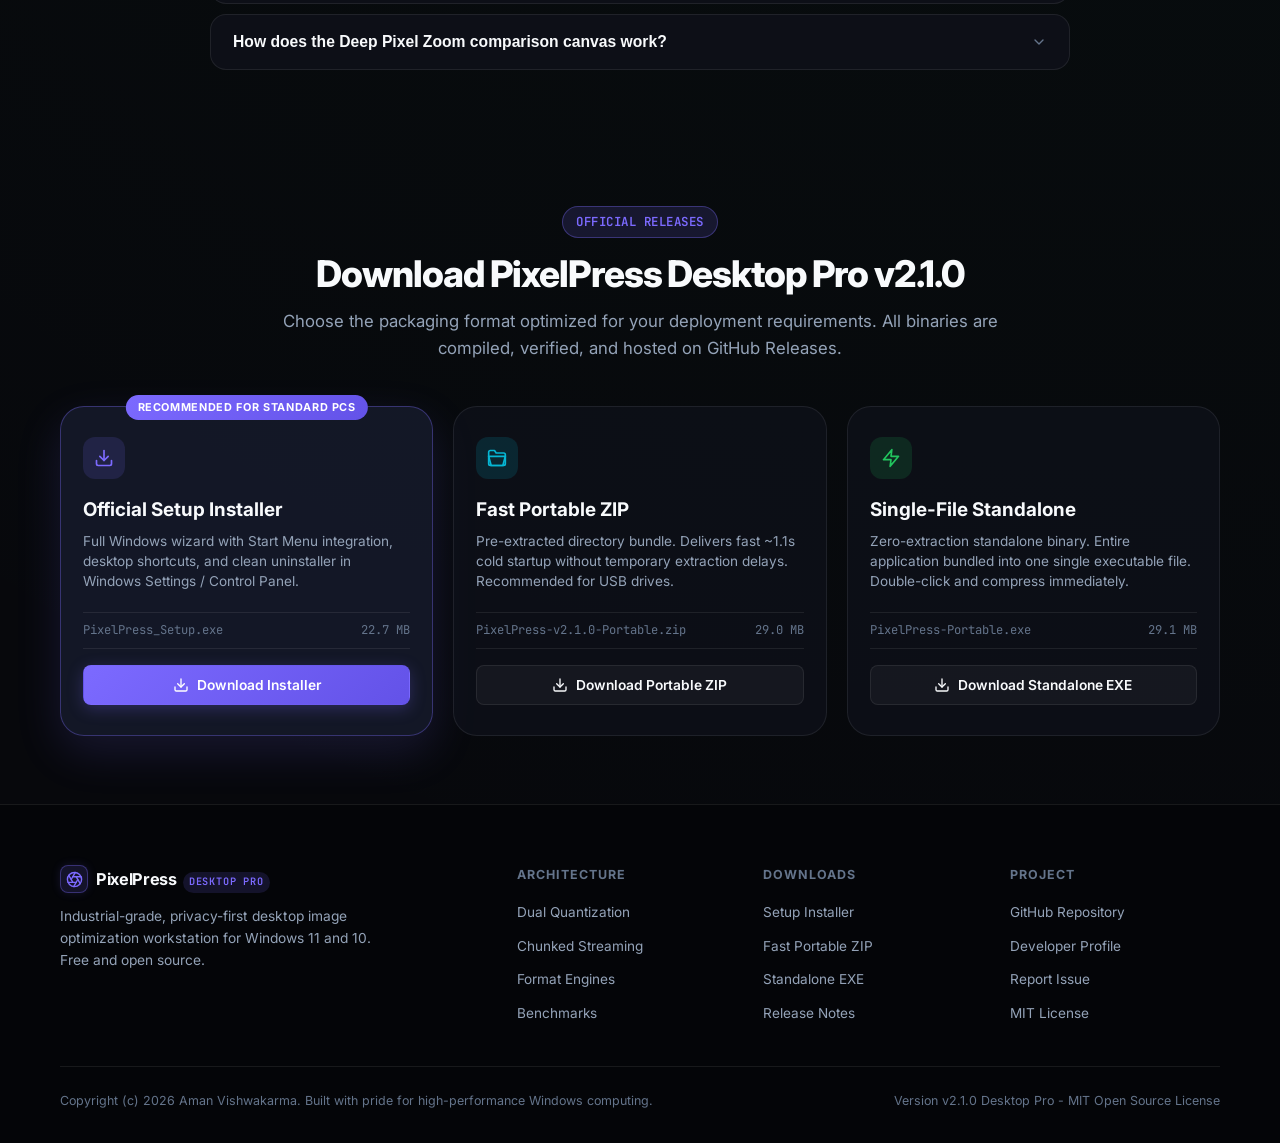
==== commit efbffe7a: "docs: harmonize badges, embed brand logo, expand comparison matrix, and sync v2.1.0 workstation feat" ====
--- a/docs/index.html
+++ b/docs/index.html
@@ -77,7 +77,7 @@
         <polygon points="2 10 22 10 19 21 5 21"></polygon>
       </symbol>
 
-      <!-- Database (Chunked Stream O(1) Memory) -->
+      <!-- Database (Bounded Chunked Stream Memory) -->
       <symbol id="icon-database" viewBox="0 0 24 24">
         <ellipse cx="12" cy="5" rx="9" ry="3"></ellipse>
         <path d="M21 12c0 1.66-4 3-9 3s-9-1.34-9-3"></path>
@@ -123,6 +123,32 @@
       <symbol id="icon-chevrons-left-right" viewBox="0 0 24 24">
         <polyline points="9 7 4 12 9 17"></polyline>
         <polyline points="15 7 20 12 15 17"></polyline>
+      </symbol>
+
+      <!-- Zoom In (Inspection Canvas) -->
+      <symbol id="icon-zoom-in" viewBox="0 0 24 24">
+        <circle cx="11" cy="11" r="8"></circle>
+        <line x1="21" y1="21" x2="16.65" y2="16.65"></line>
+        <line x1="11" y1="8" x2="11" y2="14"></line>
+        <line x1="8" y1="11" x2="14" y2="11"></line>
+      </symbol>
+
+      <!-- Film (Multi-Frame Animation) -->
+      <symbol id="icon-film" viewBox="0 0 24 24">
+        <rect x="2" y="2" width="20" height="20" rx="2.18" ry="2.18"></rect>
+        <line x1="7" y1="2" x2="7" y2="22"></line>
+        <line x1="17" y1="2" x2="17" y2="22"></line>
+        <line x1="2" y1="12" x2="22" y2="12"></line>
+        <line x1="2" y1="7" x2="7" y2="7"></line>
+        <line x1="2" y1="17" x2="7" y2="17"></line>
+        <line x1="17" y1="17" x2="22" y2="17"></line>
+        <line x1="17" y1="7" x2="22" y2="7"></line>
+      </symbol>
+
+      <!-- Lock (Zero-Trust Session Token) -->
+      <symbol id="icon-lock" viewBox="0 0 24 24">
+        <rect x="3" y="11" width="18" height="11" rx="2" ry="2"></rect>
+        <path d="M7 11V7a5 5 0 0 1 10 0v4"></path>
       </symbol>
     </defs>
   </svg>
@@ -311,6 +337,73 @@
             </li>
           </ul>
         </div>
+
+        <!-- Bento 5: Deep Pixel Inspection & Synchronous Pan Canvas (Col 6) -->
+        <div class="bento-card col-6">
+          <div class="bento-icon-box">
+            <svg class="lucide-icon"><use href="#icon-zoom-in"></use></svg>
+          </div>
+          <h3 class="bento-title">Deep Pixel Inspection &amp; Synchronous Pan Canvas</h3>
+          <p class="bento-desc">
+            Workstation-grade visual comparison modal. Smooth mouse-wheel zoom from 25% to 400%, 1:1 actual pixel inspection, 2x artifact peeping, and synchronous pan across both images.
+          </p>
+          <ul class="bento-tech-list">
+            <li class="bento-tech-item">
+              <svg class="lucide-icon sm"><use href="#icon-check"></use></svg>
+              <span><strong>Synchronous Dual-Pan:</strong> Dragging or scrolling pans both source and compressed frames in perfect lockstep.</span>
+            </li>
+            <li class="bento-tech-item">
+              <svg class="lucide-icon sm"><use href="#icon-check"></use></svg>
+              <span><strong>Keyboard Ergonomics:</strong> Space key instant before/after toggle with accessible ArrowLeft and ArrowRight split slider controls.</span>
+            </li>
+          </ul>
+        </div>
+
+        <!-- Bento 6: Multi-Format Color & Animation Integrity (Col 6) -->
+        <div class="bento-card col-6 cyan">
+          <div class="bento-icon-box">
+            <svg class="lucide-icon"><use href="#icon-film"></use></svg>
+          </div>
+          <h3 class="bento-title">Multi-Format Color &amp; Animation Integrity</h3>
+          <p class="bento-desc">
+            Protects color fidelity and frame sequencing across professional graphic workflows without color shifting or data loss.
+          </p>
+          <ul class="bento-tech-list">
+            <li class="bento-tech-item">
+              <svg class="lucide-icon sm"><use href="#icon-check"></use></svg>
+              <span><strong>LittleCMS Perceptual CMYK-to-sRGB:</strong> Professional color transformation preventing neon or inverted color artifacts on print graphics.</span>
+            </li>
+            <li class="bento-tech-item">
+              <svg class="lucide-icon sm"><use href="#icon-check"></use></svg>
+              <span><strong>Multi-Frame Loop Retention:</strong> Animated GIF and Animated WebP retain all frames, sequence durations, and playback loop counts.</span>
+            </li>
+          </ul>
+        </div>
+
+        <!-- Bento 7: Zero-Trust Local Security & 250 Megapixel Ceiling (Col 12) -->
+        <div class="bento-card col-12 emerald">
+          <div class="bento-icon-box">
+            <svg class="lucide-icon"><use href="#icon-lock"></use></svg>
+          </div>
+          <h3 class="bento-title">Zero-Trust Localhost Security &amp; 250 Megapixel Ceiling</h3>
+          <p class="bento-desc">
+            Guarding local processes against malicious web scripts and decompression exhaustion attacks:
+          </p>
+          <ul class="bento-tech-list">
+            <li class="bento-tech-item">
+              <svg class="lucide-icon sm"><use href="#icon-check"></use></svg>
+              <span><strong>Cryptographic Session Token Gatekeeper:</strong> Enforces X-PixelPress-Token authentication across all local endpoints, completely mitigating localhost CSRF and DNS rebinding attacks from third-party browser tabs.</span>
+            </li>
+            <li class="bento-tech-item">
+              <svg class="lucide-icon sm"><use href="#icon-check"></use></svg>
+              <span><strong>250 Megapixel Ceiling &amp; Path Traversal Sandboxing:</strong> Protected against decompression image bombs with canonical realpath workspace confinement.</span>
+            </li>
+            <li class="bento-tech-item">
+              <svg class="lucide-icon sm"><use href="#icon-check"></use></svg>
+              <span><strong>Automated Verification:</strong> Backed by 30 passing automated Pytest test suites and continuous integration matrix.</span>
+            </li>
+          </ul>
+        </div>
       </div>
     </div>
   </section>
@@ -537,6 +630,34 @@
               <td><span class="cross-pill"><svg class="lucide-icon sm"><use href="#icon-x"></use></svg> Browser Tab</span></td>
               <td><span class="cross-pill"><svg class="lucide-icon sm"><use href="#icon-x"></use></svg> No Windows Support</span></td>
             </tr>
+            <tr>
+              <td><strong>Pixel Inspection &amp; Zoom</strong></td>
+              <td class="highlight-col"><span class="check-pill"><svg class="lucide-icon sm"><use href="#icon-check"></use></svg> 25%-400% Zoom, 1:1 Actual Pixels, Synchronous Pan</span></td>
+              <td><span class="cross-pill"><svg class="lucide-icon sm"><use href="#icon-x"></use></svg> None (Zero Visual Compare)</span></td>
+              <td>Single-File Split Slider Only</td>
+              <td><span class="cross-pill"><svg class="lucide-icon sm"><use href="#icon-x"></use></svg> None (No GUI Preview)</span></td>
+            </tr>
+            <tr>
+              <td><strong>Color &amp; CMYK Fidelity</strong></td>
+              <td class="highlight-col"><span class="check-pill"><svg class="lucide-icon sm"><use href="#icon-check"></use></svg> LittleCMS Perceptual CMYK-to-sRGB + ICC Profiles</span></td>
+              <td><span class="cross-pill"><svg class="lucide-icon sm"><use href="#icon-x"></use></svg> Inverts CMYK, Strips ICC</span></td>
+              <td>Manual In-Browser Color Options</td>
+              <td>Strips All Profiles by Default</td>
+            </tr>
+            <tr>
+              <td><strong>Multi-Frame Animation</strong></td>
+              <td class="highlight-col"><span class="check-pill"><svg class="lucide-icon sm"><use href="#icon-check"></use></svg> Full Loop &amp; Duration Preserved (GIF &amp; WebP)</span></td>
+              <td><span class="cross-pill"><svg class="lucide-icon sm"><use href="#icon-x"></use></svg> Static Only / Fails on Large Files</span></td>
+              <td>Static Single Frame Export</td>
+              <td>Basic GIF Only (No WebP Animation)</td>
+            </tr>
+            <tr>
+              <td><strong>Localhost Host Security</strong></td>
+              <td class="highlight-col"><span class="check-pill"><svg class="lucide-icon sm"><use href="#icon-check"></use></svg> Cryptographic Token Gatekeeper (Anti-CSRF)</span></td>
+              <td>Cloud Server Security Exposure</td>
+              <td>Browser Sandbox</td>
+              <td>Local macOS Sandbox</td>
+            </tr>
           </tbody>
         </table>
       </div>
@@ -709,6 +830,34 @@
             <div class="faq-answer-inner">
               <div class="faq-answer-content">
                 PixelPress is 100% free and open-source software released under the permissive MIT License. You are free to use it for personal projects, commercial client deliverables, enterprise production workflows, and internal studio pipelines without any licensing fees.
+              </div>
+            </div>
+          </div>
+        </div>
+
+        <div class="faq-item">
+          <button class="faq-question">
+            <span>Does PixelPress preserve animated GIFs, WebP animations, and print CMYK colors?</span>
+            <svg class="lucide-icon sm faq-chevron"><use href="#icon-chevron-down"></use></svg>
+          </button>
+          <div class="faq-answer">
+            <div class="faq-answer-inner">
+              <div class="faq-answer-content">
+                Yes. PixelPress v2.1.0 includes a dedicated multi-format integrity engine. Animated GIF and Animated WebP sequences retain all frames, duration timings, and infinite playback loop settings. For print graphics in CMYK mode, it applies LittleCMS perceptual conversion to sRGB, preventing color inversion or neon artifacts, while preserving embedded Display-P3 ICC color profiles.
+              </div>
+            </div>
+          </div>
+        </div>
+
+        <div class="faq-item">
+          <button class="faq-question">
+            <span>How does the Deep Pixel Zoom comparison canvas work?</span>
+            <svg class="lucide-icon sm faq-chevron"><use href="#icon-chevron-down"></use></svg>
+          </button>
+          <div class="faq-answer">
+            <div class="faq-answer-inner">
+              <div class="faq-answer-content">
+                When inspecting an image, click the Compare button to launch the inspection modal. You can toggle between Side-by-Side and Split Slider views. Use the mouse wheel or toolbar buttons to zoom from 25% up to 400%, with 1:1 actual pixel mapping and 2x artifact inspection. In both views, dragging or scrolling pans both original and compressed images synchronously. You can also press Space on your keyboard to instantly toggle before and after states.
               </div>
             </div>
           </div>
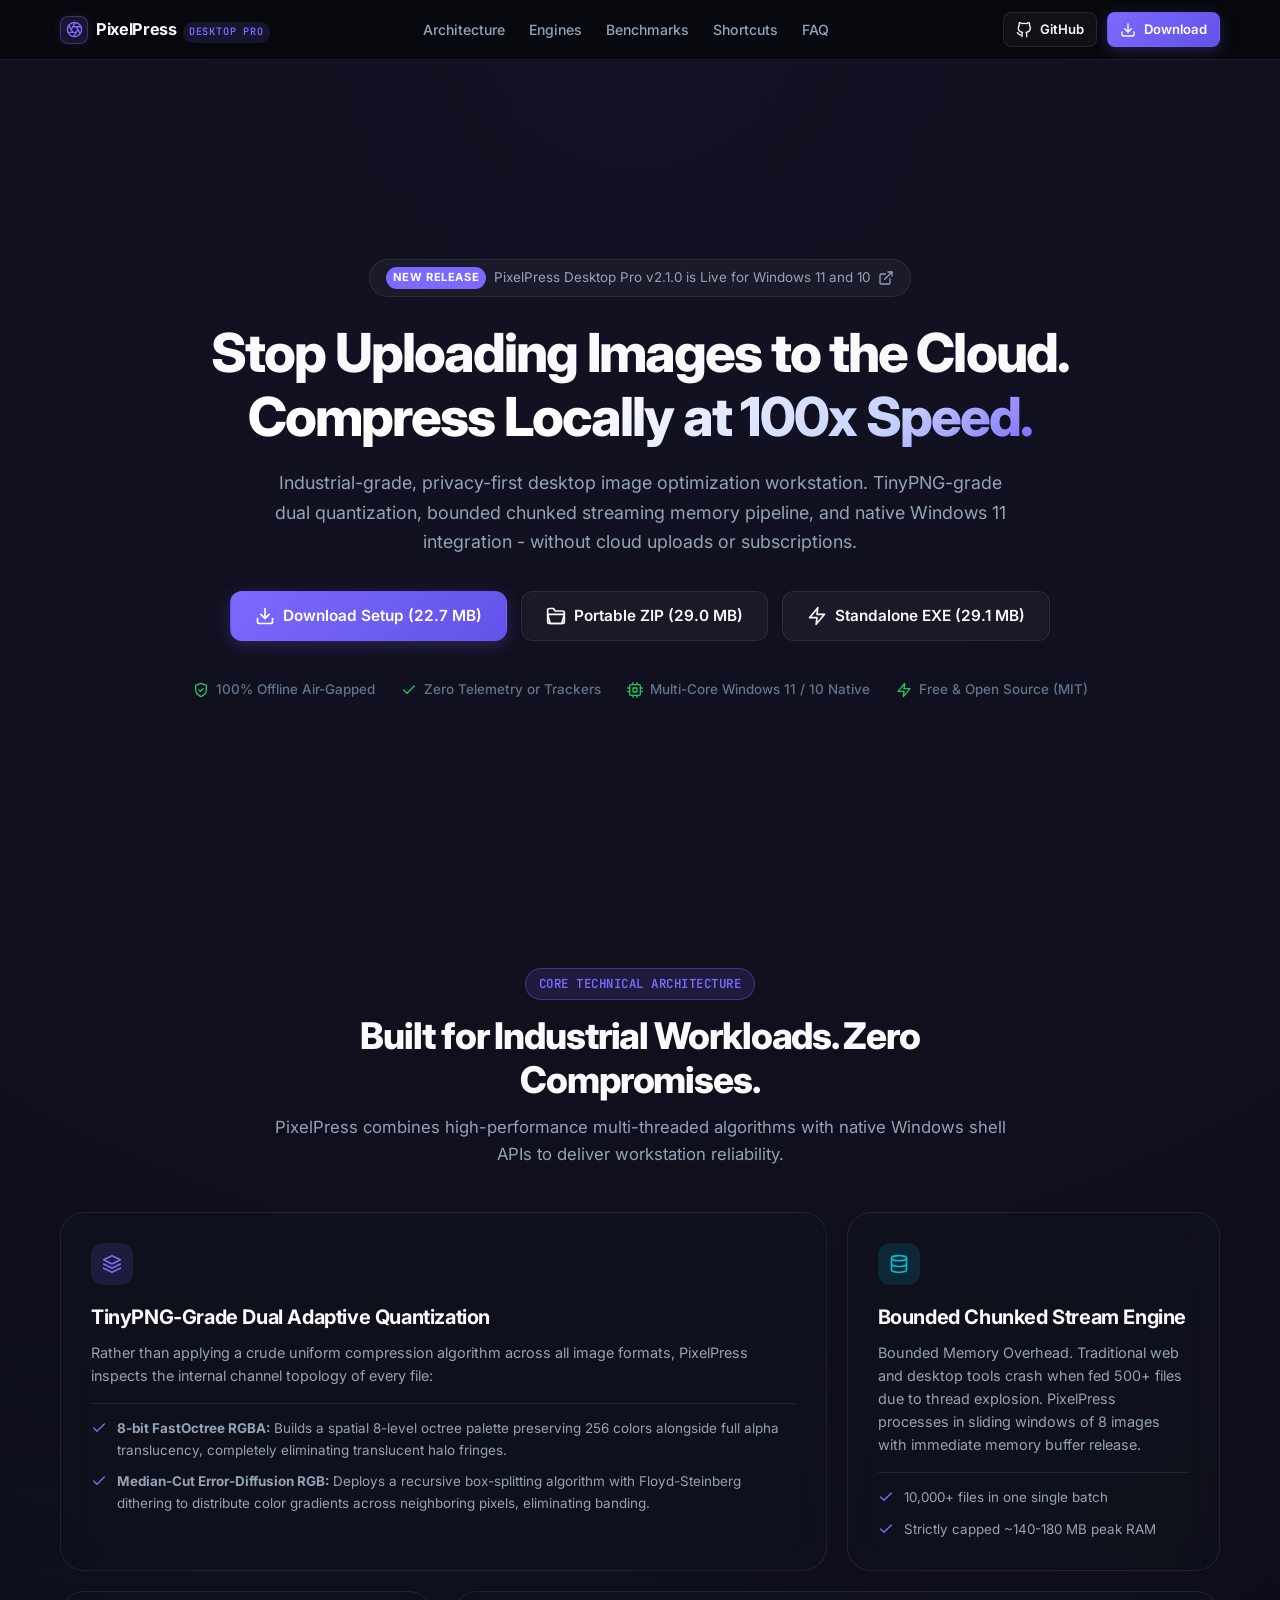
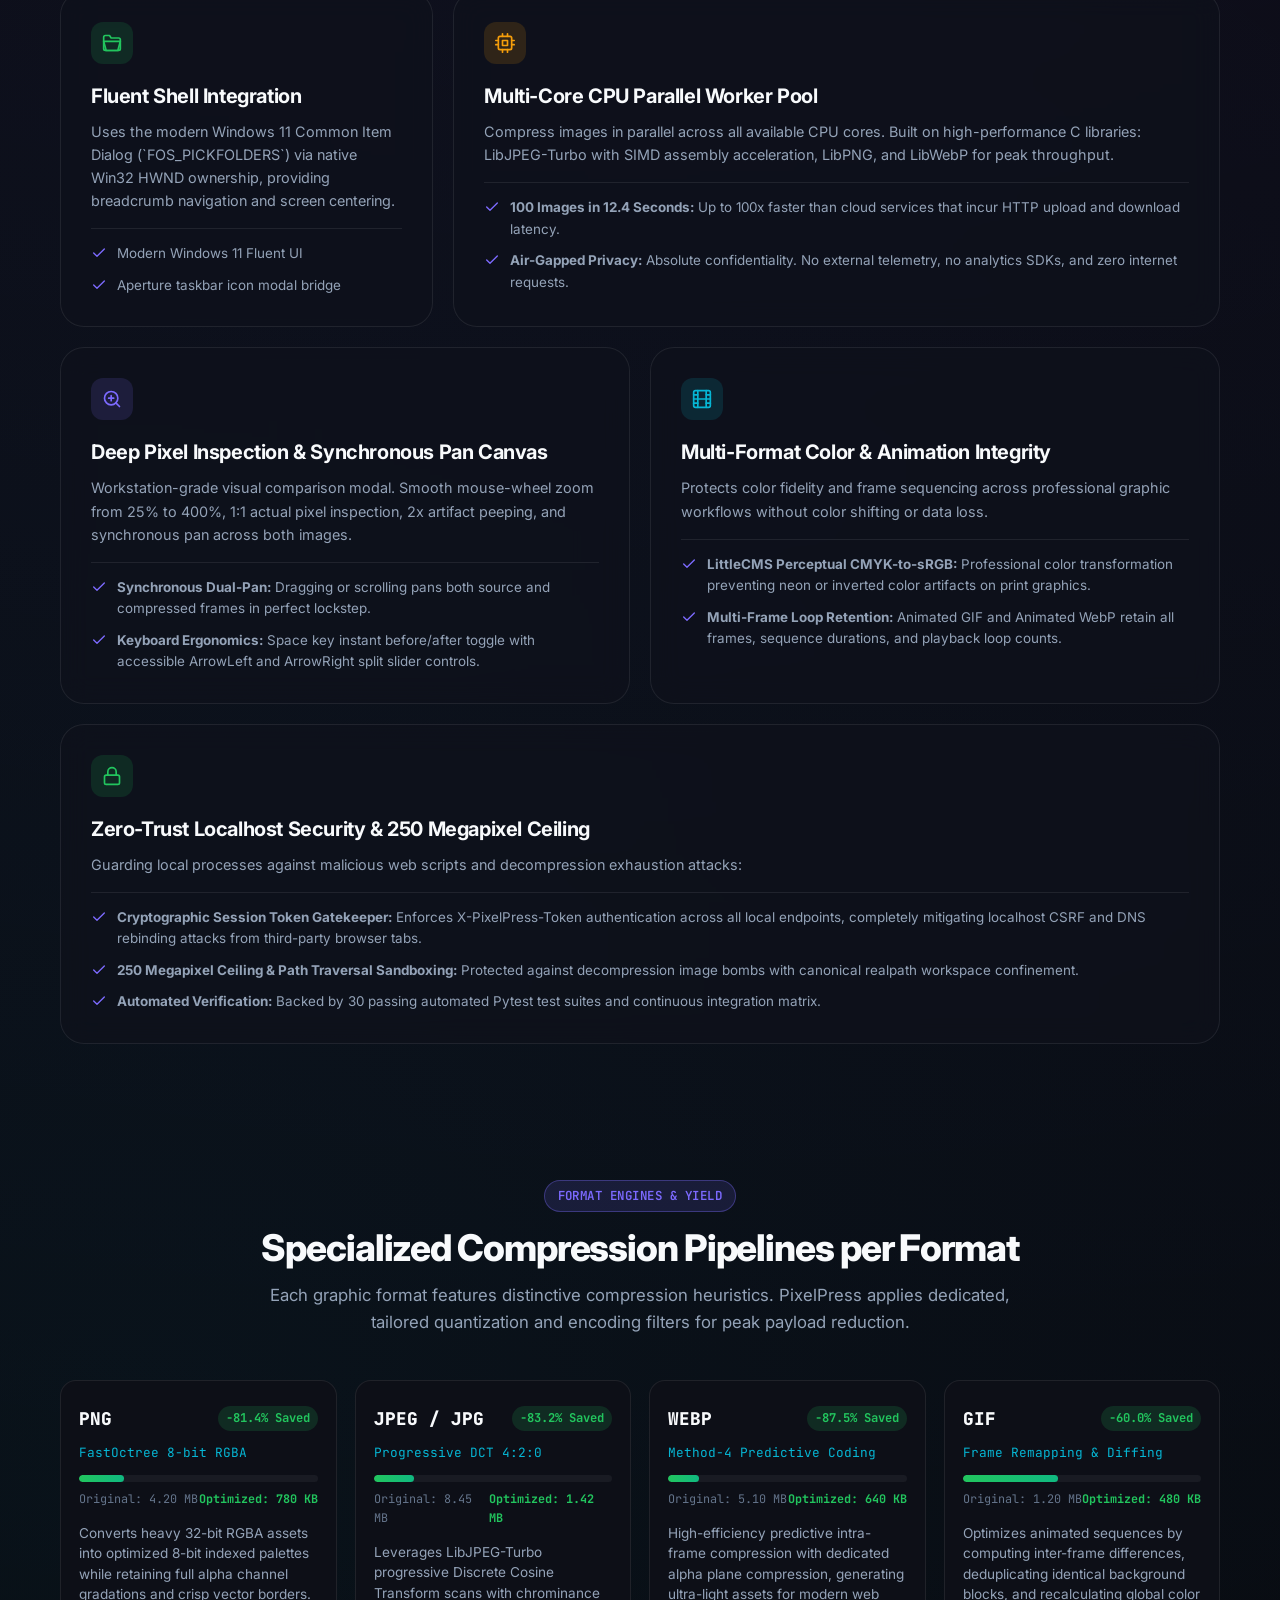
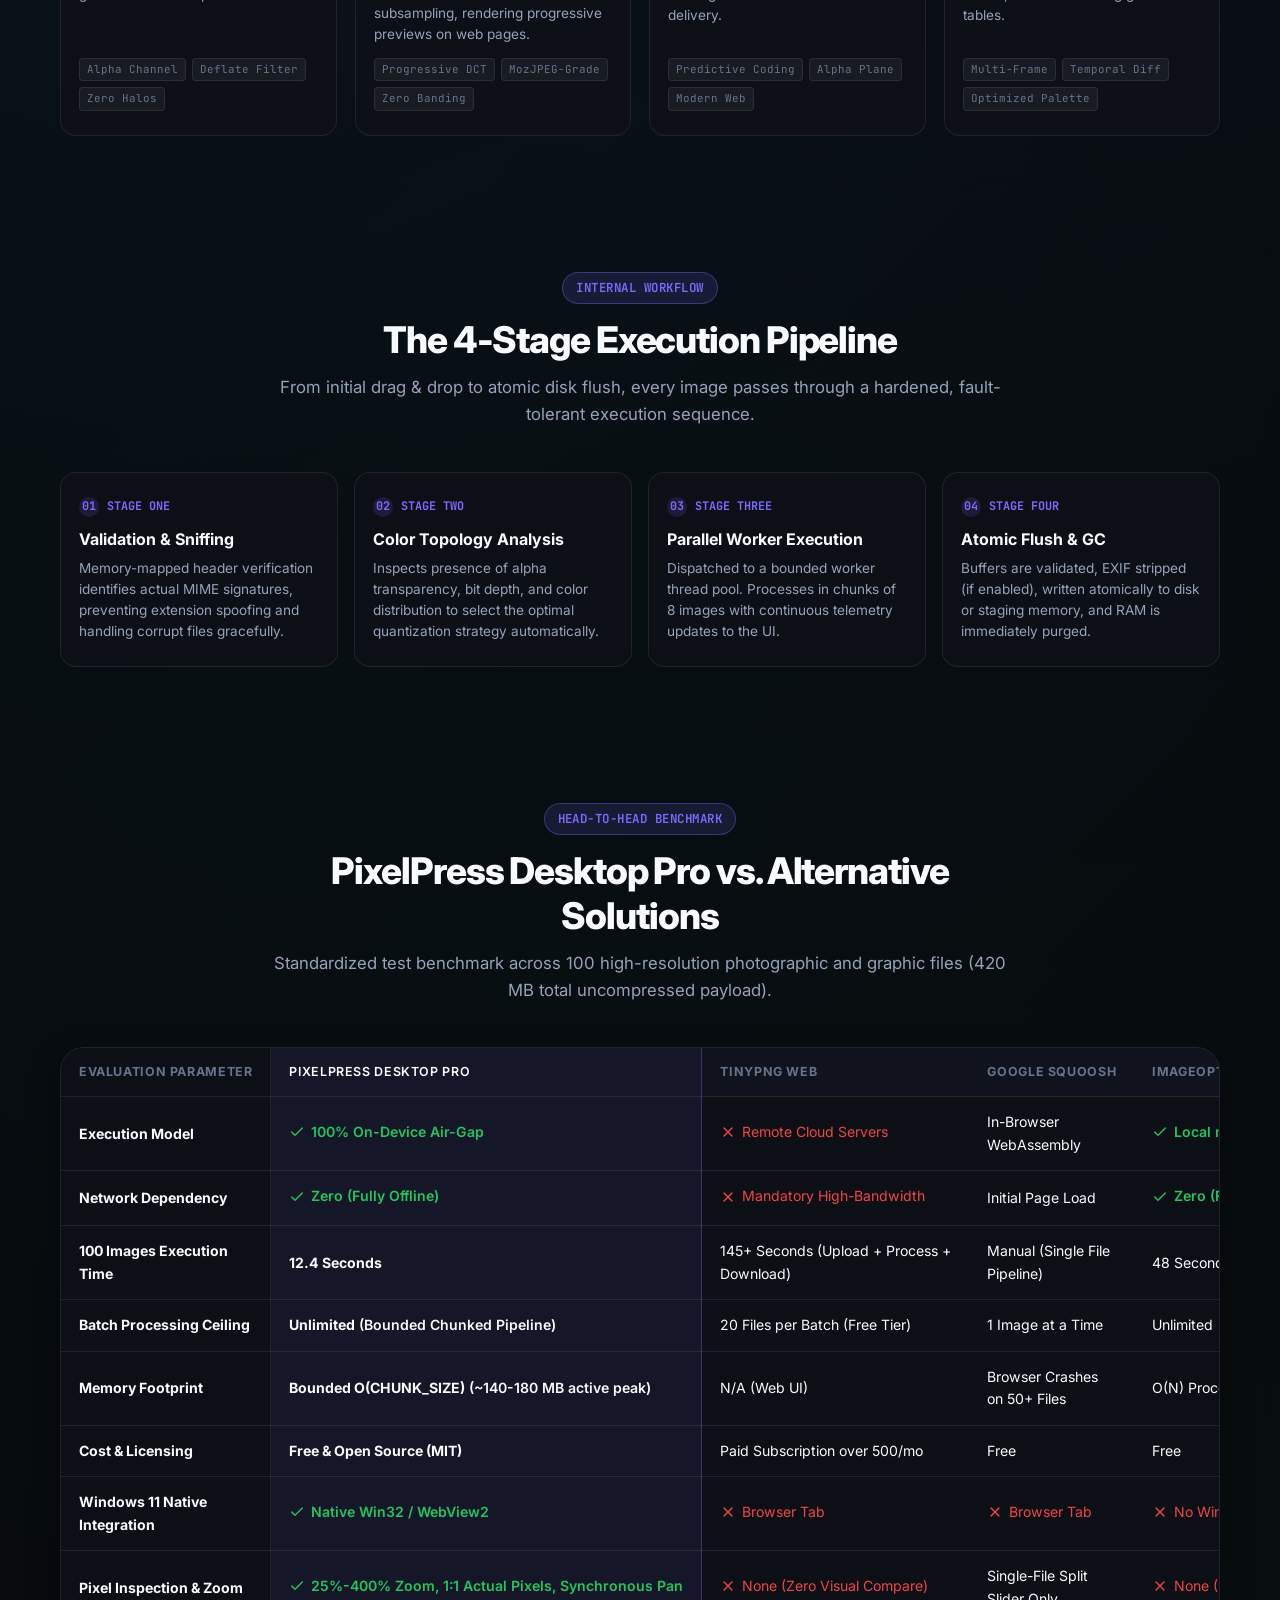
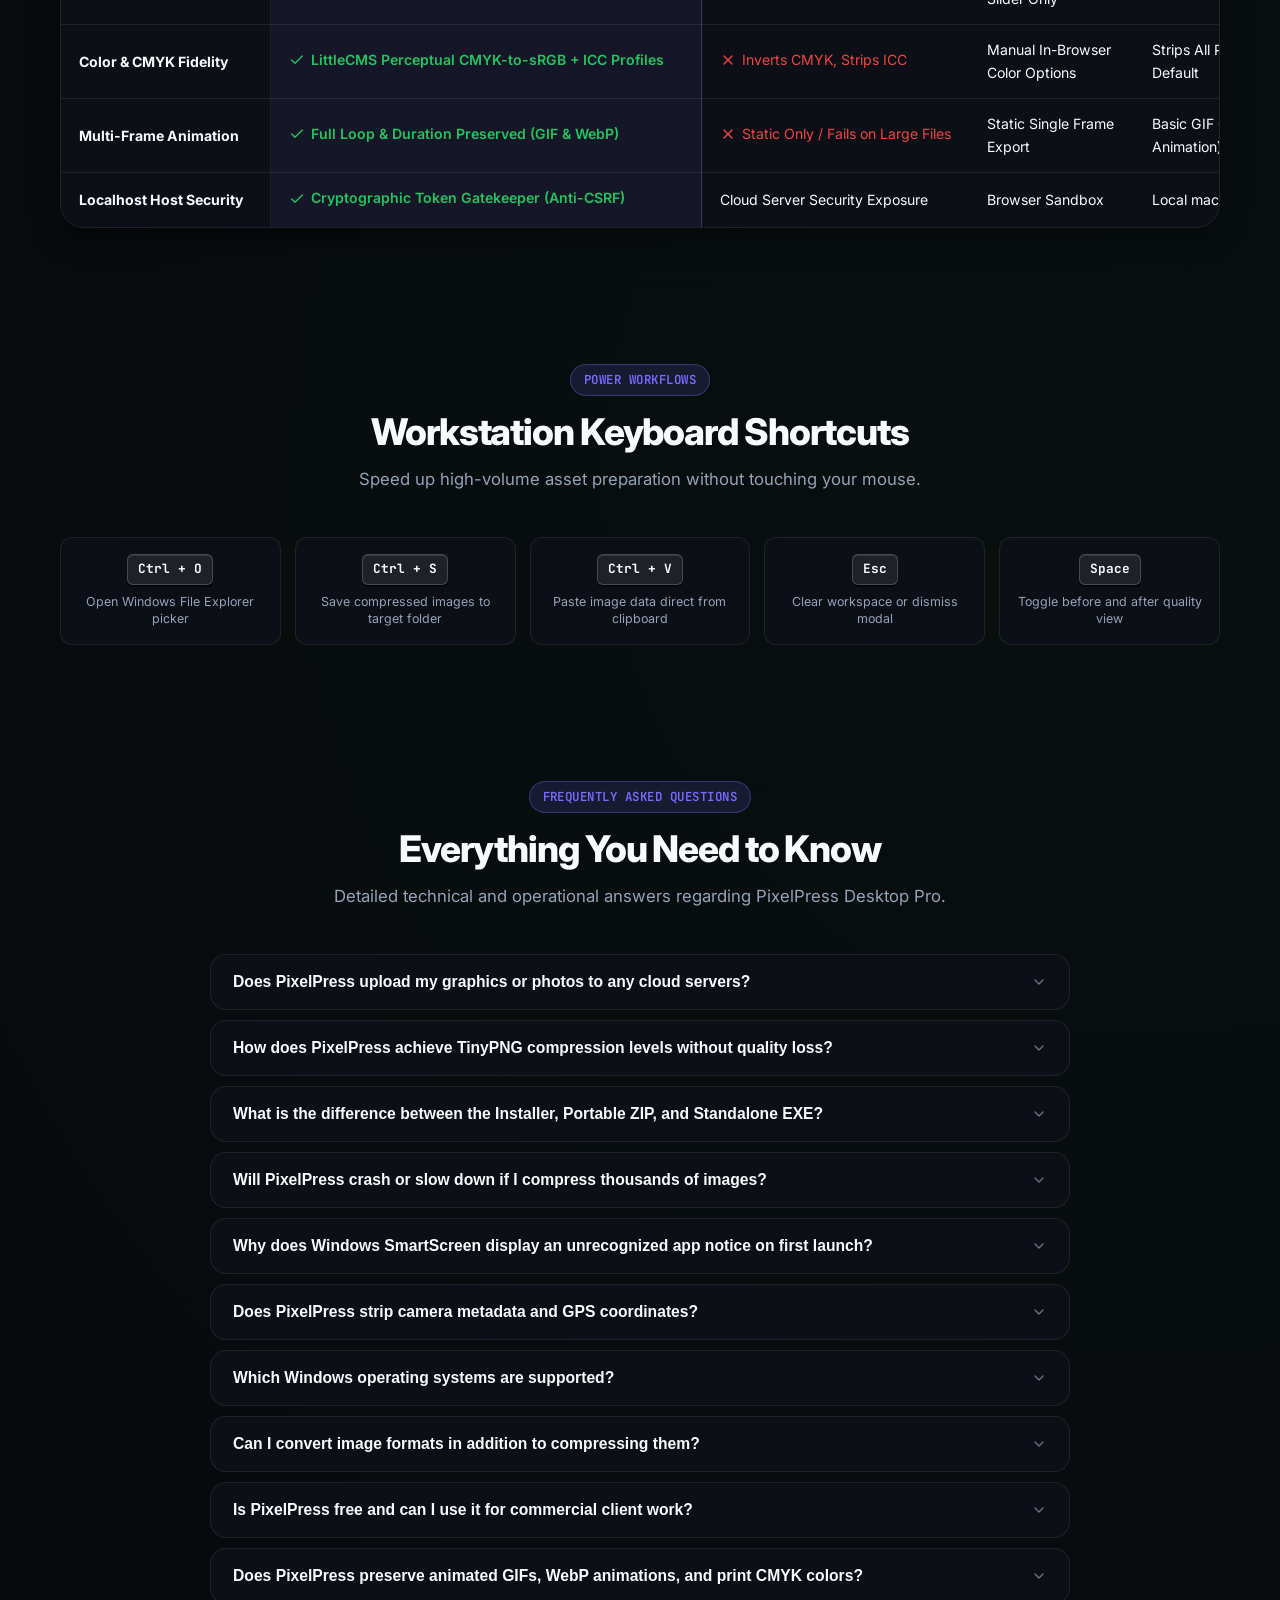
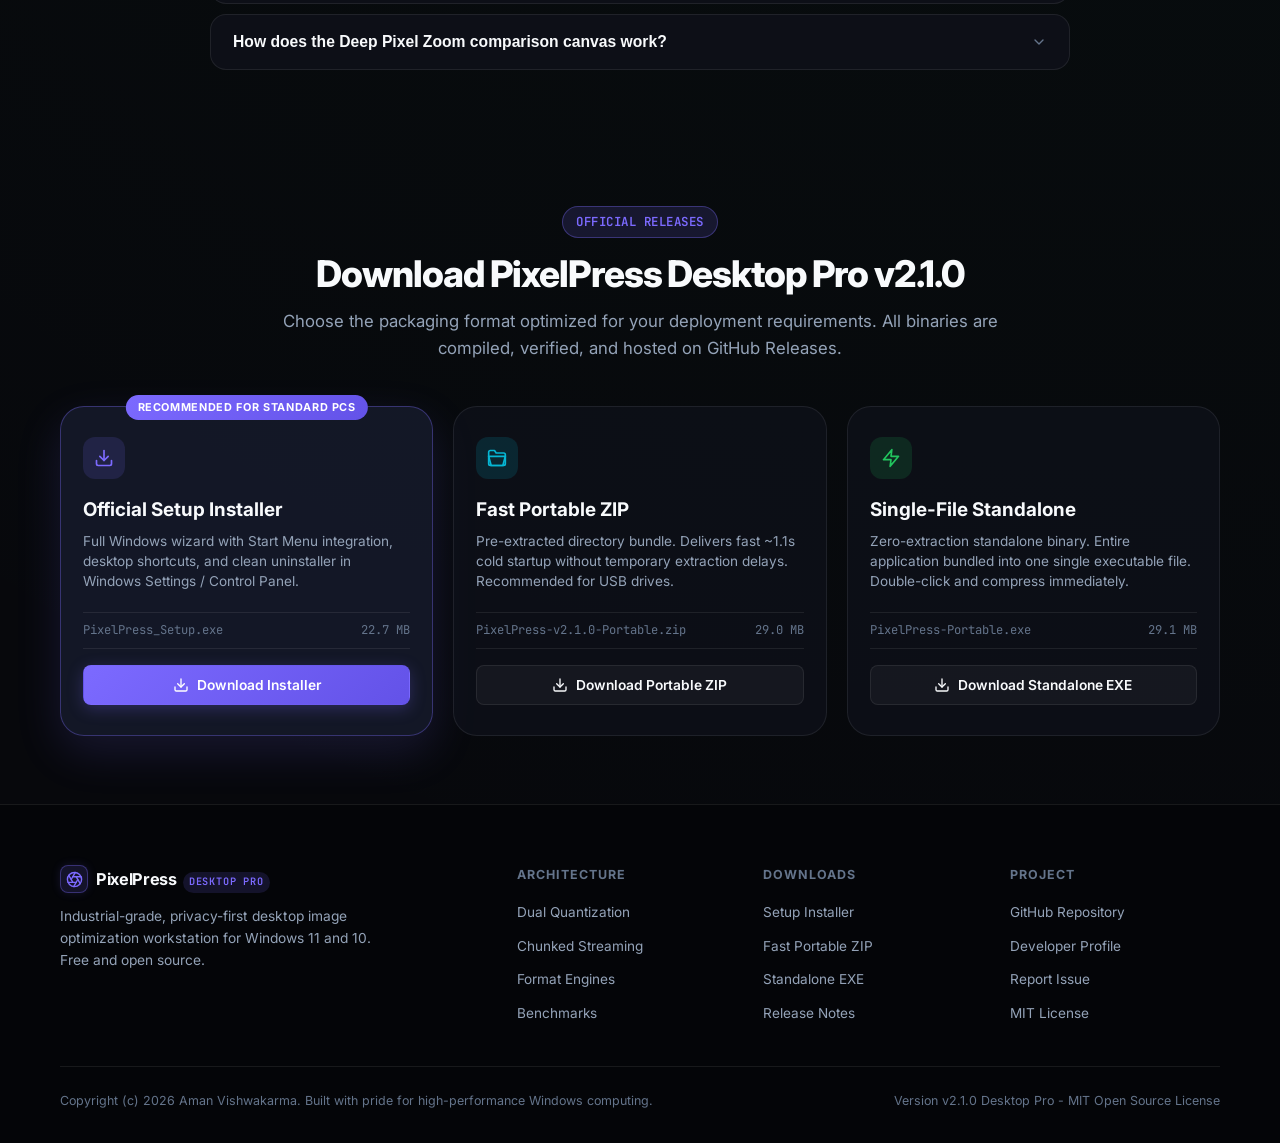
==== commit 72fefaa4: "fix(docs): eliminate LaTeX math syntax triggering GitHub KaTeX rendering errors" ====
--- a/docs/index.html
+++ b/docs/index.html
@@ -611,7 +611,7 @@
             </tr>
             <tr>
               <td><strong>Memory Footprint</strong></td>
-              <td class="highlight-col"><strong>Bounded $O(\text{CHUNK\_SIZE})$</strong> (~140-180 MB active peak)</td>
+              <td class="highlight-col"><strong>Bounded O(CHUNK_SIZE)</strong> (~140-180 MB active peak)</td>
               <td>N/A (Web UI)</td>
               <td>Browser Crashes on 50+ Files</td>
               <td>O(N) Process Heap</td>
@@ -773,7 +773,7 @@
           <div class="faq-answer">
             <div class="faq-answer-inner">
               <div class="faq-answer-content">
-                PixelPress is a free, non-profit open-source project. Because commercial Extended Validation (EV) code-signing certificates cost $400-$600 annually, the downloadable binaries are self-packaged. Windows Defender SmartScreen shows this notice for any newly released binary without an expensive corporate certificate. Simply click "More info" and then "Run anyway" to start PixelPress. You can also verify the published SHA-256 checksums on GitHub Releases.
+                PixelPress is a free, non-profit open-source project. Because commercial Extended Validation (EV) code-signing certificates cost 400 to 600 USD annually, the downloadable binaries are self-packaged. Windows Defender SmartScreen shows this notice for any newly released binary without an expensive corporate certificate. Simply click "More info" and then "Run anyway" to start PixelPress. You can also verify the published SHA-256 checksums on GitHub Releases.
               </div>
             </div>
           </div>
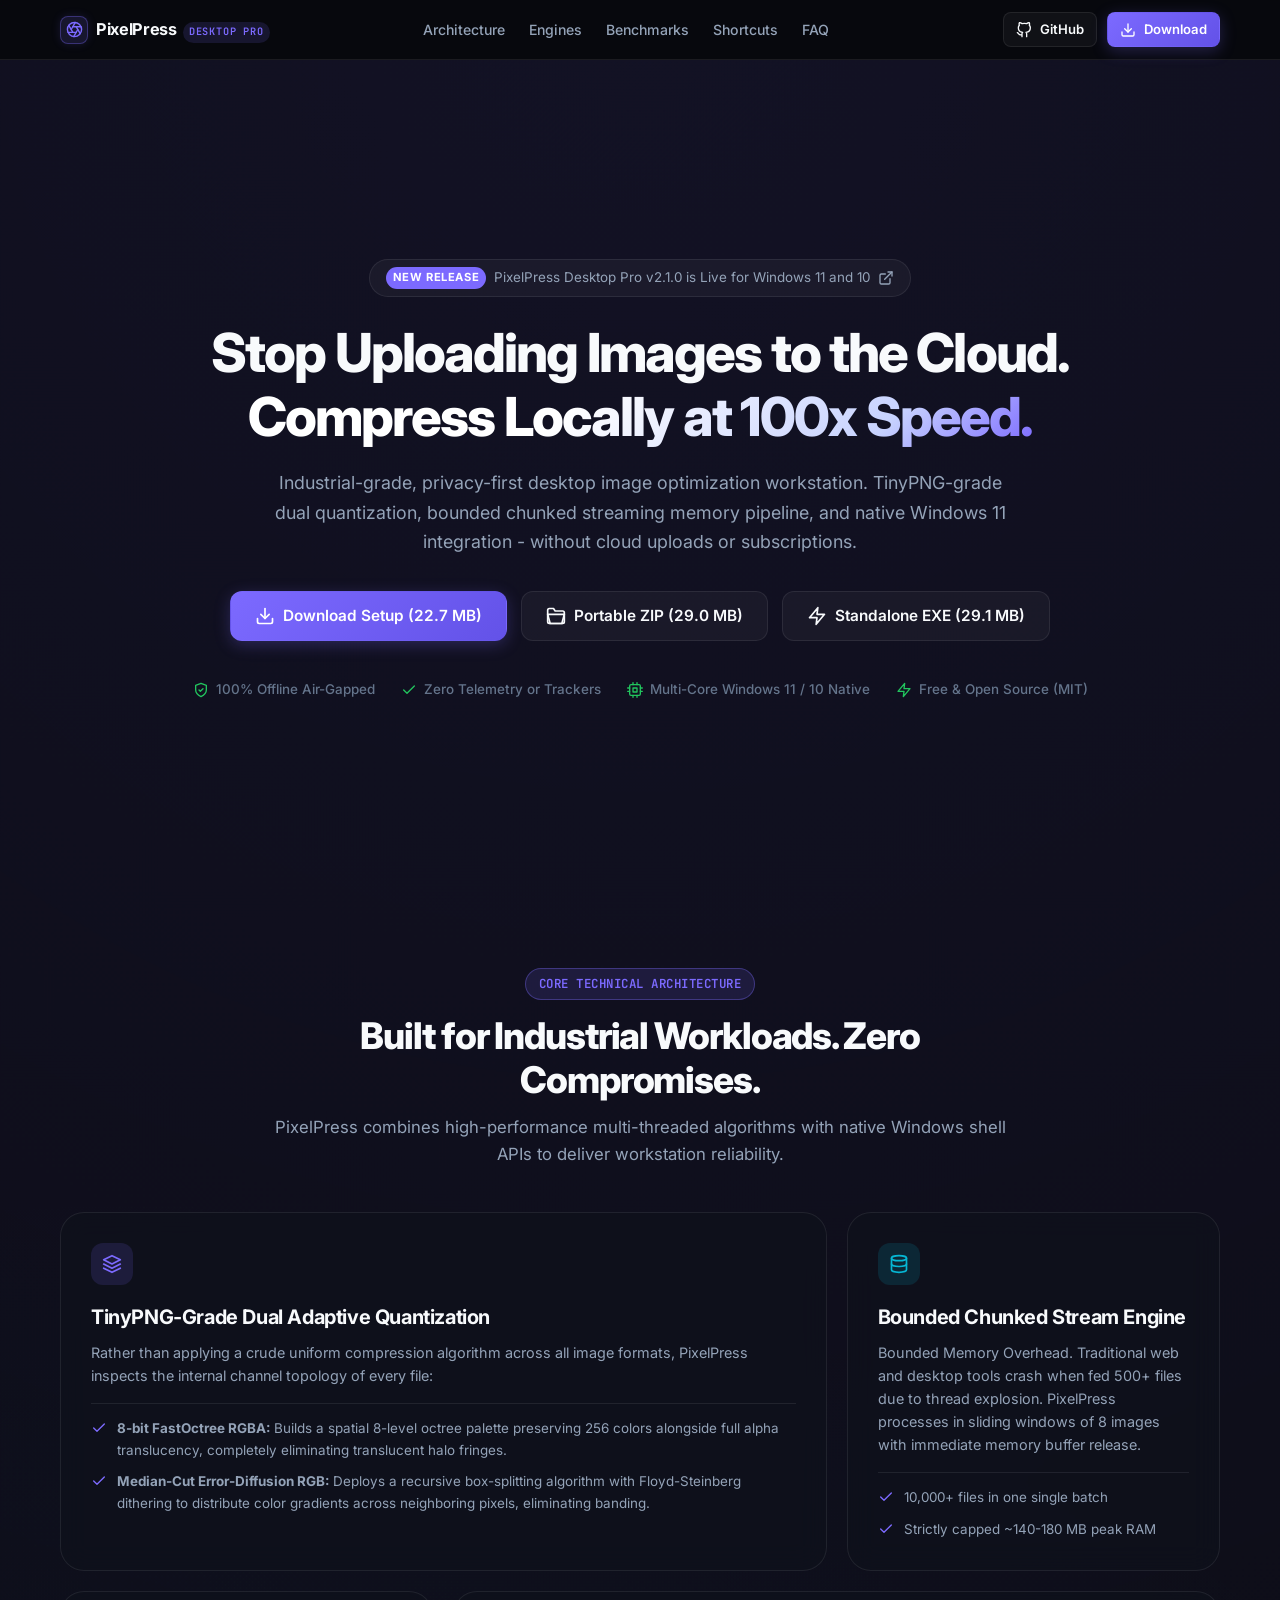
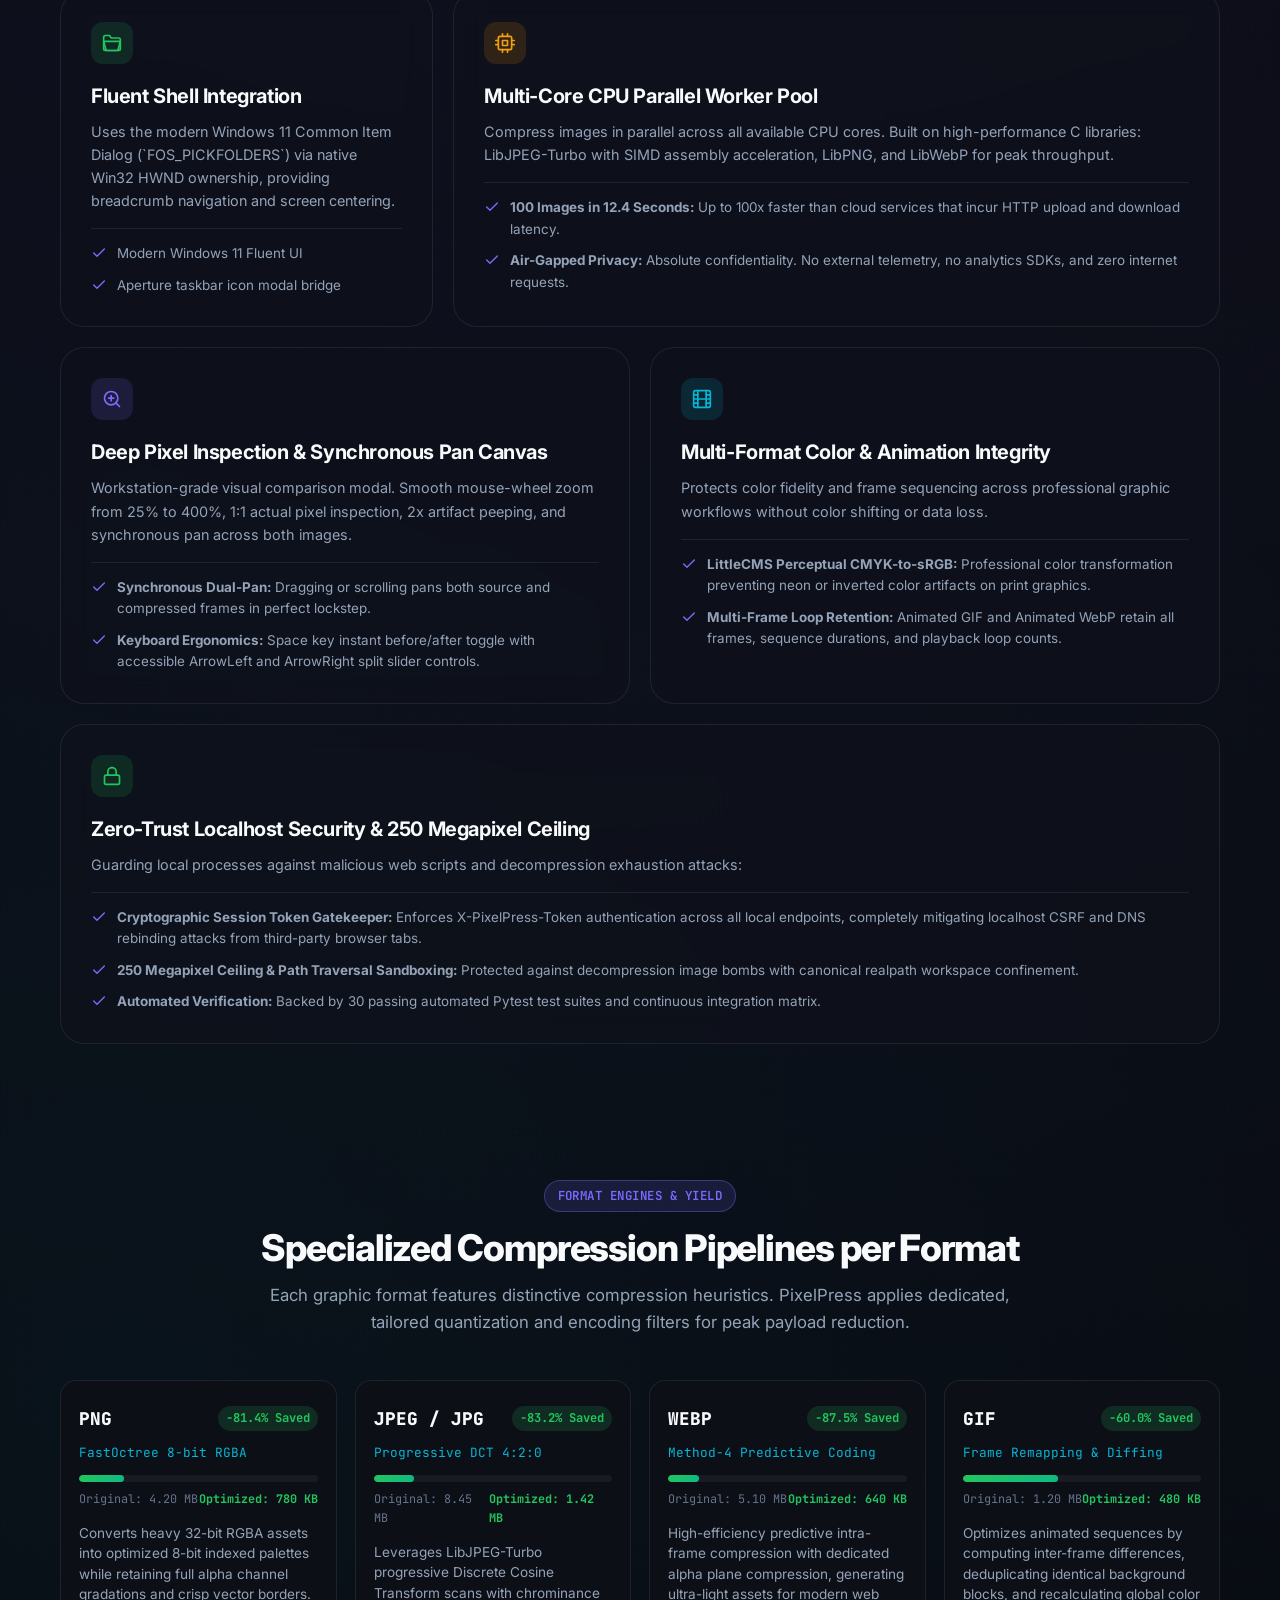
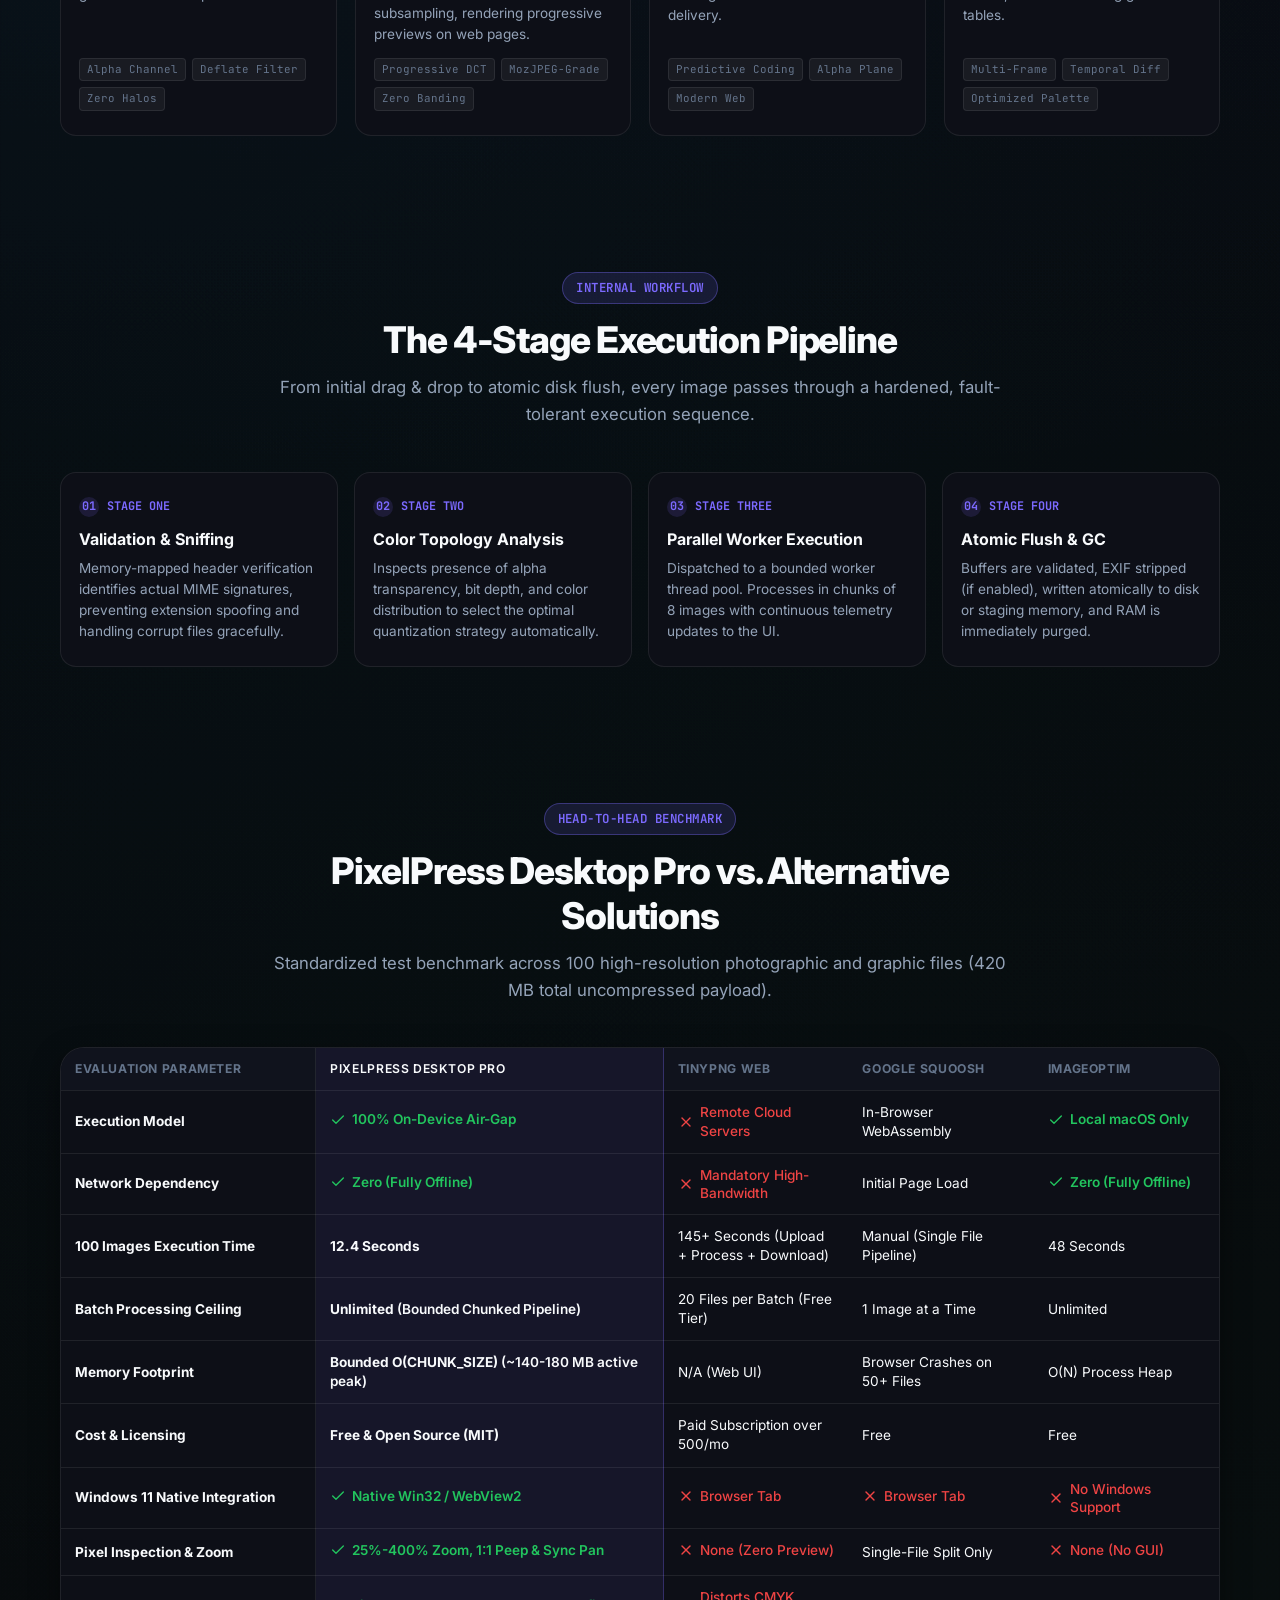
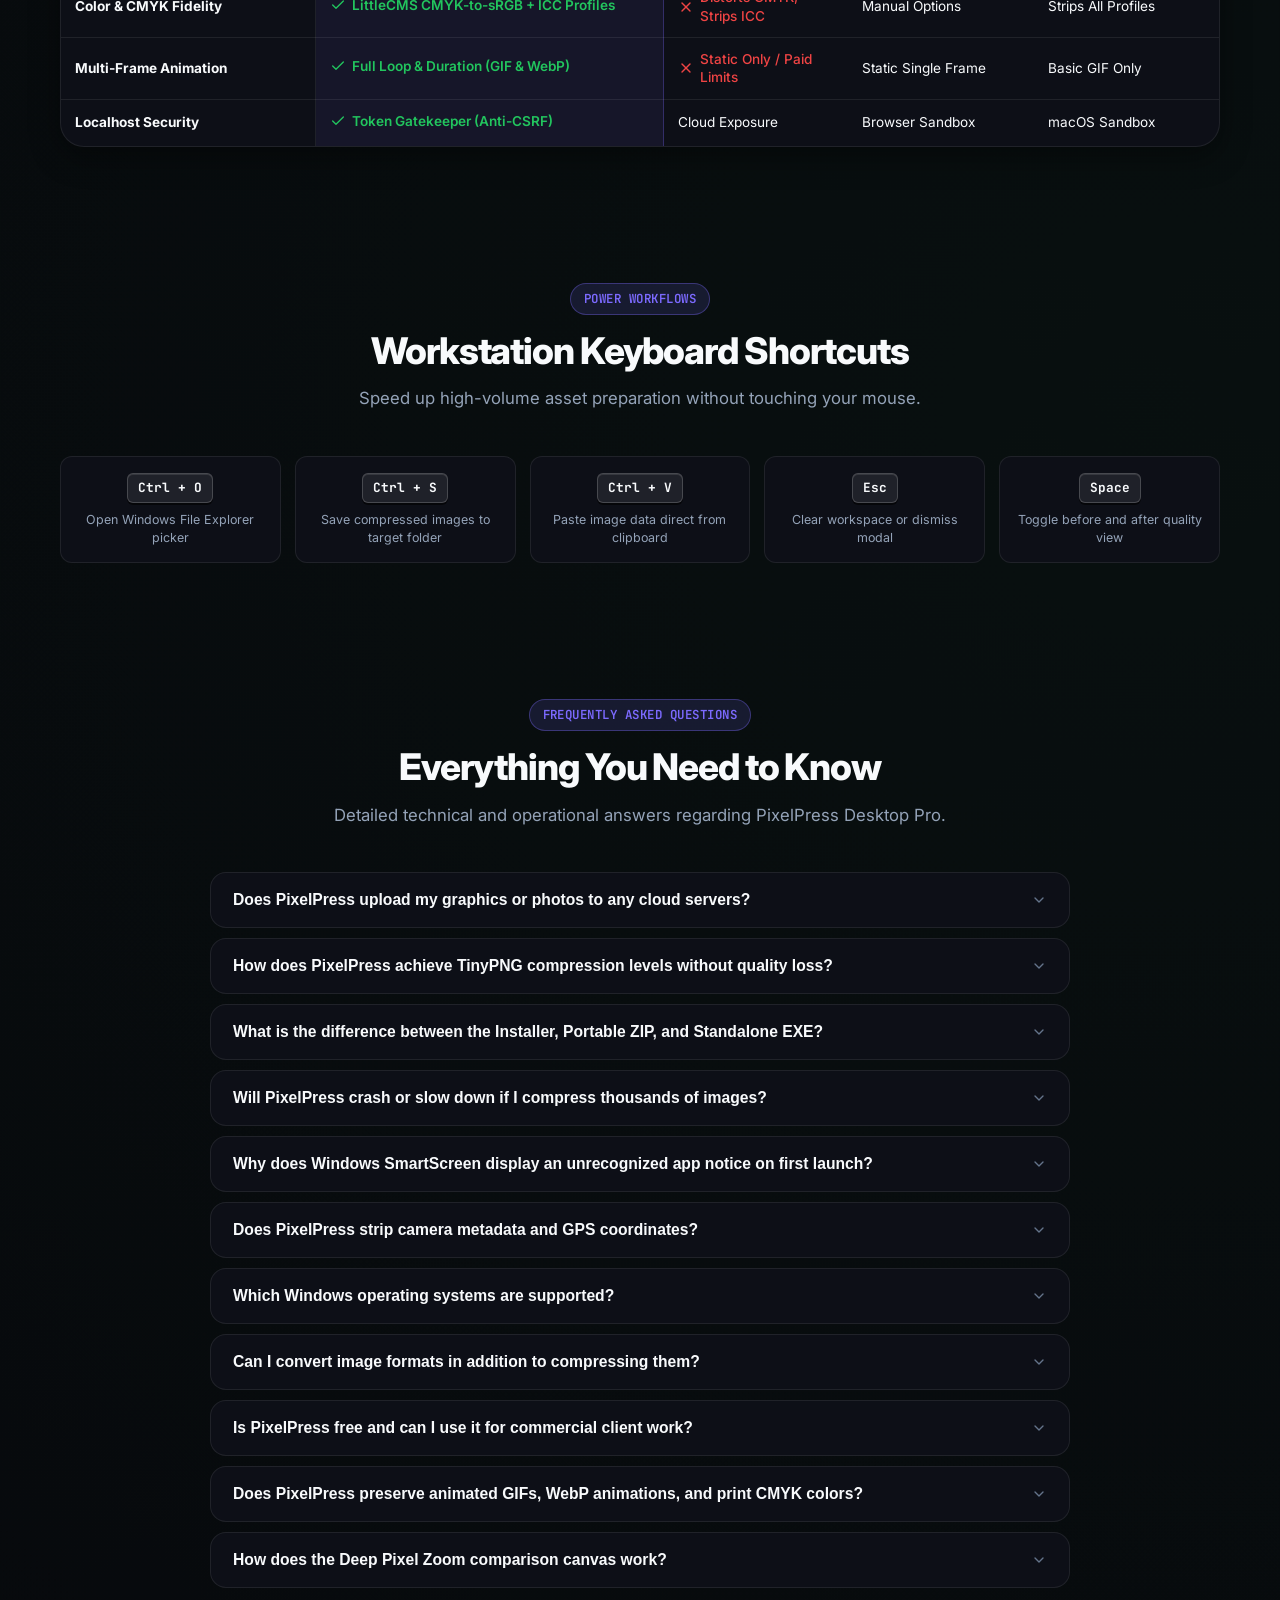
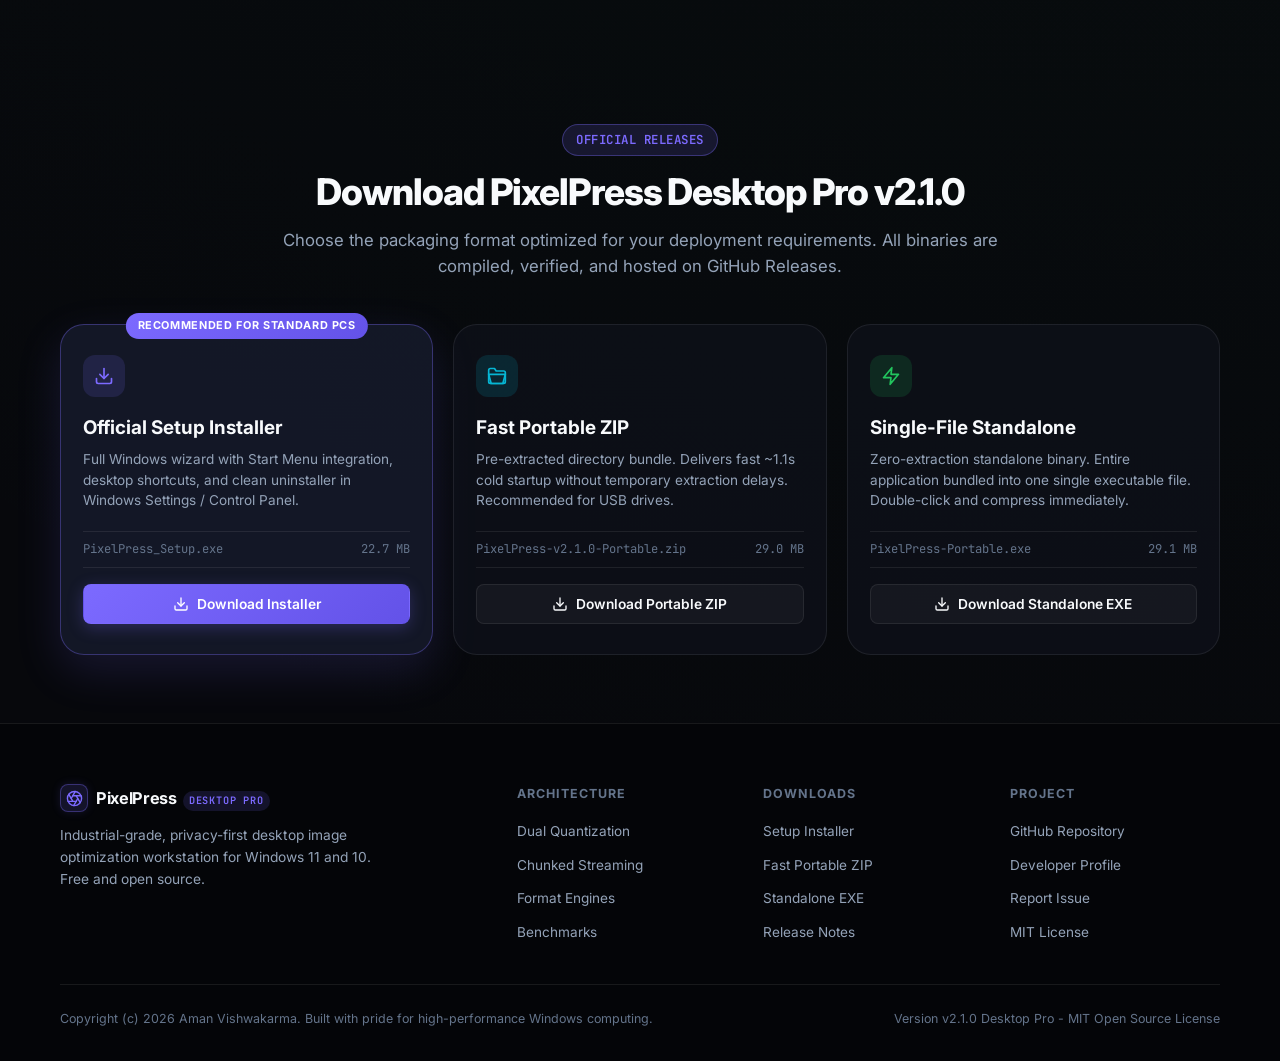
==== commit 70d24e17: "fix(website): eliminate desktop table horizontal scrollbar and enforce 100% responsive grid" ====
--- a/docs/index.html
+++ b/docs/index.html
@@ -632,31 +632,31 @@
             </tr>
             <tr>
               <td><strong>Pixel Inspection &amp; Zoom</strong></td>
-              <td class="highlight-col"><span class="check-pill"><svg class="lucide-icon sm"><use href="#icon-check"></use></svg> 25%-400% Zoom, 1:1 Actual Pixels, Synchronous Pan</span></td>
-              <td><span class="cross-pill"><svg class="lucide-icon sm"><use href="#icon-x"></use></svg> None (Zero Visual Compare)</span></td>
-              <td>Single-File Split Slider Only</td>
-              <td><span class="cross-pill"><svg class="lucide-icon sm"><use href="#icon-x"></use></svg> None (No GUI Preview)</span></td>
+              <td class="highlight-col"><span class="check-pill"><svg class="lucide-icon sm"><use href="#icon-check"></use></svg> 25%-400% Zoom, 1:1 Peep &amp; Sync Pan</span></td>
+              <td><span class="cross-pill"><svg class="lucide-icon sm"><use href="#icon-x"></use></svg> None (Zero Preview)</span></td>
+              <td>Single-File Split Only</td>
+              <td><span class="cross-pill"><svg class="lucide-icon sm"><use href="#icon-x"></use></svg> None (No GUI)</span></td>
             </tr>
             <tr>
               <td><strong>Color &amp; CMYK Fidelity</strong></td>
-              <td class="highlight-col"><span class="check-pill"><svg class="lucide-icon sm"><use href="#icon-check"></use></svg> LittleCMS Perceptual CMYK-to-sRGB + ICC Profiles</span></td>
-              <td><span class="cross-pill"><svg class="lucide-icon sm"><use href="#icon-x"></use></svg> Inverts CMYK, Strips ICC</span></td>
-              <td>Manual In-Browser Color Options</td>
-              <td>Strips All Profiles by Default</td>
+              <td class="highlight-col"><span class="check-pill"><svg class="lucide-icon sm"><use href="#icon-check"></use></svg> LittleCMS CMYK-to-sRGB + ICC Profiles</span></td>
+              <td><span class="cross-pill"><svg class="lucide-icon sm"><use href="#icon-x"></use></svg> Distorts CMYK, Strips ICC</span></td>
+              <td>Manual Options</td>
+              <td>Strips All Profiles</td>
             </tr>
             <tr>
               <td><strong>Multi-Frame Animation</strong></td>
-              <td class="highlight-col"><span class="check-pill"><svg class="lucide-icon sm"><use href="#icon-check"></use></svg> Full Loop &amp; Duration Preserved (GIF &amp; WebP)</span></td>
-              <td><span class="cross-pill"><svg class="lucide-icon sm"><use href="#icon-x"></use></svg> Static Only / Fails on Large Files</span></td>
-              <td>Static Single Frame Export</td>
-              <td>Basic GIF Only (No WebP Animation)</td>
-            </tr>
-            <tr>
-              <td><strong>Localhost Host Security</strong></td>
-              <td class="highlight-col"><span class="check-pill"><svg class="lucide-icon sm"><use href="#icon-check"></use></svg> Cryptographic Token Gatekeeper (Anti-CSRF)</span></td>
-              <td>Cloud Server Security Exposure</td>
+              <td class="highlight-col"><span class="check-pill"><svg class="lucide-icon sm"><use href="#icon-check"></use></svg> Full Loop &amp; Duration (GIF &amp; WebP)</span></td>
+              <td><span class="cross-pill"><svg class="lucide-icon sm"><use href="#icon-x"></use></svg> Static Only / Paid Limits</span></td>
+              <td>Static Single Frame</td>
+              <td>Basic GIF Only</td>
+            </tr>
+            <tr>
+              <td><strong>Localhost Security</strong></td>
+              <td class="highlight-col"><span class="check-pill"><svg class="lucide-icon sm"><use href="#icon-check"></use></svg> Token Gatekeeper (Anti-CSRF)</span></td>
+              <td>Cloud Exposure</td>
               <td>Browser Sandbox</td>
-              <td>Local macOS Sandbox</td>
+              <td>macOS Sandbox</td>
             </tr>
           </tbody>
         </table>
--- a/docs/css/style.css
+++ b/docs/css/style.css
@@ -705,42 +705,49 @@
   border-radius: var(--radius-xl);
   background: var(--bg-surface);
   box-shadow: 0 10px 30px rgba(0, 0, 0, 0.4);
+  scrollbar-width: thin;
+  scrollbar-color: rgba(124, 106, 255, 0.3) transparent;
+}
+
+.benchmark-table-wrapper::-webkit-scrollbar {
+  height: 6px;
+}
+
+.benchmark-table-wrapper::-webkit-scrollbar-track {
+  background: transparent;
+}
+
+.benchmark-table-wrapper::-webkit-scrollbar-thumb {
+  background: rgba(124, 106, 255, 0.25);
+  border-radius: 999px;
+}
+
+.benchmark-table-wrapper::-webkit-scrollbar-thumb:hover {
+  background: var(--accent-purple);
 }
 
 .benchmark-table {
   width: 100%;
-  min-width: 660px;
   border-collapse: collapse;
   text-align: left;
-  font-size: 0.88rem;
+  font-size: 0.85rem;
 }
 
 .benchmark-table th,
 .benchmark-table td {
-  padding: 14px 18px;
+  padding: 12px 14px;
   border-bottom: 1px solid var(--border-subtle);
   vertical-align: middle;
+  line-height: 1.4;
 }
 
 .benchmark-table th {
   background: rgba(16, 20, 30, 0.95);
-  font-size: 0.78rem;
+  font-size: 0.76rem;
   font-weight: 700;
   text-transform: uppercase;
   letter-spacing: 0.05em;
   color: var(--text-dim);
-  white-space: nowrap;
-}
-
-/* Sticky first column so feature parameter remains visible while swiping on mobile */
-.benchmark-table th:first-child,
-.benchmark-table td:first-child {
-  position: sticky;
-  left: 0;
-  background: #0d0f17;
-  z-index: 2;
-  box-shadow: 2px 0 8px rgba(0, 0, 0, 0.4);
-  border-right: 1px solid rgba(255, 255, 255, 0.08);
 }
 
 .benchmark-table th.highlight-col,
@@ -762,7 +769,7 @@
   gap: 6px;
   color: var(--accent-emerald);
   font-weight: 600;
-  white-space: nowrap;
+  line-height: 1.35;
 }
 
 .cross-pill {
@@ -770,7 +777,51 @@
   align-items: center;
   gap: 6px;
   color: #ef4444;
-  white-space: nowrap;
+  font-weight: 500;
+  line-height: 1.35;
+}
+
+/* Desktop layout: Table fits 100% with zero overflow or horizontal scrollbar */
+@media (min-width: 992px) {
+  .benchmark-table {
+    table-layout: fixed;
+    min-width: 100%;
+  }
+
+  .benchmark-table th:first-child,
+  .benchmark-table td:first-child {
+    width: 22%;
+    position: static;
+    box-shadow: none;
+    border-right: 1px solid var(--border-subtle);
+  }
+
+  .benchmark-table th.highlight-col,
+  .benchmark-table td.highlight-col {
+    width: 30%;
+  }
+
+  .benchmark-table th:not(:first-child):not(.highlight-col),
+  .benchmark-table td:not(:first-child):not(.highlight-col) {
+    width: 16%;
+  }
+}
+
+/* Tablet & Mobile: Touch-scrollable with sticky first column */
+@media (max-width: 991px) {
+  .benchmark-table {
+    min-width: 660px;
+  }
+
+  .benchmark-table th:first-child,
+  .benchmark-table td:first-child {
+    position: sticky;
+    left: 0;
+    background: #0d0f17;
+    z-index: 2;
+    box-shadow: 2px 0 8px rgba(0, 0, 0, 0.4);
+    border-right: 1px solid rgba(255, 255, 255, 0.08);
+  }
 }
 
 /* -------------------------------------------------------------
